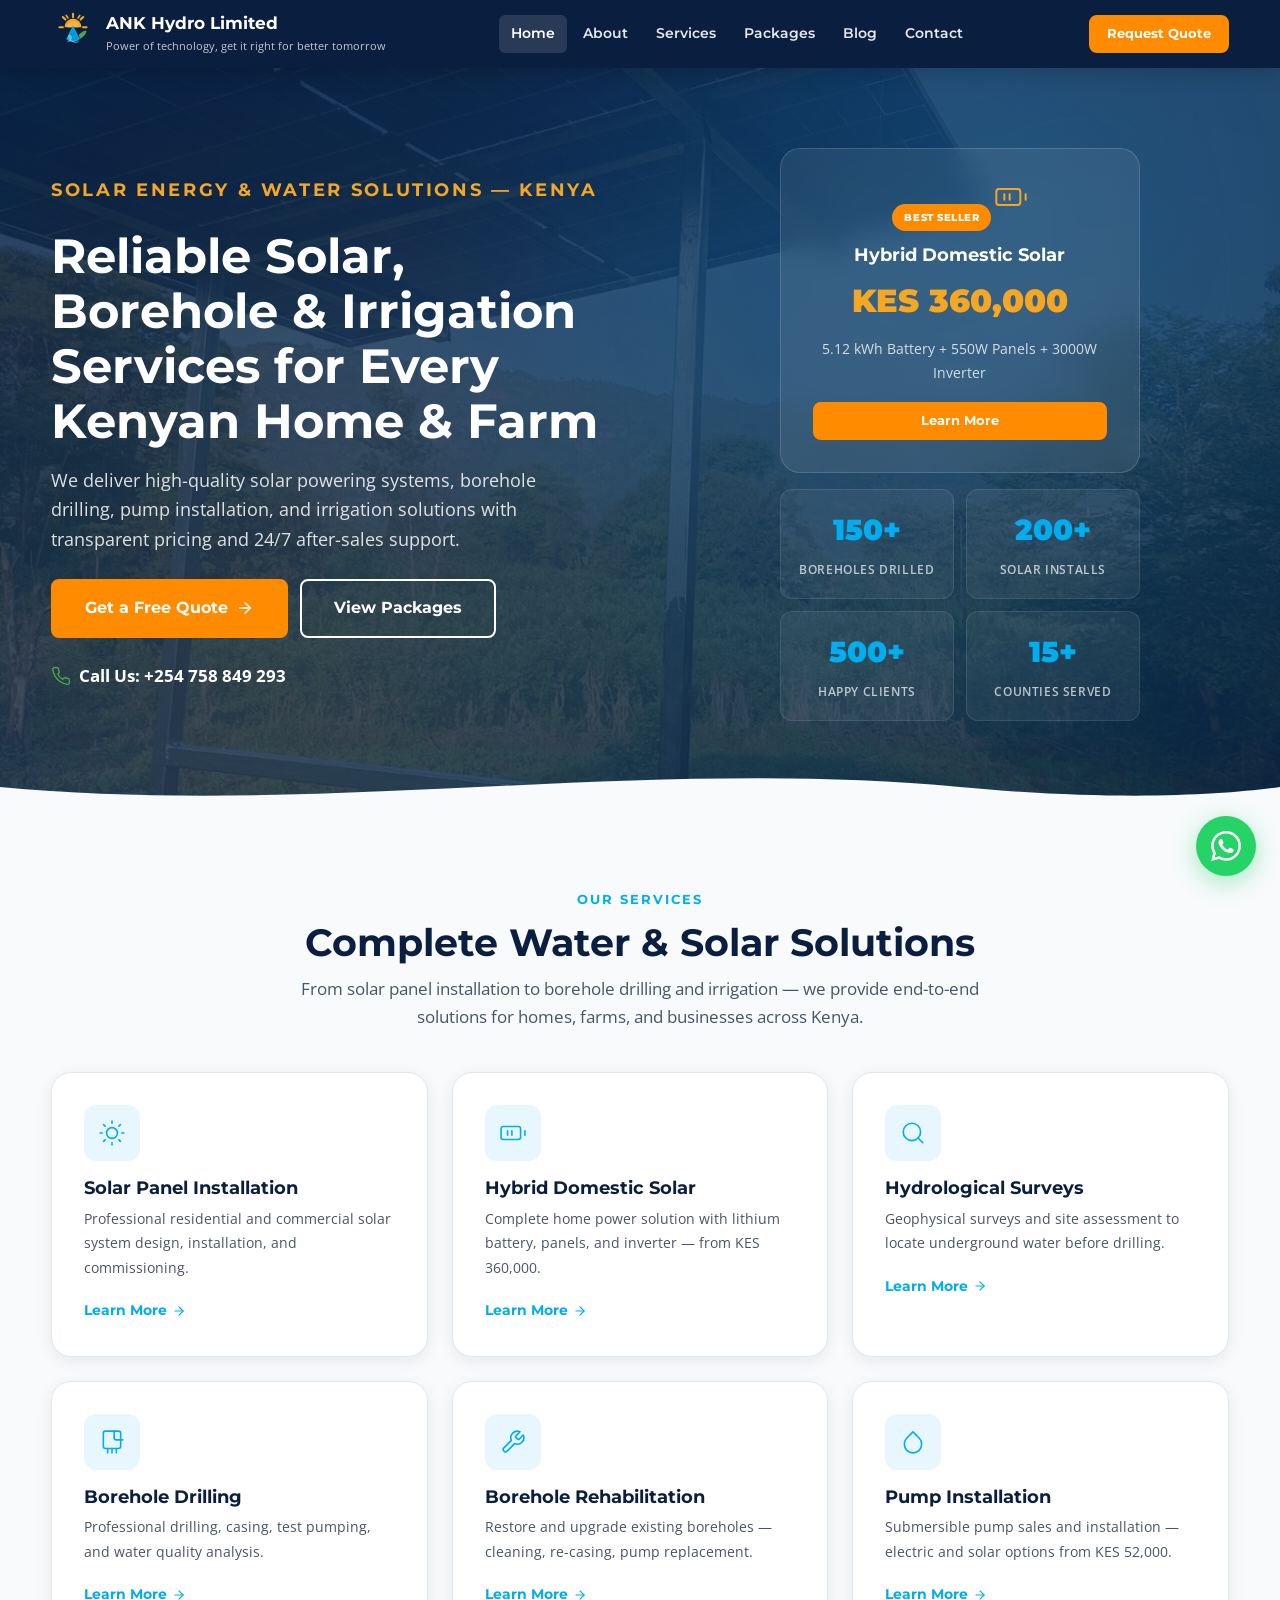
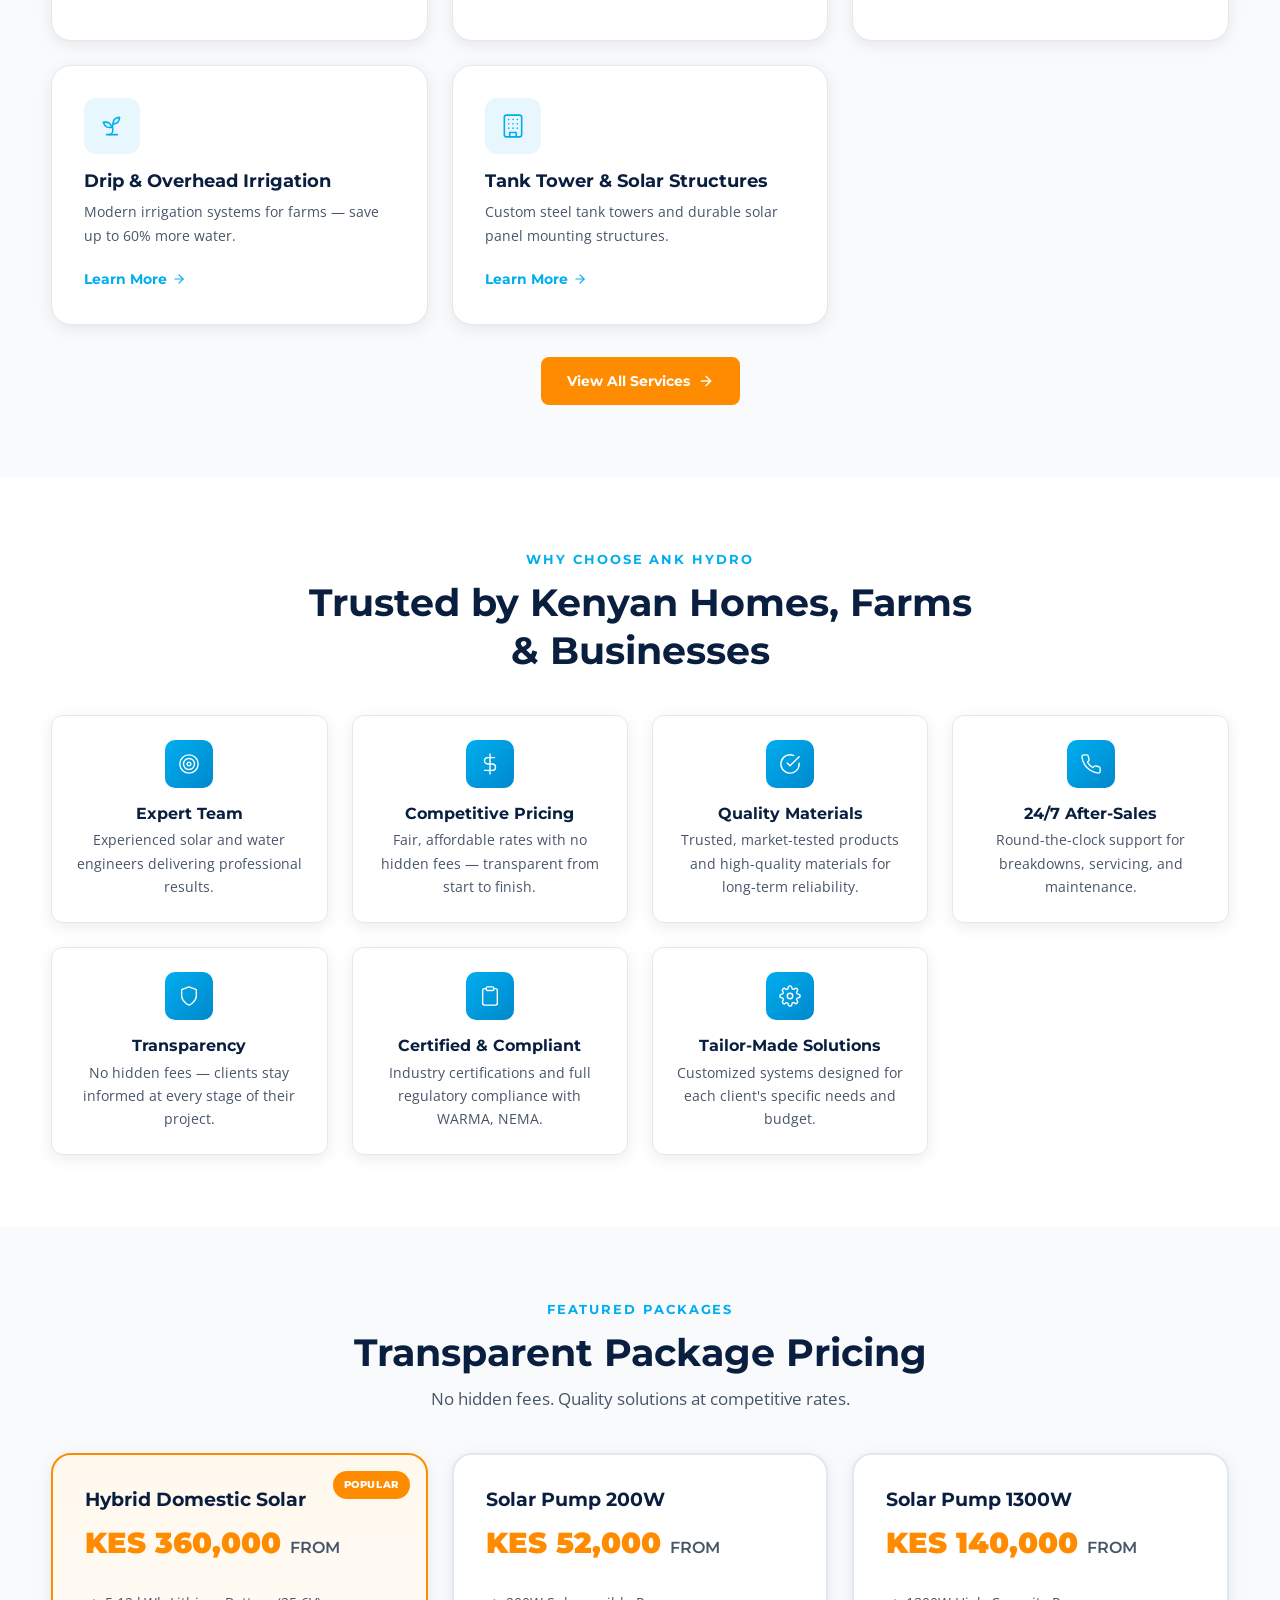
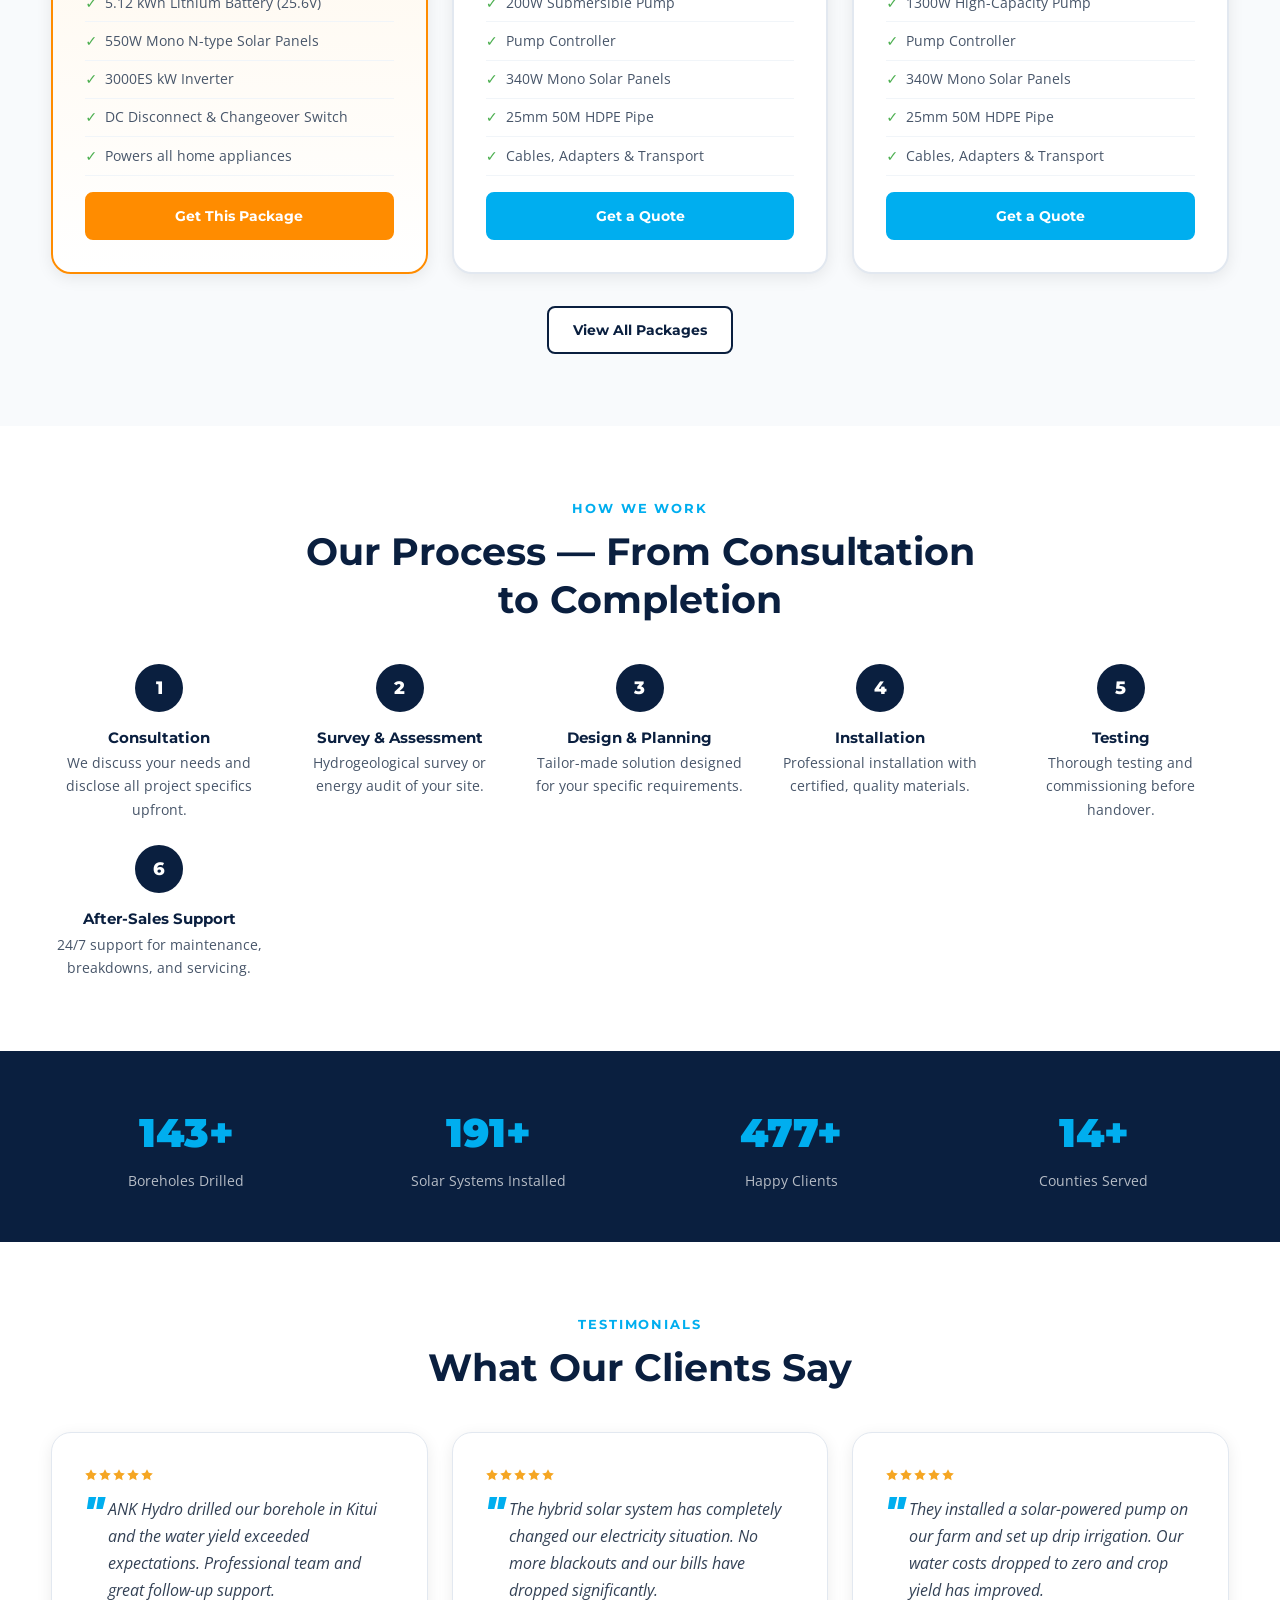
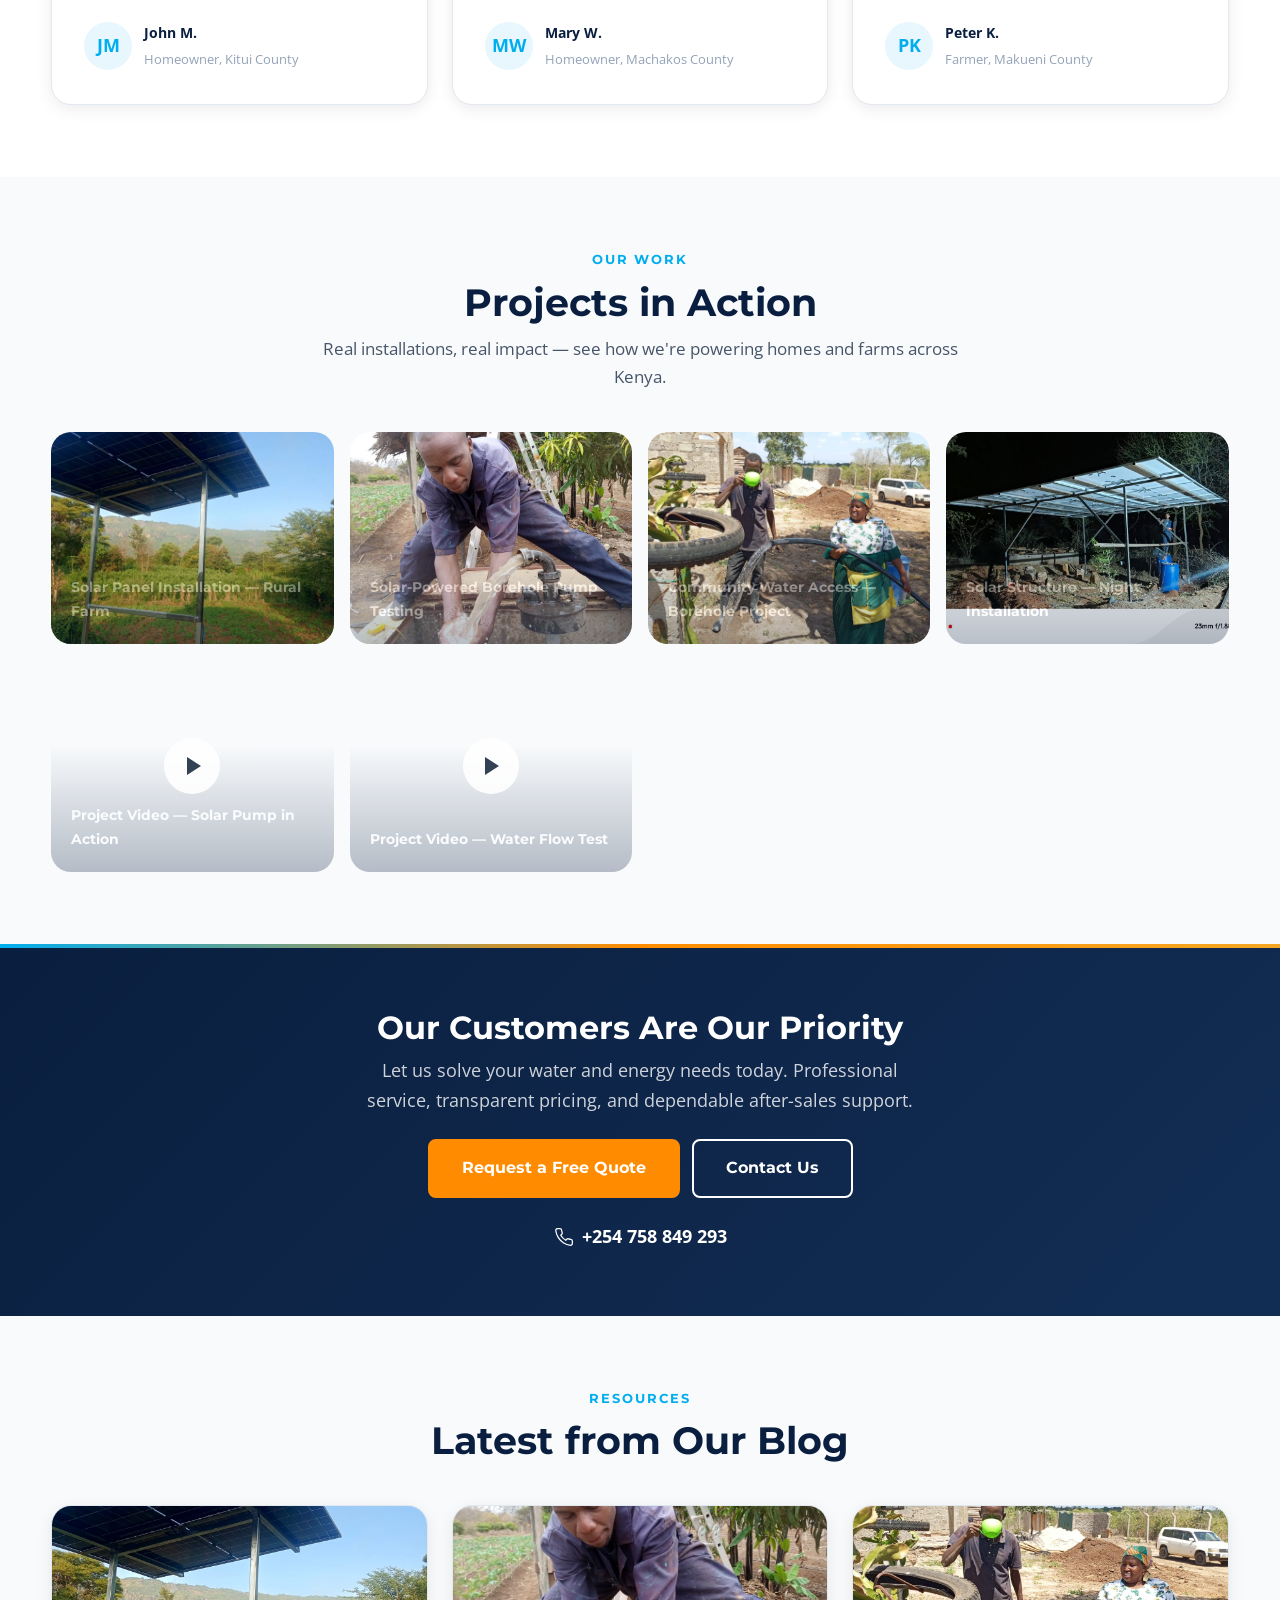
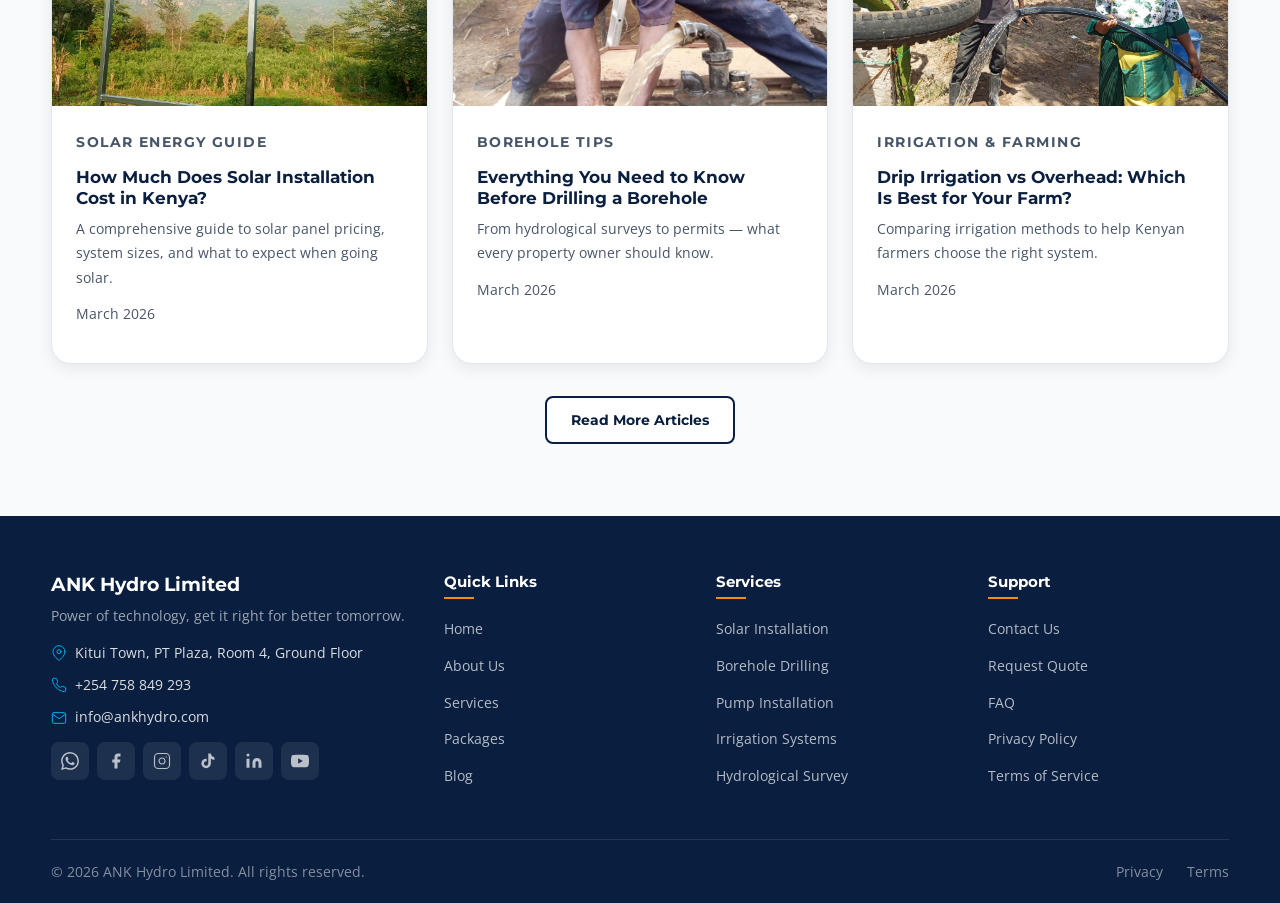
==== index.html @ 2e56fb36 "Update emails to info@ankhydro.com and add contact form email sending - Replace all ankhydroltd@gmai" ====
<!DOCTYPE html>
<html lang="en">
<head>
  <meta charset="UTF-8" />
  <meta name="viewport" content="width=device-width, initial-scale=1.0" />
  <title>ANK Hydro Limited | Solar Energy & Water Solutions in Kenya</title>
  <meta name="description" content="ANK Hydro Limited provides solar panel installation, borehole drilling, pump systems, and irrigation solutions across Kenya. Quality service, transparent pricing, 24/7 support." />
  <meta property="og:title" content="ANK Hydro Limited | Solar & Water Solutions Kenya" />
  <meta property="og:description" content="Professional solar energy, borehole drilling, pump installation, and irrigation services. Serving Kenyan homes, farms, and businesses." />
  <meta property="og:type" content="website" />
  <link rel="stylesheet" href="style.css" />
  <link rel="icon" type="image/svg+xml" href="images/logo-icon.svg">
</head>
<body>
  <!-- SVG Icons -->
  <div style="display:none;" id="svg-icons"></div>
  <script>fetch('icons.svg').then(r=>r.text()).then(t=>{document.getElementById('svg-icons').innerHTML=t;})</script>

  <!-- Header -->
  <header class="site-header">
    <div class="container nav-wrap">
      <a href="index.html" class="brand">
        <div class="logo"><img src="images/logo-icon.svg" alt="ANK Hydro" width="40" height="40"></div>
        <div class="brand-text">
          <h1>ANK Hydro Limited</h1>
          <p>Power of technology, get it right for better tomorrow</p>
        </div>
      </a>
      <nav class="nav-links" id="navLinks">
        <a href="index.html" class="active">Home</a>
        <a href="about.html">About</a>
        <a href="services.html">Services</a>
        <a href="packages.html">Packages</a>
        <a href="blog.html">Blog</a>
        <a href="contact.html">Contact</a>
      </nav>
      <a class="header-phone" href="tel:+254758849293">
        <svg width="16" height="16"><use href="icons.svg#icon-phone"/></svg>
        +254 758 849 293
      </a>
      <a class="btn btn-primary btn-sm nav-cta" href="quote.html">Request Quote</a>
      <button class="menu-toggle" id="menuToggle" aria-label="Toggle navigation">
        <span></span><span></span><span></span>
      </button>
    </div>
  </header>

  <main>
    <!-- Hero -->
    <section class="hero">
      <div class="hero-image-bg"><img src="images/solar-panel-daytime.jpg" alt="Solar panel installation by ANK Hydro" loading="eager"></div>
      <div class="hero-bg-pattern"></div>
      <div class="container hero-inner">
        <div class="hero-content">
          <p class="eyebrow">Solar Energy & Water Solutions — Kenya</p>
          <h1>Reliable Solar, Borehole &amp; Irrigation Services for Every Kenyan Home &amp; Farm</h1>
          <p>We deliver high-quality solar powering systems, borehole drilling, pump installation, and irrigation solutions with transparent pricing and 24/7 after-sales support.</p>
          <div class="hero-actions">
            <a class="btn btn-primary btn-lg" href="quote.html">
              Get a Free Quote
              <svg width="18" height="18"><use href="icons.svg#icon-arrow-right"/></svg>
            </a>
            <a class="btn btn-outline btn-lg" href="packages.html">View Packages</a>
          </div>
          <a class="hero-phone" href="tel:+254758849293">
            <svg width="20" height="20"><use href="icons.svg#icon-phone"/></svg>
            Call Us: +254 758 849 293
          </a>
        </div>
        <div class="hero-visual">
          <div class="hero-card">
            <div class="hero-card-badge">Best Seller</div>
            <svg width="32" height="32" style="color:var(--gold);"><use href="icons.svg#icon-battery"/></svg>
            <h3>Hybrid Domestic Solar</h3>
            <div class="price-tag">KES 360,000</div>
            <p>5.12 kWh Battery + 550W Panels + 3000W Inverter</p>
            <a class="btn btn-primary btn-sm mt-2" href="packages.html" style="width:100%;justify-content:center;">Learn More</a>
          </div>
          <div class="hero-stats">
            <div class="hero-stat">
              <span class="stat-number" data-count="150">0</span>
              <span class="stat-label">Boreholes Drilled</span>
            </div>
            <div class="hero-stat">
              <span class="stat-number" data-count="200">0</span>
              <span class="stat-label">Solar Installs</span>
            </div>
            <div class="hero-stat">
              <span class="stat-number" data-count="500">0</span>
              <span class="stat-label">Happy Clients</span>
            </div>
            <div class="hero-stat">
              <span class="stat-number" data-count="15">0</span>
              <span class="stat-label">Counties Served</span>
            </div>
          </div>
        </div>
      </div>
      <!-- Wave divider -->
      <div class="wave-divider">
        <svg viewBox="0 0 1440 80" preserveAspectRatio="none"><path fill="var(--gray-50)" d="M0,40 C360,80 720,0 1080,40 C1260,60 1380,50 1440,40 L1440,80 L0,80 Z"/></svg>
      </div>
    </section>

    <!-- Services Overview -->
    <section class="section bg-gray">
      <div class="container">
        <div class="section-header centered fade-up">
          <p class="eyebrow">Our Services</p>
          <h2>Complete Water & Solar Solutions</h2>
          <p>From solar panel installation to borehole drilling and irrigation — we provide end-to-end solutions for homes, farms, and businesses across Kenya.</p>
        </div>
        <div class="grid-3 stagger-children">
          <article class="service-card fade-up">
            <div class="service-icon"><svg width="26" height="26"><use href="icons.svg#icon-solar"/></svg></div>
            <h3>Solar Panel Installation</h3>
            <p>Professional residential and commercial solar system design, installation, and commissioning.</p>
            <a class="card-link" href="services.html#solar-installation">Learn More <svg width="14" height="14"><use href="icons.svg#icon-arrow-right"/></svg></a>
          </article>
          <article class="service-card fade-up">
            <div class="service-icon"><svg width="26" height="26"><use href="icons.svg#icon-battery"/></svg></div>
            <h3>Hybrid Domestic Solar</h3>
            <p>Complete home power solution with lithium battery, panels, and inverter — from KES 360,000.</p>
            <a class="card-link" href="services.html#hybrid-solar">Learn More <svg width="14" height="14"><use href="icons.svg#icon-arrow-right"/></svg></a>
          </article>
          <article class="service-card fade-up">
            <div class="service-icon"><svg width="26" height="26"><use href="icons.svg#icon-search"/></svg></div>
            <h3>Hydrological Surveys</h3>
            <p>Geophysical surveys and site assessment to locate underground water before drilling.</p>
            <a class="card-link" href="services.html#hydrological-survey">Learn More <svg width="14" height="14"><use href="icons.svg#icon-arrow-right"/></svg></a>
          </article>
          <article class="service-card fade-up">
            <div class="service-icon"><svg width="26" height="26"><use href="icons.svg#icon-drill"/></svg></div>
            <h3>Borehole Drilling</h3>
            <p>Professional drilling, casing, test pumping, and water quality analysis.</p>
            <a class="card-link" href="services.html#borehole-drilling">Learn More <svg width="14" height="14"><use href="icons.svg#icon-arrow-right"/></svg></a>
          </article>
          <article class="service-card fade-up">
            <div class="service-icon"><svg width="26" height="26"><use href="icons.svg#icon-wrench"/></svg></div>
            <h3>Borehole Rehabilitation</h3>
            <p>Restore and upgrade existing boreholes — cleaning, re-casing, pump replacement.</p>
            <a class="card-link" href="services.html#borehole-rehab">Learn More <svg width="14" height="14"><use href="icons.svg#icon-arrow-right"/></svg></a>
          </article>
          <article class="service-card fade-up">
            <div class="service-icon"><svg width="26" height="26"><use href="icons.svg#icon-droplet"/></svg></div>
            <h3>Pump Installation</h3>
            <p>Submersible pump sales and installation — electric and solar options from KES 52,000.</p>
            <a class="card-link" href="services.html#pump-installation">Learn More <svg width="14" height="14"><use href="icons.svg#icon-arrow-right"/></svg></a>
          </article>
          <article class="service-card fade-up">
            <div class="service-icon"><svg width="26" height="26"><use href="icons.svg#icon-sprout"/></svg></div>
            <h3>Drip & Overhead Irrigation</h3>
            <p>Modern irrigation systems for farms — save up to 60% more water.</p>
            <a class="card-link" href="services.html#irrigation">Learn More <svg width="14" height="14"><use href="icons.svg#icon-arrow-right"/></svg></a>
          </article>
          <article class="service-card fade-up">
            <div class="service-icon"><svg width="26" height="26"><use href="icons.svg#icon-building"/></svg></div>
            <h3>Tank Tower & Solar Structures</h3>
            <p>Custom steel tank towers and durable solar panel mounting structures.</p>
            <a class="card-link" href="services.html#infrastructure">Learn More <svg width="14" height="14"><use href="icons.svg#icon-arrow-right"/></svg></a>
          </article>
        </div>
        <div class="text-center mt-4 fade-up">
          <a class="btn btn-primary" href="services.html">View All Services <svg width="16" height="16"><use href="icons.svg#icon-arrow-right"/></svg></a>
        </div>
      </div>
    </section>

    <!-- Why Choose Us -->
    <section class="section">
      <div class="container">
        <div class="section-header centered fade-up">
          <p class="eyebrow">Why Choose ANK Hydro</p>
          <h2>Trusted by Kenyan Homes, Farms & Businesses</h2>
        </div>
        <div class="grid-4 stagger-children">
          <div class="value-card fade-up">
            <div class="value-icon"><svg width="22" height="22"><use href="icons.svg#icon-target"/></svg></div>
            <h3>Expert Team</h3>
            <p>Experienced solar and water engineers delivering professional results.</p>
          </div>
          <div class="value-card fade-up">
            <div class="value-icon"><svg width="22" height="22"><use href="icons.svg#icon-dollar"/></svg></div>
            <h3>Competitive Pricing</h3>
            <p>Fair, affordable rates with no hidden fees — transparent from start to finish.</p>
          </div>
          <div class="value-card fade-up">
            <div class="value-icon"><svg width="22" height="22"><use href="icons.svg#icon-check"/></svg></div>
            <h3>Quality Materials</h3>
            <p>Trusted, market-tested products and high-quality materials for long-term reliability.</p>
          </div>
          <div class="value-card fade-up">
            <div class="value-icon"><svg width="22" height="22"><use href="icons.svg#icon-phone"/></svg></div>
            <h3>24/7 After-Sales</h3>
            <p>Round-the-clock support for breakdowns, servicing, and maintenance.</p>
          </div>
          <div class="value-card fade-up">
            <div class="value-icon"><svg width="22" height="22"><use href="icons.svg#icon-shield"/></svg></div>
            <h3>Transparency</h3>
            <p>No hidden fees — clients stay informed at every stage of their project.</p>
          </div>
          <div class="value-card fade-up">
            <div class="value-icon"><svg width="22" height="22"><use href="icons.svg#icon-clipboard"/></svg></div>
            <h3>Certified & Compliant</h3>
            <p>Industry certifications and full regulatory compliance with WARMA, NEMA.</p>
          </div>
          <div class="value-card fade-up">
            <div class="value-icon"><svg width="22" height="22"><use href="icons.svg#icon-settings"/></svg></div>
            <h3>Tailor-Made Solutions</h3>
            <p>Customized systems designed for each client's specific needs and budget.</p>
          </div>
        </div>
      </div>
    </section>

    <!-- Featured Packages -->
    <section class="section bg-gray">
      <div class="container">
        <div class="section-header centered fade-up">
          <p class="eyebrow">Featured Packages</p>
          <h2>Transparent Package Pricing</h2>
          <p>No hidden fees. Quality solutions at competitive rates.</p>
        </div>
        <div class="grid-3 stagger-children">
          <article class="package-card featured fade-up">
            <h3>Hybrid Domestic Solar</h3>
            <div class="package-price">KES 360,000 <small>FROM</small></div>
            <ul class="package-specs">
              <li>5.12 kWh Lithium Battery (25.6V)</li>
              <li>550W Mono N-type Solar Panels</li>
              <li>3000ES kW Inverter</li>
              <li>DC Disconnect & Changeover Switch</li>
              <li>Powers all home appliances</li>
            </ul>
            <a class="btn btn-primary" href="quote.html?package=hybrid-solar" style="width:100%;justify-content:center;">Get This Package</a>
          </article>
          <article class="package-card fade-up">
            <h3>Solar Pump 200W</h3>
            <div class="package-price">KES 52,000 <small>FROM</small></div>
            <ul class="package-specs">
              <li>200W Submersible Pump</li>
              <li>Pump Controller</li>
              <li>340W Mono Solar Panels</li>
              <li>25mm 50M HDPE Pipe</li>
              <li>Cables, Adapters & Transport</li>
            </ul>
            <a class="btn btn-cyan" href="quote.html?package=pump-200w" style="width:100%;justify-content:center;">Get a Quote</a>
          </article>
          <article class="package-card fade-up">
            <h3>Solar Pump 1300W</h3>
            <div class="package-price">KES 140,000 <small>FROM</small></div>
            <ul class="package-specs">
              <li>1300W High-Capacity Pump</li>
              <li>Pump Controller</li>
              <li>340W Mono Solar Panels</li>
              <li>25mm 50M HDPE Pipe</li>
              <li>Cables, Adapters & Transport</li>
            </ul>
            <a class="btn btn-cyan" href="quote.html?package=pump-1300w" style="width:100%;justify-content:center;">Get a Quote</a>
          </article>
        </div>
        <div class="text-center mt-4 fade-up">
          <a class="btn btn-secondary" href="packages.html">View All Packages</a>
        </div>
      </div>
    </section>

    <!-- How We Work -->
    <section class="section">
      <div class="container">
        <div class="section-header centered fade-up">
          <p class="eyebrow">How We Work</p>
          <h2>Our Process — From Consultation to Completion</h2>
        </div>
        <div class="process-grid fade-up">
          <div class="process-step"><h3>Consultation</h3><p>We discuss your needs and disclose all project specifics upfront.</p></div>
          <div class="process-step"><h3>Survey & Assessment</h3><p>Hydrogeological survey or energy audit of your site.</p></div>
          <div class="process-step"><h3>Design & Planning</h3><p>Tailor-made solution designed for your specific requirements.</p></div>
          <div class="process-step"><h3>Installation</h3><p>Professional installation with certified, quality materials.</p></div>
          <div class="process-step"><h3>Testing</h3><p>Thorough testing and commissioning before handover.</p></div>
          <div class="process-step"><h3>After-Sales Support</h3><p>24/7 support for maintenance, breakdowns, and servicing.</p></div>
        </div>
      </div>
    </section>

    <!-- Stats -->
    <section class="stats-bar">
      <div class="container">
        <div class="stats-grid">
          <div class="stat-item fade-up"><span class="stat-number" data-count="150">0</span><span class="stat-label">Boreholes Drilled</span></div>
          <div class="stat-item fade-up"><span class="stat-number" data-count="200">0</span><span class="stat-label">Solar Systems Installed</span></div>
          <div class="stat-item fade-up"><span class="stat-number" data-count="500">0</span><span class="stat-label">Happy Clients</span></div>
          <div class="stat-item fade-up"><span class="stat-number" data-count="15">0</span><span class="stat-label">Counties Served</span></div>
        </div>
      </div>
    </section>

    <!-- Testimonials -->
    <section class="section">
      <div class="container">
        <div class="section-header centered fade-up">
          <p class="eyebrow">Testimonials</p>
          <h2>What Our Clients Say</h2>
        </div>
        <div class="grid-3 stagger-children">
          <div class="testimonial-card fade-up">
            <div class="testimonial-stars"><svg width="14" height="14"><use href="icons.svg#icon-star"/></svg><svg width="14" height="14"><use href="icons.svg#icon-star"/></svg><svg width="14" height="14"><use href="icons.svg#icon-star"/></svg><svg width="14" height="14"><use href="icons.svg#icon-star"/></svg><svg width="14" height="14"><use href="icons.svg#icon-star"/></svg></div>
            <p class="testimonial-text">ANK Hydro drilled our borehole in Kitui and the water yield exceeded expectations. Professional team and great follow-up support.</p>
            <div class="testimonial-author">
              <div class="testimonial-avatar">JM</div>
              <div class="testimonial-info"><strong>John M.</strong><span>Homeowner, Kitui County</span></div>
            </div>
          </div>
          <div class="testimonial-card fade-up">
            <div class="testimonial-stars"><svg width="14" height="14"><use href="icons.svg#icon-star"/></svg><svg width="14" height="14"><use href="icons.svg#icon-star"/></svg><svg width="14" height="14"><use href="icons.svg#icon-star"/></svg><svg width="14" height="14"><use href="icons.svg#icon-star"/></svg><svg width="14" height="14"><use href="icons.svg#icon-star"/></svg></div>
            <p class="testimonial-text">The hybrid solar system has completely changed our electricity situation. No more blackouts and our bills have dropped significantly.</p>
            <div class="testimonial-author">
              <div class="testimonial-avatar">MW</div>
              <div class="testimonial-info"><strong>Mary W.</strong><span>Homeowner, Machakos County</span></div>
            </div>
          </div>
          <div class="testimonial-card fade-up">
            <div class="testimonial-stars"><svg width="14" height="14"><use href="icons.svg#icon-star"/></svg><svg width="14" height="14"><use href="icons.svg#icon-star"/></svg><svg width="14" height="14"><use href="icons.svg#icon-star"/></svg><svg width="14" height="14"><use href="icons.svg#icon-star"/></svg><svg width="14" height="14"><use href="icons.svg#icon-star"/></svg></div>
            <p class="testimonial-text">They installed a solar-powered pump on our farm and set up drip irrigation. Our water costs dropped to zero and crop yield has improved.</p>
            <div class="testimonial-author">
              <div class="testimonial-avatar">PK</div>
              <div class="testimonial-info"><strong>Peter K.</strong><span>Farmer, Makueni County</span></div>
            </div>
          </div>
        </div>
      </div>
    </section>

    <!-- Project Gallery -->
    <section class="section bg-gray">
      <div class="container">
        <div class="section-header centered fade-up">
          <p class="eyebrow">Our Work</p>
          <h2>Projects in Action</h2>
          <p>Real installations, real impact — see how we're powering homes and farms across Kenya.</p>
        </div>
        <div class="gallery-grid stagger-children">
          <div class="gallery-item fade-up" onclick="openLightbox(this)">
            <img src="images/solar-panel-daytime.jpg" alt="Solar panel structure on farmland" loading="lazy">
            <div class="gallery-overlay"><p>Solar Panel Installation — Rural Farm</p></div>
          </div>
          <div class="gallery-item fade-up" onclick="openLightbox(this)">
            <img src="images/solar-pump-worker.jpg" alt="Worker testing solar-powered borehole pump" loading="lazy">
            <div class="gallery-overlay"><p>Solar-Powered Borehole Pump Testing</p></div>
          </div>
          <div class="gallery-item fade-up" onclick="openLightbox(this)">
            <img src="images/community-water-access.jpg" alt="Community accessing clean water from borehole" loading="lazy">
            <div class="gallery-overlay"><p>Community Water Access — Borehole Project</p></div>
          </div>
          <div class="gallery-item fade-up" onclick="openLightbox(this)">
            <img src="images/solar-panel-night.jpg" alt="Solar structure installation at night" loading="lazy">
            <div class="gallery-overlay"><p>Solar Structure — Night Installation</p></div>
          </div>
          <div class="gallery-item fade-up" onclick="openLightbox(this)">
            <video src="images/project-video-1.mp4" muted preload="metadata"></video>
            <div class="play-icon"><svg viewBox="0 0 24 24" fill="currentColor"><polygon points="5,3 19,12 5,21"/></svg></div>
            <div class="gallery-overlay"><p>Project Video — Solar Pump in Action</p></div>
          </div>
          <div class="gallery-item fade-up" onclick="openLightbox(this)">
            <video src="images/project-video-2.mp4" muted preload="metadata"></video>
            <div class="play-icon"><svg viewBox="0 0 24 24" fill="currentColor"><polygon points="5,3 19,12 5,21"/></svg></div>
            <div class="gallery-overlay"><p>Project Video — Water Flow Test</p></div>
          </div>
        </div>
      </div>
    </section>

    <!-- CTA Banner -->
    <section class="cta-banner">
      <div class="container">
        <h2>Our Customers Are Our Priority</h2>
        <p>Let us solve your water and energy needs today. Professional service, transparent pricing, and dependable after-sales support.</p>
        <div class="cta-actions">
          <a class="btn btn-primary btn-lg" href="quote.html">Request a Free Quote</a>
          <a class="btn btn-outline btn-lg" href="contact.html">Contact Us</a>
        </div>
        <a class="cta-phone" href="tel:+254758849293">
          <svg width="20" height="20"><use href="icons.svg#icon-phone"/></svg>
          +254 758 849 293
        </a>
      </div>
    </section>

    <!-- Blog Highlights -->
    <section class="section bg-gray">
      <div class="container">
        <div class="section-header centered fade-up">
          <p class="eyebrow">Resources</p>
          <h2>Latest from Our Blog</h2>
        </div>
        <div class="grid-3 stagger-children">
          <article class="blog-card fade-up">
            <div class="blog-thumb" style="padding:0;"><img src="images/solar-panel-daytime.jpg" alt="Solar installation" style="width:100%;height:100%;object-fit:cover;" loading="lazy"></div>
            <div class="blog-body">
              <p class="blog-category">Solar Energy Guide</p>
              <h3>How Much Does Solar Installation Cost in Kenya?</h3>
              <p>A comprehensive guide to solar panel pricing, system sizes, and what to expect when going solar.</p>
              <p class="blog-meta">March 2026</p>
            </div>
          </article>
          <article class="blog-card fade-up">
            <div class="blog-thumb" style="padding:0;"><img src="images/solar-pump-worker.jpg" alt="Borehole drilling" style="width:100%;height:100%;object-fit:cover;" loading="lazy"></div>
            <div class="blog-body">
              <p class="blog-category">Borehole Tips</p>
              <h3>Everything You Need to Know Before Drilling a Borehole</h3>
              <p>From hydrological surveys to permits — what every property owner should know.</p>
              <p class="blog-meta">March 2026</p>
            </div>
          </article>
          <article class="blog-card fade-up">
            <div class="blog-thumb" style="padding:0;"><img src="images/community-water-access.jpg" alt="Irrigation farming" style="width:100%;height:100%;object-fit:cover;" loading="lazy"></div>
            <div class="blog-body">
              <p class="blog-category">Irrigation & Farming</p>
              <h3>Drip Irrigation vs Overhead: Which Is Best for Your Farm?</h3>
              <p>Comparing irrigation methods to help Kenyan farmers choose the right system.</p>
              <p class="blog-meta">March 2026</p>
            </div>
          </article>
        </div>
        <div class="text-center mt-4 fade-up">
          <a class="btn btn-secondary" href="blog.html">Read More Articles</a>
        </div>
      </div>
    </section>
  </main>

  <!-- Footer -->
  <footer class="site-footer">
    <div class="container footer-grid">
      <div class="footer-brand">
        <h3>ANK Hydro Limited</h3>
        <p>Power of technology, get it right for better tomorrow.</p>
        <div class="footer-contact-item">
          <svg width="16" height="16"><use href="icons.svg#icon-map"/></svg>
          <span>Kitui Town, PT Plaza, Room 4, Ground Floor</span>
        </div>
        <div class="footer-contact-item">
          <svg width="16" height="16"><use href="icons.svg#icon-phone"/></svg>
          <a href="tel:+254758849293">+254 758 849 293</a>
        </div>
        <div class="footer-contact-item">
          <svg width="16" height="16"><use href="icons.svg#icon-mail"/></svg>
          <a href="mailto:info@ankhydro.com">info@ankhydro.com</a>
        </div>
        <div class="footer-social">
          <a href="https://wa.me/254758849293" target="_blank" rel="noopener" aria-label="WhatsApp"><svg width="18" height="18"><use href="icons.svg#icon-whatsapp"/></svg></a>
          <a href="#" aria-label="Facebook"><svg width="18" height="18"><use href="icons.svg#icon-facebook"/></svg></a>
          <a href="#" aria-label="Instagram"><svg width="18" height="18"><use href="icons.svg#icon-instagram"/></svg></a>
          <a href="#" aria-label="TikTok"><svg width="18" height="18"><use href="icons.svg#icon-tiktok"/></svg></a>
          <a href="#" aria-label="LinkedIn"><svg width="18" height="18"><use href="icons.svg#icon-linkedin"/></svg></a>
          <a href="#" aria-label="YouTube"><svg width="18" height="18"><use href="icons.svg#icon-youtube"/></svg></a>
        </div>
      </div>
      <div>
        <h4>Quick Links</h4>
        <ul class="footer-links">
          <li><a href="index.html">Home</a></li>
          <li><a href="about.html">About Us</a></li>
          <li><a href="services.html">Services</a></li>
          <li><a href="packages.html">Packages</a></li>
          <li><a href="blog.html">Blog</a></li>
        </ul>
      </div>
      <div>
        <h4>Services</h4>
        <ul class="footer-links">
          <li><a href="services.html#solar-installation">Solar Installation</a></li>
          <li><a href="services.html#borehole-drilling">Borehole Drilling</a></li>
          <li><a href="services.html#pump-installation">Pump Installation</a></li>
          <li><a href="services.html#irrigation">Irrigation Systems</a></li>
          <li><a href="services.html#hydrological-survey">Hydrological Survey</a></li>
        </ul>
      </div>
      <div>
        <h4>Support</h4>
        <ul class="footer-links">
          <li><a href="contact.html">Contact Us</a></li>
          <li><a href="quote.html">Request Quote</a></li>
          <li><a href="faq.html">FAQ</a></li>
          <li><a href="privacy.html">Privacy Policy</a></li>
          <li><a href="terms.html">Terms of Service</a></li>
        </ul>
      </div>
    </div>
    <div class="container footer-bottom">
      <p>&copy; 2026 ANK Hydro Limited. All rights reserved.</p>
      <div class="footer-bottom-links">
        <a href="privacy.html">Privacy</a>
        <a href="terms.html">Terms</a>
      </div>
    </div>
  </footer>

  <!-- WhatsApp Float -->
  <a class="whatsapp-float" href="https://wa.me/254758849293?text=Hi%20ANK%20Hydro%2C%20I%27m%20interested%20in%20your%20services." target="_blank" rel="noopener" aria-label="Chat on WhatsApp">
    <svg viewBox="0 0 24 24" fill="currentColor"><path d="M17.472 14.382c-.297-.149-1.758-.867-2.03-.967-.273-.099-.471-.148-.67.15-.197.297-.767.966-.94 1.164-.173.199-.347.223-.644.075-.297-.15-1.255-.463-2.39-1.475-.883-.788-1.48-1.761-1.653-2.059-.173-.297-.018-.458.13-.606.134-.133.298-.347.446-.52.149-.174.198-.298.298-.497.099-.198.05-.371-.025-.52-.075-.149-.669-1.612-.916-2.207-.242-.579-.487-.5-.669-.51-.173-.008-.371-.01-.57-.01-.198 0-.52.074-.792.372-.272.297-1.04 1.016-1.04 2.479 0 1.462 1.065 2.875 1.213 3.074.149.198 2.096 3.2 5.077 4.487.709.306 1.262.489 1.694.625.712.227 1.36.195 1.871.118.571-.085 1.758-.719 2.006-1.413.248-.694.248-1.289.173-1.413-.074-.124-.272-.198-.57-.347m-5.421 7.403h-.004a9.87 9.87 0 01-5.031-1.378l-.361-.214-3.741.982.998-3.648-.235-.374a9.86 9.86 0 01-1.51-5.26c.001-5.45 4.436-9.884 9.888-9.884 2.64 0 5.122 1.03 6.988 2.898a9.825 9.825 0 012.893 6.994c-.003 5.45-4.437 9.884-9.885 9.884m8.413-18.297A11.815 11.815 0 0012.05 0C5.495 0 .16 5.335.157 11.892c0 2.096.547 4.142 1.588 5.945L.057 24l6.305-1.654a11.882 11.882 0 005.683 1.448h.005c6.554 0 11.89-5.335 11.893-11.893a11.821 11.821 0 00-3.48-8.413z"/></svg>
  </a>
  <div class="whatsapp-tooltip">Chat with us on WhatsApp</div>

  <!-- Back to Top -->
  <button class="back-to-top" id="backToTop" aria-label="Back to top">
    <svg width="20" height="20"><use href="icons.svg#icon-chevron-up"/></svg>
  </button>

  <!-- Lightbox -->
  <div class="lightbox" id="lightbox" onclick="closeLightbox(event)">
    <button class="lightbox-close" onclick="closeLightbox()">&times;</button>
    <div id="lightbox-content"></div>
  </div>

  <script src="main.js"></script>
  <script src="site-data.js"></script>
  <script>
  function openLightbox(el) {
    const lb = document.getElementById('lightbox');
    const content = document.getElementById('lightbox-content');
    const video = el.querySelector('video');
    const img = el.querySelector('img');
    if (video) {
      content.innerHTML = '<video src="' + video.src + '" controls autoplay style="max-width:90vw;max-height:85vh;border-radius:12px;"></video>';
    } else if (img) {
      content.innerHTML = '<img src="' + img.src + '" alt="' + img.alt + '">';
    }
    lb.classList.add('active');
    document.body.style.overflow = 'hidden';
  }
  function closeLightbox(e) {
    if (e && e.target !== e.currentTarget && !e.target.classList.contains('lightbox-close')) return;
    const lb = document.getElementById('lightbox');
    lb.classList.remove('active');
    const vid = lb.querySelector('video');
    if (vid) vid.pause();
    document.body.style.overflow = '';
  }
  </script>
</body>
</html>
---- style.css ----
/* ===== ANK HYDRO LIMITED — Master Stylesheet ===== */
/* Brand: Navy #0A1F3F | Cyan #00AEEF | Orange #FF8C00 | Gold #F5A623 | Green #4CAF50 */

@import url('https://fonts.googleapis.com/css2?family=Montserrat:wght@400;600;700;800;900&family=Open+Sans:wght@400;500;600;700&display=swap');

/* ---------- Reset & Base ---------- */
*, *::before, *::after { box-sizing: border-box; margin: 0; padding: 0; }

:root {
  --navy: #0A1F3F;
  --navy-light: #122D54;
  --cyan: #00AEEF;
  --cyan-light: #E8F7FE;
  --orange: #FF8C00;
  --orange-hover: #FFB347;
  --gold: #F5A623;
  --green: #4CAF50;
  --white: #FFFFFF;
  --gray-50: #F8FAFC;
  --gray-100: #F1F5F9;
  --gray-200: #E2E8F0;
  --gray-300: #CBD5E1;
  --gray-400: #94A3B8;
  --gray-600: #475569;
  --gray-700: #334155;
  --gray-800: #1E293B;
  --shadow-sm: 0 1px 3px rgba(0,0,0,.08);
  --shadow: 0 4px 16px rgba(0,0,0,.08);
  --shadow-lg: 0 12px 40px rgba(0,0,0,.12);
  --shadow-xl: 0 20px 60px rgba(0,0,0,.15);
  --radius: 12px;
  --radius-lg: 20px;
  --transition: .3s cubic-bezier(.4,0,.2,1);
}

html { scroll-behavior: smooth; }

body {
  font-family: 'Open Sans', system-ui, -apple-system, sans-serif;
  background: var(--white);
  color: var(--gray-700);
  line-height: 1.7;
  font-size: 16px;
  overflow-x: hidden;
}

h1, h2, h3, h4, h5, h6 {
  font-family: 'Montserrat', system-ui, sans-serif;
  color: var(--navy);
  line-height: 1.25;
  font-weight: 700;
}

a { color: var(--cyan); text-decoration: none; transition: var(--transition); }
a:hover { color: var(--orange); }
img { max-width: 100%; height: auto; display: block; }
img[loading="lazy"] {
  opacity: 0;
  transition: opacity .5s ease;
}
img[loading="lazy"].loaded {
  opacity: 1;
}
ul { list-style: none; }

.container { width: min(1200px, 92%); margin: 0 auto; }

/* ---------- Utility ---------- */
.text-center { text-align: center; }
.text-white { color: var(--white); }
.text-cyan { color: var(--cyan); }
.text-orange { color: var(--orange); }
.text-navy { color: var(--navy); }
.bg-navy { background: var(--navy); }
.bg-gray { background: var(--gray-50); }
.mt-1 { margin-top: .5rem; }
.mt-2 { margin-top: 1rem; }
.mt-3 { margin-top: 1.5rem; }
.mt-4 { margin-top: 2rem; }
.mb-2 { margin-bottom: 1rem; }
.mb-3 { margin-bottom: 1.5rem; }
.gap-1 { gap: .5rem; }
.gap-2 { gap: 1rem; }

/* ---------- Buttons ---------- */
.btn {
  display: inline-flex;
  align-items: center;
  gap: .5rem;
  padding: .75rem 1.5rem;
  border-radius: 8px;
  font-family: 'Montserrat', sans-serif;
  font-weight: 700;
  font-size: .9rem;
  border: 2px solid transparent;
  cursor: pointer;
  transition: var(--transition);
  text-align: center;
  line-height: 1.4;
}

.btn-primary {
  background: var(--orange);
  color: var(--white);
  border-color: var(--orange);
}
.btn-primary:hover {
  background: var(--orange-hover);
  border-color: var(--orange-hover);
  color: var(--white);
  transform: translateY(-2px);
  box-shadow: 0 8px 25px rgba(255,140,0,.35);
}

.btn-secondary {
  background: var(--white);
  color: var(--navy);
  border-color: var(--navy);
}
.btn-secondary:hover {
  background: var(--navy);
  color: var(--white);
  transform: translateY(-2px);
}

.btn-outline {
  background: transparent;
  color: var(--white);
  border-color: var(--white);
}
.btn-outline:hover {
  background: var(--white);
  color: var(--navy);
  transform: translateY(-2px);
}

.btn-cyan {
  background: var(--cyan);
  color: var(--white);
  border-color: var(--cyan);
}
.btn-cyan:hover {
  background: #009AD6;
  border-color: #009AD6;
  color: var(--white);
  transform: translateY(-2px);
}

.btn-lg { padding: 1rem 2rem; font-size: 1rem; }
.btn-sm { padding: .5rem 1rem; font-size: .8rem; }

/* ---------- Eyebrow / Label ---------- */
.eyebrow {
  color: var(--cyan);
  font-family: 'Montserrat', sans-serif;
  font-weight: 700;
  font-size: .8rem;
  letter-spacing: .15em;
  text-transform: uppercase;
  margin-bottom: .5rem;
}

.section-header {
  max-width: 680px;
  margin-bottom: 2.5rem;
}
.section-header.centered {
  text-align: center;
  margin-left: auto;
  margin-right: auto;
}
.section-header h2 {
  font-size: clamp(1.6rem, 4vw, 2.4rem);
  margin-bottom: .5rem;
}
.section-header p:not(.eyebrow) {
  color: var(--gray-600);
  font-size: 1.05rem;
}

/* ---------- Header / Navigation ---------- */
.site-header {
  background: var(--navy);
  position: sticky;
  top: 0;
  z-index: 100;
  box-shadow: 0 4px 20px rgba(0,0,0,.2);
}

.nav-wrap {
  display: flex;
  align-items: center;
  justify-content: space-between;
  gap: 1rem;
  padding: .75rem 0;
}

.brand {
  display: flex;
  align-items: center;
  gap: .65rem;
  flex-shrink: 0;
}

.logo {
  width: 44px;
  height: 44px;
  border-radius: 10px;
  display: grid;
  place-items: center;
  flex-shrink: 0;
  overflow: hidden;
}
.logo img {
  width: 100%;
  height: 100%;
  object-fit: contain;
}

.brand-text h1 {
  font-size: 1.05rem;
  color: var(--white);
  margin-bottom: .1rem;
  white-space: nowrap;
}
.brand-text p {
  font-size: .7rem;
  color: rgba(255,255,255,.75);
  white-space: nowrap;
}

/* Desktop nav */
.nav-links {
  display: flex;
  align-items: center;
  gap: .25rem;
}
.nav-links a {
  color: rgba(255,255,255,.9);
  font-family: 'Montserrat', sans-serif;
  font-size: .85rem;
  font-weight: 600;
  padding: .45rem .75rem;
  border-radius: 6px;
  transition: var(--transition);
}
.nav-links a:hover,
.nav-links a.active {
  background: rgba(255,255,255,.12);
  color: var(--white);
}

.nav-cta {
  flex-shrink: 0;
}

/* Mobile menu toggle */
.menu-toggle {
  display: none;
  background: none;
  border: none;
  cursor: pointer;
  padding: .5rem;
}
.menu-toggle span {
  display: block;
  width: 24px;
  height: 2.5px;
  background: var(--white);
  border-radius: 2px;
  transition: var(--transition);
  margin: 5px 0;
}
.menu-toggle.active span:nth-child(1) { transform: rotate(45deg) translate(5px, 5px); }
.menu-toggle.active span:nth-child(2) { opacity: 0; }
.menu-toggle.active span:nth-child(3) { transform: rotate(-45deg) translate(5px, -5px); }

/* Phone badge in header */
.header-phone {
  display: none;
  align-items: center;
  gap: .4rem;
  color: var(--white);
  font-weight: 600;
  font-size: .85rem;
}
.header-phone svg { flex-shrink: 0; }

/* ---------- Wave Divider ---------- */
.wave-divider {
  position: absolute;
  bottom: 0;
  left: 0;
  width: 100%;
  line-height: 0;
  z-index: 2;
}
.wave-divider svg {
  width: 100%;
  height: 60px;
  display: block;
}

/* ---------- Hero Section ---------- */
.hero {
  background: linear-gradient(135deg, var(--navy) 0%, var(--navy-light) 40%, #0D2A4A 100%);
  position: relative;
  overflow: hidden;
  padding: 5rem 0 6rem;
}
.hero-bg-pattern {
  position: absolute;
  inset: 0;
  background-image:
    radial-gradient(circle at 80% 20%, rgba(0,174,239,.12) 0%, transparent 50%),
    radial-gradient(circle at 20% 80%, rgba(255,140,0,.08) 0%, transparent 50%),
    radial-gradient(circle at 50% 50%, rgba(0,174,239,.04) 0%, transparent 80%);
  /* subtle grid dots */
  background-size: cover, cover, cover;
}
.hero-bg-pattern::after {
  content: '';
  position: absolute;
  top: 0;
  left: -100%;
  width: 200%;
  height: 100%;
  background: linear-gradient(90deg, transparent, rgba(0,174,239,.03), transparent);
  animation: heroShimmer 8s ease-in-out infinite;
}
@keyframes heroShimmer {
  0%, 100% { transform: translateX(0); }
  50% { transform: translateX(25%); }
}
.hero::before {
  content: '';
  position: absolute;
  top: -200px;
  right: -100px;
  width: 500px;
  height: 500px;
  border: 1px solid rgba(0,174,239,.08);
  border-radius: 50%;
}
.hero::after {
  content: '';
  position: absolute;
  top: 50px;
  right: 50px;
  width: 300px;
  height: 300px;
  border: 1px solid rgba(0,174,239,.06);
  border-radius: 50%;
}

.hero-inner {
  display: grid;
  grid-template-columns: 1.1fr 1fr;
  gap: 3rem;
  align-items: center;
  position: relative;
  z-index: 1;
}

.hero-content { color: var(--white); }
.hero-content .eyebrow { color: var(--gold); }
.hero-content h1 {
  font-size: clamp(2rem, 5vw, 3rem);
  color: var(--white);
  margin-bottom: 1rem;
  line-height: 1.15;
}
.hero-content > p {
  font-size: 1.1rem;
  color: rgba(255,255,255,.85);
  max-width: 52ch;
  margin-bottom: 1.5rem;
}

.hero-actions {
  display: flex;
  gap: .75rem;
  flex-wrap: wrap;
  margin-bottom: 1.5rem;
}

.hero-phone {
  display: inline-flex;
  align-items: center;
  gap: .5rem;
  color: var(--white);
  font-weight: 700;
  font-size: 1.05rem;
}
.hero-phone svg { color: var(--green); }

.hero-visual {
  display: flex;
  flex-direction: column;
  gap: 1rem;
  align-items: center;
}

.hero-card {
  background: rgba(255,255,255,.08);
  backdrop-filter: blur(12px);
  border: 1px solid rgba(255,255,255,.15);
  border-radius: var(--radius-lg);
  padding: 2rem;
  text-align: center;
  color: var(--white);
  max-width: 360px;
  width: 100%;
}
.hero-card-badge {
  display: inline-block;
  background: var(--orange);
  color: var(--white);
  font-family: 'Montserrat', sans-serif;
  font-size: .65rem;
  font-weight: 800;
  padding: .3rem .75rem;
  border-radius: 20px;
  letter-spacing: .05em;
  text-transform: uppercase;
  margin-bottom: .75rem;
}
.hero-card svg {
  margin-bottom: .5rem;
}
.hero-card .price-tag {
  font-family: 'Montserrat', sans-serif;
  font-size: 2rem;
  font-weight: 900;
  color: var(--gold);
  margin: .5rem 0;
}
.hero-card h3 {
  color: var(--white);
  font-size: 1.15rem;
  margin-bottom: .5rem;
}
.hero-card p { color: rgba(255,255,255,.8); font-size: .9rem; }

.hero-stats {
  display: grid;
  grid-template-columns: repeat(2, 1fr);
  gap: .75rem;
  width: 100%;
  max-width: 360px;
}
.hero-stat {
  background: rgba(255,255,255,.06);
  border: 1px solid rgba(255,255,255,.1);
  border-radius: var(--radius);
  padding: 1rem;
  text-align: center;
  color: var(--white);
}
.hero-stat .stat-number {
  font-family: 'Montserrat', sans-serif;
  font-size: 1.8rem;
  font-weight: 900;
  color: var(--cyan);
  display: block;
}
.hero-stat .stat-label {
  font-size: .75rem;
  color: rgba(255,255,255,.7);
  font-weight: 600;
  text-transform: uppercase;
  letter-spacing: .05em;
}

/* ---------- Page Hero (inner pages) ---------- */
.page-hero {
  background: linear-gradient(135deg, var(--navy) 0%, var(--navy-light) 100%);
  padding: 4rem 0 3rem;
  position: relative;
  overflow: hidden;
}
.page-hero::before {
  content: '';
  position: absolute;
  top: -50%;
  right: -20%;
  width: 500px;
  height: 500px;
  background: radial-gradient(circle, rgba(0,174,239,.12) 0%, transparent 70%);
  border-radius: 50%;
}
.page-hero .container { position: relative; z-index: 1; }
.page-hero .eyebrow { color: var(--gold); }
.page-hero h1 {
  color: var(--white);
  font-size: clamp(1.8rem, 4vw, 2.5rem);
  margin-bottom: .5rem;
}
.page-hero p {
  color: rgba(255,255,255,.8);
  font-size: 1.1rem;
  max-width: 60ch;
}
.page-hero .breadcrumb {
  margin-top: 1rem;
  font-size: .85rem;
}
.page-hero .breadcrumb a { color: rgba(255,255,255,.6); }
.page-hero .breadcrumb a:hover { color: var(--white); }
.page-hero .breadcrumb span { color: rgba(255,255,255,.4); margin: 0 .5rem; }

/* ---------- Sections ---------- */
.section {
  padding: 4.5rem 0;
}
.section-sm {
  padding: 3rem 0;
}

/* ---------- Grids ---------- */
.grid-2 { display: grid; grid-template-columns: repeat(auto-fit, minmax(280px, 1fr)); gap: 1.5rem; }
.grid-3 { display: grid; grid-template-columns: repeat(auto-fit, minmax(280px, 1fr)); gap: 1.5rem; }
.grid-4 { display: grid; grid-template-columns: repeat(auto-fit, minmax(240px, 1fr)); gap: 1.5rem; }

/* ---------- Cards ---------- */
.card {
  background: var(--white);
  border-radius: var(--radius);
  padding: 1.75rem;
  box-shadow: var(--shadow);
  transition: var(--transition);
  border: 1px solid var(--gray-200);
}
.card:hover {
  transform: translateY(-4px);
  box-shadow: var(--shadow-lg);
}
.card h3 {
  font-size: 1.1rem;
  margin-bottom: .5rem;
}
.card p {
  color: var(--gray-600);
  font-size: .95rem;
}

/* Service Card with icon */
.service-card {
  background: var(--white);
  border-radius: var(--radius-lg);
  padding: 2rem;
  box-shadow: var(--shadow);
  transition: var(--transition);
  border: 1px solid var(--gray-200);
  position: relative;
  overflow: hidden;
}
.service-card::before {
  content: '';
  position: absolute;
  top: 0;
  left: 0;
  right: 0;
  height: 4px;
  background: linear-gradient(90deg, var(--cyan), var(--orange));
  opacity: 0;
  transition: var(--transition);
}
.service-card:hover {
  transform: translateY(-6px);
  box-shadow: var(--shadow-xl);
  border-color: var(--cyan);
}
.service-card:hover::before { opacity: 1; }

.service-icon {
  width: 56px;
  height: 56px;
  background: var(--cyan-light);
  border-radius: 12px;
  display: grid;
  place-items: center;
  margin-bottom: 1rem;
  color: var(--cyan);
  font-size: 1.5rem;
  transition: var(--transition);
}
.service-card:hover .service-icon {
  background: var(--cyan);
  color: var(--white);
}

.service-card h3 { font-size: 1.1rem; margin-bottom: .5rem; }
.service-card p { color: var(--gray-600); font-size: .9rem; margin-bottom: 1rem; }
.service-card .card-link {
  font-family: 'Montserrat', sans-serif;
  font-weight: 700;
  font-size: .85rem;
  color: var(--cyan);
  display: inline-flex;
  align-items: center;
  gap: .3rem;
}
.service-card .card-link:hover { color: var(--orange); gap: .6rem; }

/* Value Proposition Cards */
.value-card {
  background: var(--white);
  border-radius: var(--radius);
  padding: 1.5rem;
  text-align: center;
  box-shadow: var(--shadow);
  border: 1px solid var(--gray-200);
  transition: var(--transition);
}
.value-card:hover {
  transform: translateY(-3px);
  box-shadow: var(--shadow-lg);
  border-color: var(--cyan);
}
.value-icon {
  width: 48px;
  height: 48px;
  background: linear-gradient(135deg, var(--cyan), #0088CC);
  border-radius: 10px;
  display: grid;
  place-items: center;
  color: var(--white);
  font-size: 1.3rem;
  margin: 0 auto 1rem;
}
.value-card h3 { font-size: 1rem; margin-bottom: .3rem; }
.value-card p { font-size: .85rem; color: var(--gray-600); }

/* Package Cards */
.package-card {
  background: var(--white);
  border-radius: var(--radius-lg);
  padding: 2rem;
  box-shadow: var(--shadow);
  border: 2px solid var(--gray-200);
  transition: var(--transition);
  position: relative;
}
.package-card:hover {
  border-color: var(--orange);
  transform: translateY(-4px);
  box-shadow: var(--shadow-xl);
}
.package-card.featured {
  border-color: var(--orange);
  background: linear-gradient(to bottom, #FFF8ED, var(--white));
}
.package-card.featured::before {
  content: 'POPULAR';
  position: absolute;
  top: 1rem;
  right: 1rem;
  background: var(--orange);
  color: var(--white);
  font-family: 'Montserrat', sans-serif;
  font-size: .65rem;
  font-weight: 800;
  padding: .3rem .7rem;
  border-radius: 20px;
  letter-spacing: .05em;
}
.package-card h3 { font-size: 1.2rem; margin-bottom: .5rem; }
.package-price {
  font-family: 'Montserrat', sans-serif;
  font-size: 1.8rem;
  font-weight: 900;
  color: var(--orange);
  margin: .5rem 0;
}
.package-price small {
  font-size: .55em;
  font-weight: 600;
  color: var(--gray-600);
}
.package-specs {
  list-style: none;
  margin: 1rem 0;
  padding: 0;
}
.package-specs li {
  padding: .4rem 0;
  font-size: .9rem;
  color: var(--gray-600);
  border-bottom: 1px solid var(--gray-100);
  display: flex;
  align-items: center;
  gap: .5rem;
}
.package-specs li::before {
  content: '✓';
  color: var(--green);
  font-weight: 700;
  flex-shrink: 0;
}

/* ---------- Process / Steps ---------- */
.process-grid {
  display: grid;
  grid-template-columns: repeat(auto-fit, minmax(200px, 1fr));
  gap: 1.5rem;
  counter-reset: step;
}
.process-step {
  text-align: center;
  position: relative;
  counter-increment: step;
}
.process-step::before {
  content: counter(step);
  display: flex;
  width: 48px;
  height: 48px;
  background: var(--navy);
  color: var(--white);
  font-family: 'Montserrat', sans-serif;
  font-weight: 800;
  font-size: 1.1rem;
  border-radius: 50%;
  align-items: center;
  justify-content: center;
  margin: 0 auto 1rem;
}
.process-step h3 { font-size: .95rem; margin-bottom: .3rem; }
.process-step p { font-size: .85rem; color: var(--gray-600); }

/* ---------- Stats / Counters ---------- */
.stats-bar {
  background: var(--navy);
  padding: 3rem 0;
}
.stats-grid {
  display: grid;
  grid-template-columns: repeat(auto-fit, minmax(180px, 1fr));
  gap: 2rem;
  text-align: center;
  color: var(--white);
}
.stat-item .stat-number {
  font-family: 'Montserrat', sans-serif;
  font-size: 2.5rem;
  font-weight: 900;
  color: var(--cyan);
  display: block;
}
.stat-item .stat-label {
  font-size: .9rem;
  color: rgba(255,255,255,.7);
  margin-top: .25rem;
}

/* ---------- Testimonials ---------- */
.testimonial-card {
  background: var(--white);
  border-radius: var(--radius-lg);
  padding: 2rem;
  box-shadow: var(--shadow);
  border: 1px solid var(--gray-200);
}
.testimonial-text {
  font-style: italic;
  color: var(--gray-700);
  font-size: 1rem;
  line-height: 1.7;
  margin-bottom: 1rem;
  position: relative;
  padding-left: 1.5rem;
}
.testimonial-text::before {
  content: '"';
  position: absolute;
  left: 0;
  top: -.3rem;
  font-family: 'Montserrat', sans-serif;
  font-size: 2.5rem;
  font-weight: 900;
  color: var(--cyan);
  line-height: 1;
}
.testimonial-author {
  display: flex;
  align-items: center;
  gap: .75rem;
}
.testimonial-avatar {
  width: 48px;
  height: 48px;
  border-radius: 50%;
  background: var(--cyan-light);
  display: grid;
  place-items: center;
  color: var(--cyan);
  font-weight: 700;
  font-size: 1.1rem;
  flex-shrink: 0;
}
.testimonial-info strong { display: block; font-size: .9rem; color: var(--navy); }
.testimonial-info span { font-size: .8rem; color: var(--gray-400); }
.testimonial-stars { color: var(--gold); font-size: .85rem; margin-bottom: .5rem; }

/* ---------- CTA Banner ---------- */
.cta-banner {
  background: linear-gradient(135deg, var(--navy), var(--navy-light));
  padding: 4rem 0;
  text-align: center;
  position: relative;
  overflow: hidden;
}
.cta-banner::before {
  content: '';
  position: absolute;
  top: 0;
  left: 0;
  right: 0;
  height: 4px;
  background: linear-gradient(90deg, var(--cyan), var(--orange), var(--gold));
}
.cta-banner h2 {
  color: var(--white);
  font-size: clamp(1.4rem, 3vw, 2rem);
  margin-bottom: .5rem;
}
.cta-banner p {
  color: rgba(255,255,255,.8);
  font-size: 1.1rem;
  margin-bottom: 1.5rem;
  max-width: 55ch;
  margin-left: auto;
  margin-right: auto;
}
.cta-banner .cta-actions {
  display: flex;
  justify-content: center;
  gap: .75rem;
  flex-wrap: wrap;
}
.cta-phone {
  display: flex;
  align-items: center;
  justify-content: center;
  gap: .5rem;
  color: var(--white);
  font-weight: 700;
  font-size: 1.1rem;
  margin-top: 1.5rem;
}

/* ---------- FAQ Accordion ---------- */
.faq-item {
  background: var(--white);
  border: 1px solid var(--gray-200);
  border-radius: var(--radius);
  margin-bottom: .75rem;
  overflow: hidden;
  transition: var(--transition);
}
.faq-item:hover { border-color: var(--cyan); }
.faq-question {
  width: 100%;
  background: none;
  border: none;
  padding: 1.25rem 1.5rem;
  text-align: left;
  font-family: 'Montserrat', sans-serif;
  font-size: 1rem;
  font-weight: 600;
  color: var(--navy);
  cursor: pointer;
  display: flex;
  justify-content: space-between;
  align-items: center;
  gap: 1rem;
}
.faq-question:hover { color: var(--cyan); }
.faq-icon {
  font-size: 1.5rem;
  font-weight: 300;
  transition: var(--transition);
  flex-shrink: 0;
  color: var(--cyan);
}
.faq-item.active .faq-icon { transform: rotate(45deg); }
.faq-answer {
  max-height: 0;
  overflow: hidden;
  transition: max-height .4s ease;
}
.faq-answer-inner {
  padding: 0 1.5rem 1.25rem;
  color: var(--gray-600);
  line-height: 1.8;
}

/* ---------- Forms ---------- */
.form-group {
  margin-bottom: 1.25rem;
}
.form-group label {
  display: block;
  font-family: 'Montserrat', sans-serif;
  font-weight: 600;
  font-size: .9rem;
  color: var(--navy);
  margin-bottom: .4rem;
}
.form-group input,
.form-group textarea,
.form-group select {
  width: 100%;
  border: 2px solid var(--gray-200);
  border-radius: 8px;
  padding: .75rem 1rem;
  font-size: .95rem;
  font-family: 'Open Sans', sans-serif;
  transition: var(--transition);
  background: var(--white);
  color: var(--gray-700);
}
.form-group input:focus,
.form-group textarea:focus,
.form-group select:focus {
  outline: none;
  border-color: var(--cyan);
  box-shadow: 0 0 0 4px rgba(0,174,239,.12);
}
.form-group textarea { resize: vertical; min-height: 120px; }
.form-grid {
  display: grid;
  grid-template-columns: repeat(auto-fit, minmax(250px, 1fr));
  gap: 1rem;
}

/* ---------- Blog Cards ---------- */
.blog-card {
  background: var(--white);
  border-radius: var(--radius-lg);
  overflow: hidden;
  box-shadow: var(--shadow);
  border: 1px solid var(--gray-200);
  transition: var(--transition);
}
.blog-card:hover {
  transform: translateY(-4px);
  box-shadow: var(--shadow-lg);
}
.blog-thumb {
  height: 200px;
  background: linear-gradient(135deg, var(--cyan-light), var(--gray-100));
  display: flex;
  align-items: center;
  justify-content: center;
  color: var(--cyan);
  font-size: 2.5rem;
}
.blog-body {
  padding: 1.5rem;
}
.blog-category {
  font-family: 'Montserrat', sans-serif;
  font-size: .7rem;
  font-weight: 700;
  text-transform: uppercase;
  letter-spacing: .1em;
  color: var(--cyan);
  margin-bottom: .5rem;
}
.blog-body h3 {
  font-size: 1.05rem;
  margin-bottom: .5rem;
}
.blog-body p {
  font-size: .9rem;
  color: var(--gray-600);
  margin-bottom: .75rem;
}
.blog-meta {
  font-size: .8rem;
  color: var(--gray-400);
}

/* ---------- Footer ---------- */
.site-footer {
  background: var(--navy);
  color: rgba(255,255,255,.85);
  padding: 3.5rem 0 0;
}
.footer-grid {
  display: grid;
  grid-template-columns: 1.5fr 1fr 1fr 1fr;
  gap: 2rem;
  padding-bottom: 2.5rem;
  border-bottom: 1px solid rgba(255,255,255,.1);
}
.footer-brand h3 {
  color: var(--white);
  font-size: 1.2rem;
  margin-bottom: .5rem;
}
.footer-brand p {
  font-size: .9rem;
  color: rgba(255,255,255,.6);
  margin-bottom: .75rem;
}
.footer-contact-item {
  display: flex;
  align-items: center;
  gap: .5rem;
  font-size: .9rem;
  margin-bottom: .5rem;
}
.footer-contact-item svg { color: var(--cyan); flex-shrink: 0; }
.footer-contact-item a { color: rgba(255,255,255,.85); }
.footer-contact-item a:hover { color: var(--white); }

.site-footer h4 {
  color: var(--white);
  font-size: .95rem;
  margin-bottom: 1rem;
  position: relative;
  padding-bottom: .5rem;
}
.site-footer h4::after {
  content: '';
  position: absolute;
  bottom: 0;
  left: 0;
  width: 30px;
  height: 2px;
  background: var(--orange);
}
.footer-links li { margin-bottom: .6rem; }
.footer-links a {
  color: rgba(255,255,255,.7);
  font-size: .9rem;
  transition: var(--transition);
}
.footer-links a:hover {
  color: var(--white);
  padding-left: .3rem;
}

.footer-social {
  display: flex;
  gap: .5rem;
  margin-top: .75rem;
}
.footer-social a {
  width: 38px;
  height: 38px;
  border-radius: 8px;
  background: rgba(255,255,255,.08);
  display: grid;
  place-items: center;
  color: rgba(255,255,255,.7);
  transition: var(--transition);
}
.footer-social a:hover {
  background: var(--cyan);
  color: var(--white);
}

.footer-bottom {
  padding: 1.25rem 0;
  display: flex;
  justify-content: space-between;
  align-items: center;
  flex-wrap: wrap;
  gap: .5rem;
}
.footer-bottom p {
  font-size: .85rem;
  color: rgba(255,255,255,.5);
}
.footer-bottom-links {
  display: flex;
  gap: 1.5rem;
}
.footer-bottom-links a {
  font-size: .85rem;
  color: rgba(255,255,255,.5);
}
.footer-bottom-links a:hover { color: var(--white); }

/* ---------- WhatsApp Floating Button ---------- */
.whatsapp-float {
  position: fixed;
  bottom: 1.5rem;
  right: 1.5rem;
  z-index: 999;
  width: 60px;
  height: 60px;
  background: #25D366;
  border-radius: 50%;
  display: grid;
  place-items: center;
  box-shadow: 0 6px 24px rgba(37,211,102,.4);
  transition: var(--transition);
  color: var(--white);
  animation: waPulse 3s ease-in-out infinite;
}
.whatsapp-float:hover {
  transform: scale(1.1);
  box-shadow: 0 8px 30px rgba(37,211,102,.5);
  color: var(--white);
}
@keyframes waPulse {
  0%, 100% { box-shadow: 0 6px 24px rgba(37,211,102,.4); }
  50% { box-shadow: 0 6px 30px rgba(37,211,102,.6), 0 0 0 12px rgba(37,211,102,.1); }
}
.whatsapp-float svg { width: 30px; height: 30px; }

/* WhatsApp tooltip */
.whatsapp-tooltip {
  position: fixed;
  bottom: 5rem;
  right: 1.5rem;
  background: var(--white);
  color: var(--navy);
  padding: .6rem 1rem;
  border-radius: 8px;
  box-shadow: var(--shadow-lg);
  font-size: .85rem;
  font-weight: 600;
  z-index: 998;
  opacity: 0;
  transform: translateY(10px);
  transition: var(--transition);
  pointer-events: none;
}
.whatsapp-float:hover + .whatsapp-tooltip {
  opacity: 1;
  transform: translateY(0);
}

/* ---------- Back to Top ---------- */
.back-to-top {
  position: fixed;
  bottom: 1.5rem;
  left: 1.5rem;
  width: 44px;
  height: 44px;
  background: var(--navy);
  color: var(--white);
  border: none;
  border-radius: 50%;
  display: grid;
  place-items: center;
  cursor: pointer;
  z-index: 90;
  opacity: 0;
  transform: translateY(20px);
  transition: var(--transition);
  box-shadow: var(--shadow);
}
.back-to-top.visible {
  opacity: 1;
  transform: translateY(0);
}
.back-to-top:hover {
  background: var(--cyan);
  transform: translateY(-2px);
}

/* ---------- Map ---------- */
.map-container {
  border-radius: var(--radius-lg);
  overflow: hidden;
  box-shadow: var(--shadow);
  margin-top: 2rem;
}
.map-container iframe {
  width: 100%;
  height: 350px;
  border: 0;
}

/* ---------- Content Sections (About, Services detail) ---------- */
.content-section {
  max-width: 800px;
}
.content-section h3 {
  font-size: 1.3rem;
  margin: 2rem 0 .75rem;
}
.content-section p {
  margin-bottom: 1rem;
  color: var(--gray-600);
}
.content-section ul {
  list-style: none;
  margin-bottom: 1.5rem;
}
.content-section ul li {
  padding: .4rem 0;
  padding-left: 1.5rem;
  position: relative;
  color: var(--gray-600);
}
.content-section ul li::before {
  content: '→';
  position: absolute;
  left: 0;
  color: var(--cyan);
  font-weight: 700;
}

/* Team cards */
.team-card {
  text-align: center;
  background: var(--white);
  border-radius: var(--radius-lg);
  padding: 2rem;
  box-shadow: var(--shadow);
  border: 1px solid var(--gray-200);
}
.team-avatar {
  width: 80px;
  height: 80px;
  border-radius: 50%;
  background: linear-gradient(135deg, var(--cyan-light), var(--gray-100));
  display: grid;
  place-items: center;
  margin: 0 auto 1rem;
  color: var(--cyan);
  font-size: 2rem;
  font-weight: 700;
}
.team-card h3 { font-size: 1rem; margin-bottom: .2rem; }
.team-card .team-role {
  color: var(--cyan);
  font-size: .85rem;
  font-weight: 600;
}
.team-card p { font-size: .85rem; color: var(--gray-600); margin-top: .5rem; }

/* ---------- Animations ---------- */
.fade-up {
  opacity: 0;
  transform: translateY(30px);
  transition: opacity .6s ease, transform .6s ease;
}
.fade-up.visible {
  opacity: 1;
  transform: translateY(0);
}

/* stagger children */
.stagger-children .fade-up:nth-child(1) { transition-delay: 0s; }
.stagger-children .fade-up:nth-child(2) { transition-delay: .1s; }
.stagger-children .fade-up:nth-child(3) { transition-delay: .2s; }
.stagger-children .fade-up:nth-child(4) { transition-delay: .3s; }
.stagger-children .fade-up:nth-child(5) { transition-delay: .4s; }
.stagger-children .fade-up:nth-child(6) { transition-delay: .5s; }
.stagger-children .fade-up:nth-child(7) { transition-delay: .6s; }
.stagger-children .fade-up:nth-child(8) { transition-delay: .7s; }
.stagger-children .fade-up:nth-child(9) { transition-delay: .8s; }

/* Counter animation */
@keyframes countUp {
  from { opacity: 0; transform: translateY(10px); }
  to { opacity: 1; transform: translateY(0); }
}

/* ---------- Responsive ---------- */
@media (max-width: 1024px) {
  .footer-grid {
    grid-template-columns: 1fr 1fr;
  }
}

@media (max-width: 900px) {
  .hero-inner { grid-template-columns: 1fr; text-align: center; }
  .hero-content > p { margin-left: auto; margin-right: auto; }
  .hero-actions { justify-content: center; }
  .hero-phone { justify-content: center; }
  .hero-visual { margin-top: 1rem; }
  .hero-stats { max-width: 320px; margin: 0 auto; }
  .hero-card { margin: 0 auto; }

  .menu-toggle { display: block; }
  .nav-links {
    display: none;
    position: absolute;
    top: 100%;
    left: 0;
    right: 0;
    background: var(--navy);
    flex-direction: column;
    padding: 1rem;
    box-shadow: 0 12px 30px rgba(0,0,0,.3);
    border-top: 1px solid rgba(255,255,255,.1);
  }
  .nav-links.open { display: flex; }
  .nav-links a { padding: .75rem 1rem; width: 100%; }
  .nav-cta { display: none; }
  .header-phone { display: flex; }

  .section { padding: 3rem 0; }
}

@media (max-width: 640px) {
  body { font-size: 15px; }
  .hero { padding: 3rem 0 2.5rem; }
  .page-hero { padding: 3rem 0 2rem; }
  .grid-4 { grid-template-columns: repeat(2, 1fr); }
  .process-grid { grid-template-columns: repeat(2, 1fr); }
  .footer-grid { grid-template-columns: 1fr; }
  .footer-bottom { justify-content: center; text-align: center; }
  .footer-bottom-links { justify-content: center; }
  .stats-grid { grid-template-columns: repeat(2, 1fr); }
  .form-grid { grid-template-columns: 1fr; }
}

@media (max-width: 420px) {
  .grid-4 { grid-template-columns: 1fr; }
  .hero-stats { grid-template-columns: 1fr 1fr; gap: .5rem; }
}

/* ---------- Project Images ---------- */
.service-img {
  border-radius: var(--radius-lg);
  overflow: hidden;
  min-height: 280px;
  position: relative;
}
.service-img img {
  width: 100%;
  height: 100%;
  object-fit: cover;
  position: absolute;
  inset: 0;
  border-radius: var(--radius-lg);
}

/* About image */
.about-img {
  border-radius: var(--radius-lg);
  overflow: hidden;
  min-height: 300px;
  position: relative;
}
.about-img img {
  width: 100%;
  height: 100%;
  object-fit: cover;
  position: absolute;
  inset: 0;
}

/* ---------- Project Gallery ---------- */
.gallery-grid {
  display: grid;
  grid-template-columns: repeat(auto-fit, minmax(280px, 1fr));
  gap: 1rem;
}
.gallery-item {
  border-radius: var(--radius-lg);
  overflow: hidden;
  position: relative;
  aspect-ratio: 4/3;
  cursor: pointer;
}
.gallery-item img {
  width: 100%;
  height: 100%;
  object-fit: cover;
  transition: transform .5s ease;
}
.gallery-item:hover img {
  transform: scale(1.08);
}
.gallery-item .gallery-overlay {
  position: absolute;
  inset: 0;
  background: linear-gradient(to top, rgba(10,31,63,.7) 0%, transparent 60%);
  display: flex;
  align-items: flex-end;
  padding: 1.25rem;
  opacity: 0.4;
  transition: opacity .3s ease;
}
.gallery-item:hover .gallery-overlay {
  opacity: 1;
}
.gallery-overlay p {
  color: var(--white);
  font-family: 'Montserrat', sans-serif;
  font-weight: 700;
  font-size: .9rem;
}

/* Video gallery */
.gallery-item video {
  width: 100%;
  height: 100%;
  object-fit: cover;
}
.gallery-item .play-icon {
  position: absolute;
  top: 50%;
  left: 50%;
  transform: translate(-50%, -50%);
  width: 56px;
  height: 56px;
  background: rgba(255,255,255,.9);
  border-radius: 50%;
  display: grid;
  place-items: center;
  z-index: 2;
  transition: var(--transition);
  pointer-events: none;
}
.gallery-item:hover .play-icon {
  background: var(--orange);
  color: var(--white);
}
.play-icon svg {
  width: 24px;
  height: 24px;
  margin-left: 3px;
}

/* ---------- Hero Image Background ---------- */
.hero-image-bg {
  position: absolute;
  inset: 0;
  z-index: 0;
}
.hero-image-bg img {
  width: 100%;
  height: 100%;
  object-fit: cover;
  opacity: .15;
}

/* ---------- Lightbox ---------- */
.lightbox {
  position: fixed;
  inset: 0;
  background: rgba(0,0,0,.9);
  z-index: 9999;
  display: none;
  align-items: center;
  justify-content: center;
  padding: 2rem;
}
.lightbox.active {
  display: flex;
}
.lightbox img,
.lightbox video {
  max-width: 90vw;
  max-height: 85vh;
  border-radius: var(--radius);
  object-fit: contain;
}
.lightbox-close {
  position: absolute;
  top: 1.5rem;
  right: 1.5rem;
  background: rgba(255,255,255,.15);
  border: none;
  color: var(--white);
  width: 44px;
  height: 44px;
  border-radius: 50%;
  font-size: 1.5rem;
  cursor: pointer;
  display: grid;
  place-items: center;
  transition: var(--transition);
}
.lightbox-close:hover {
  background: var(--orange);
}
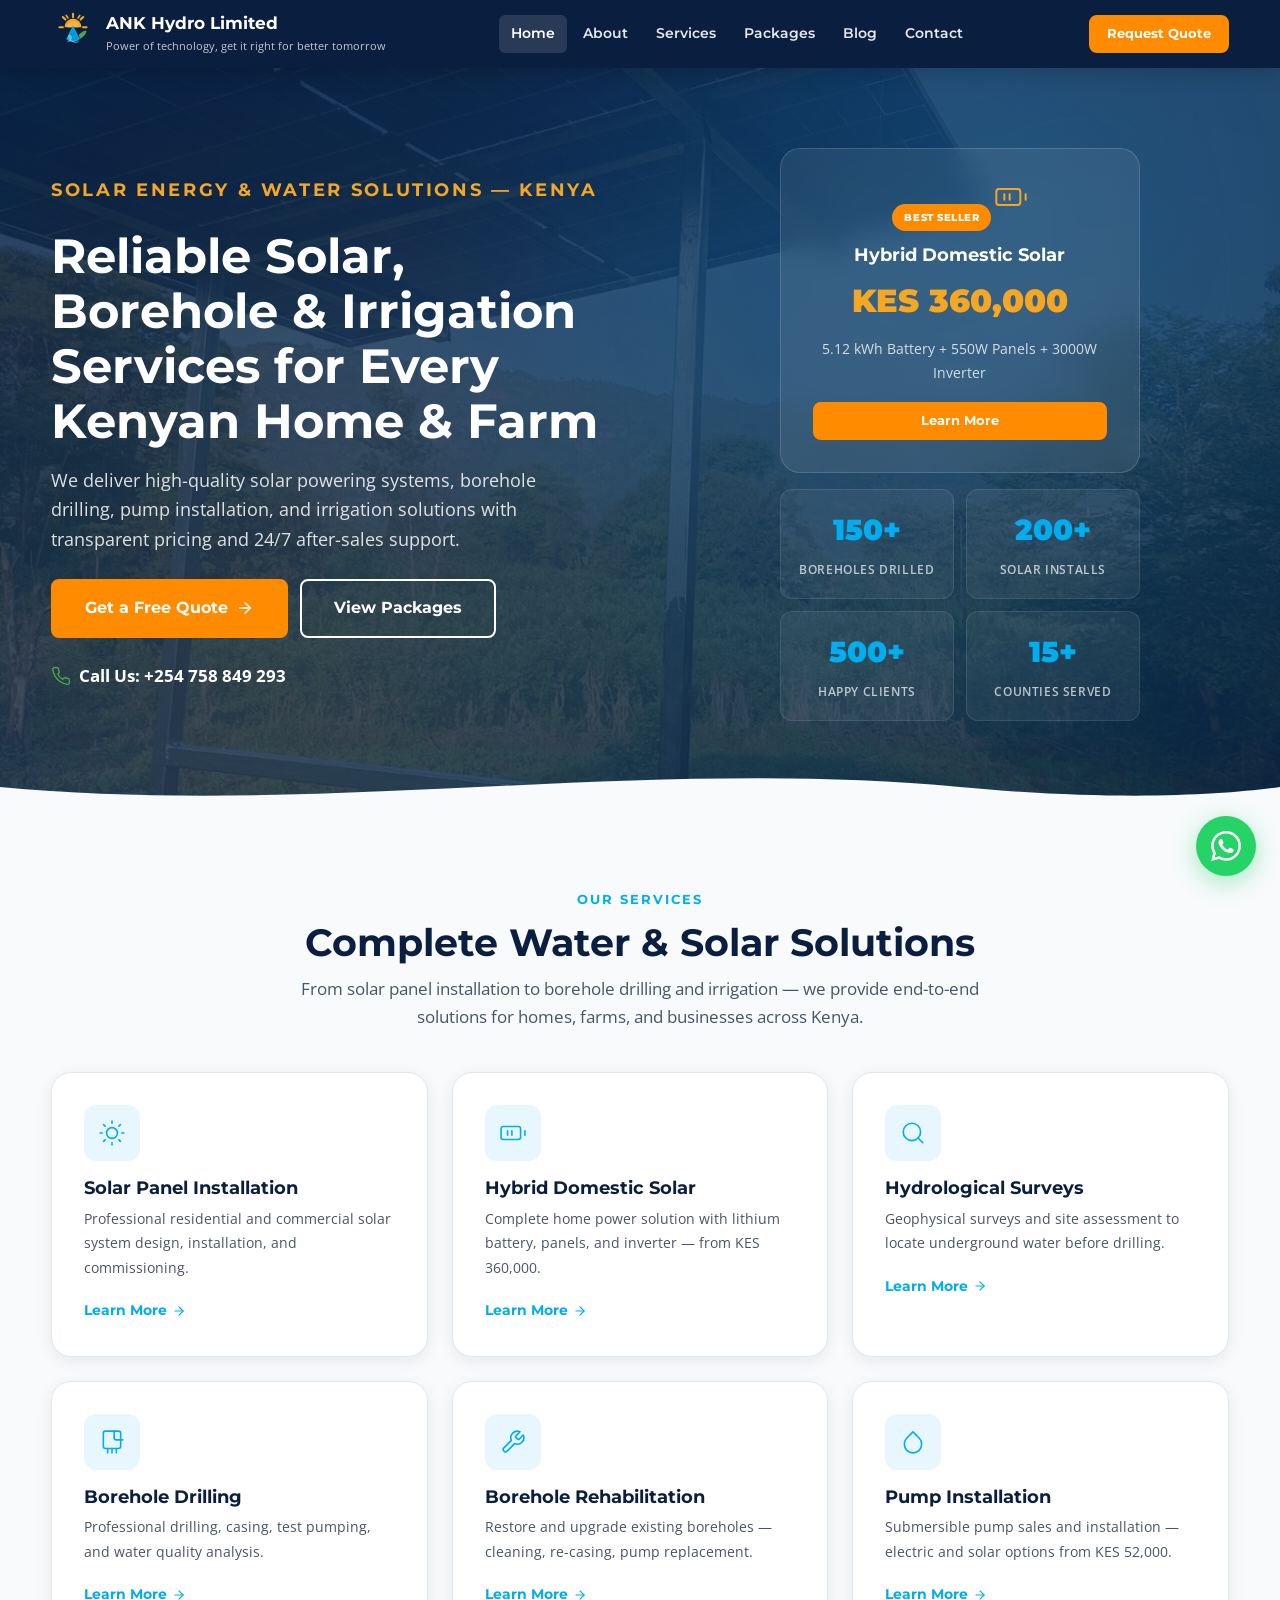
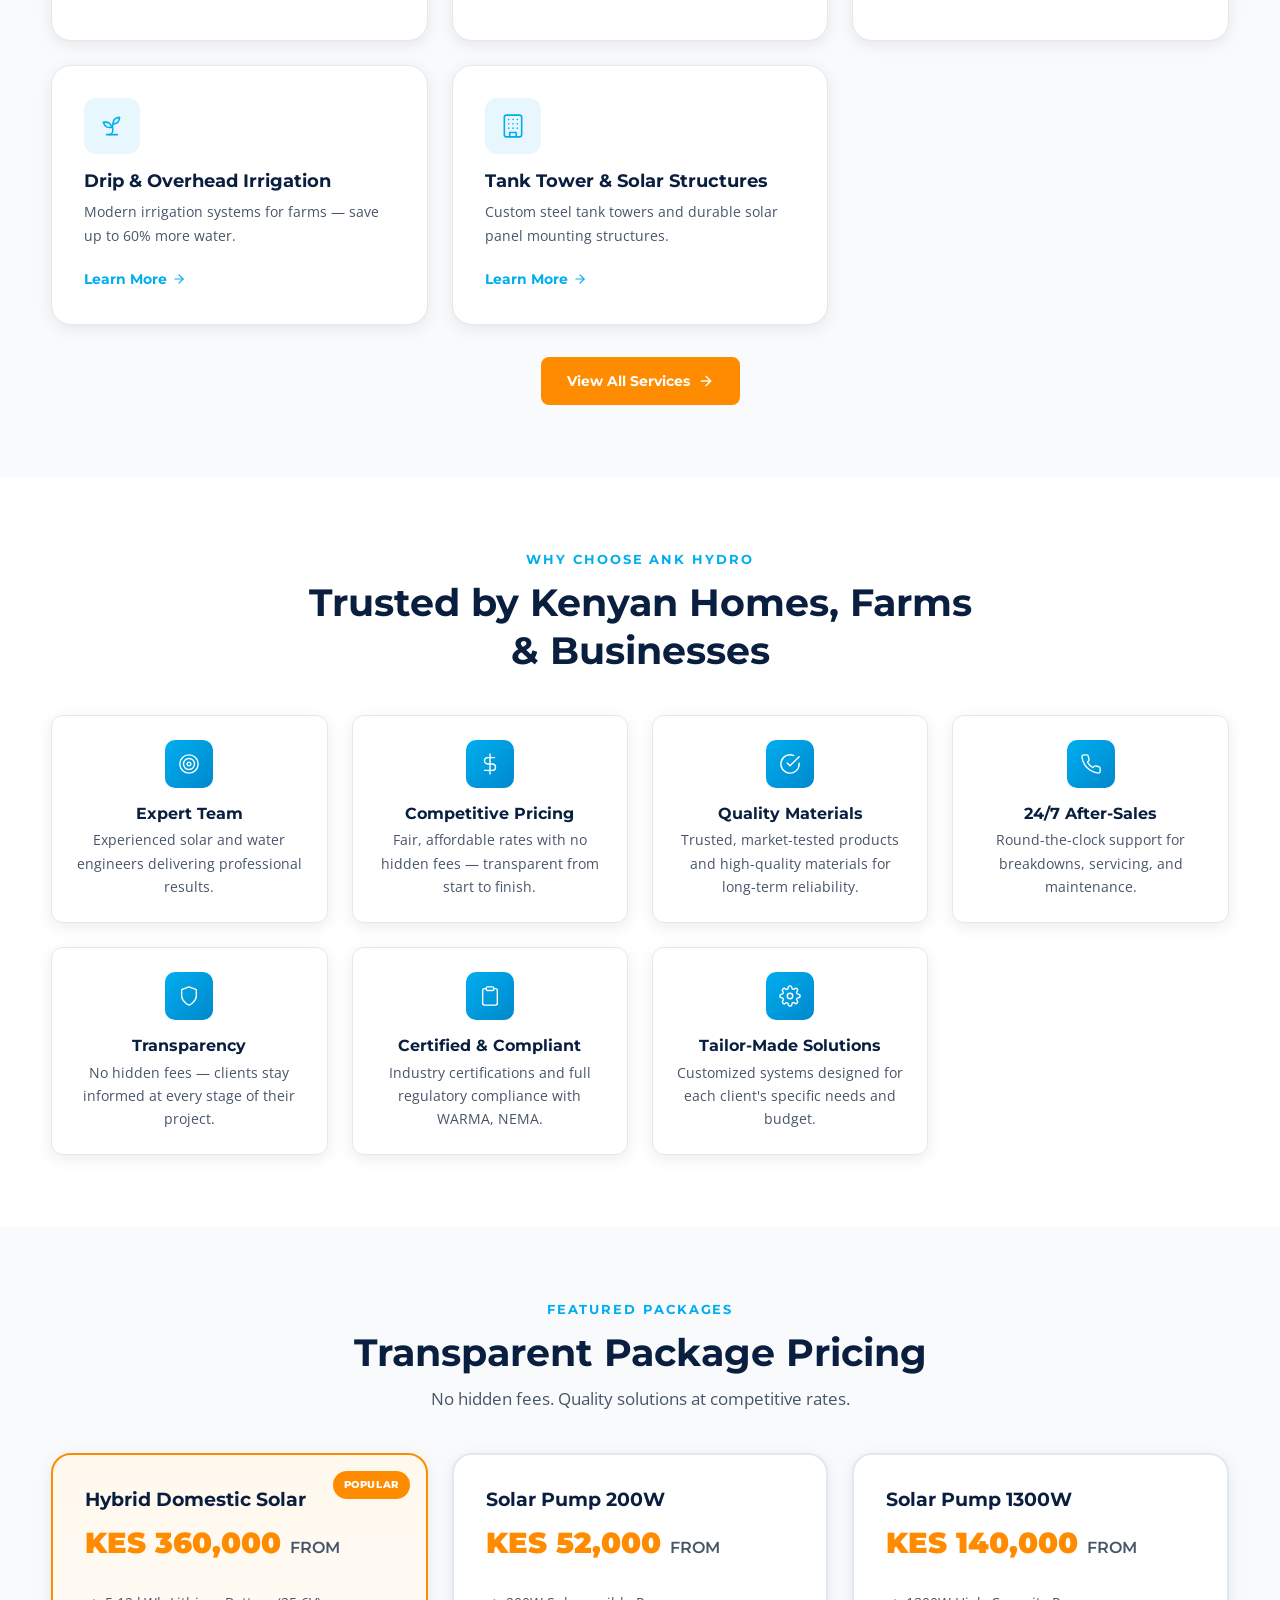
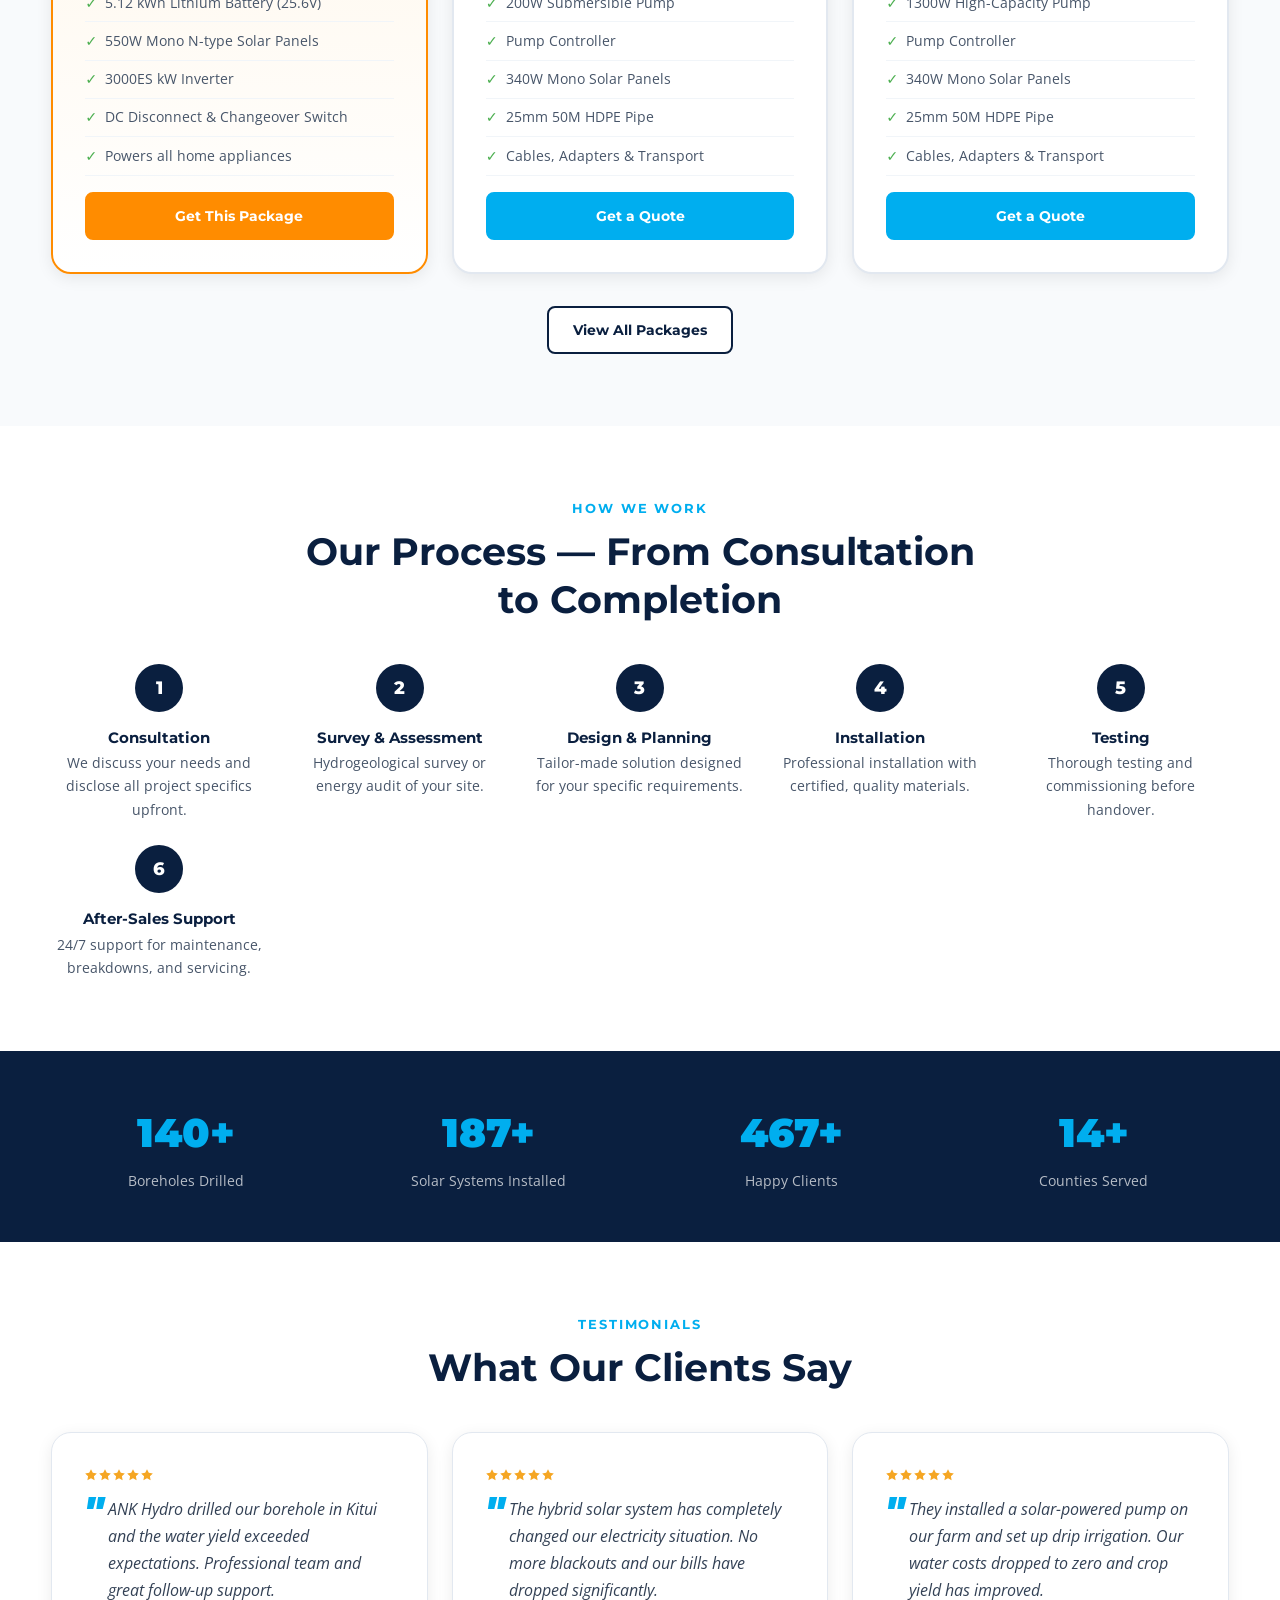
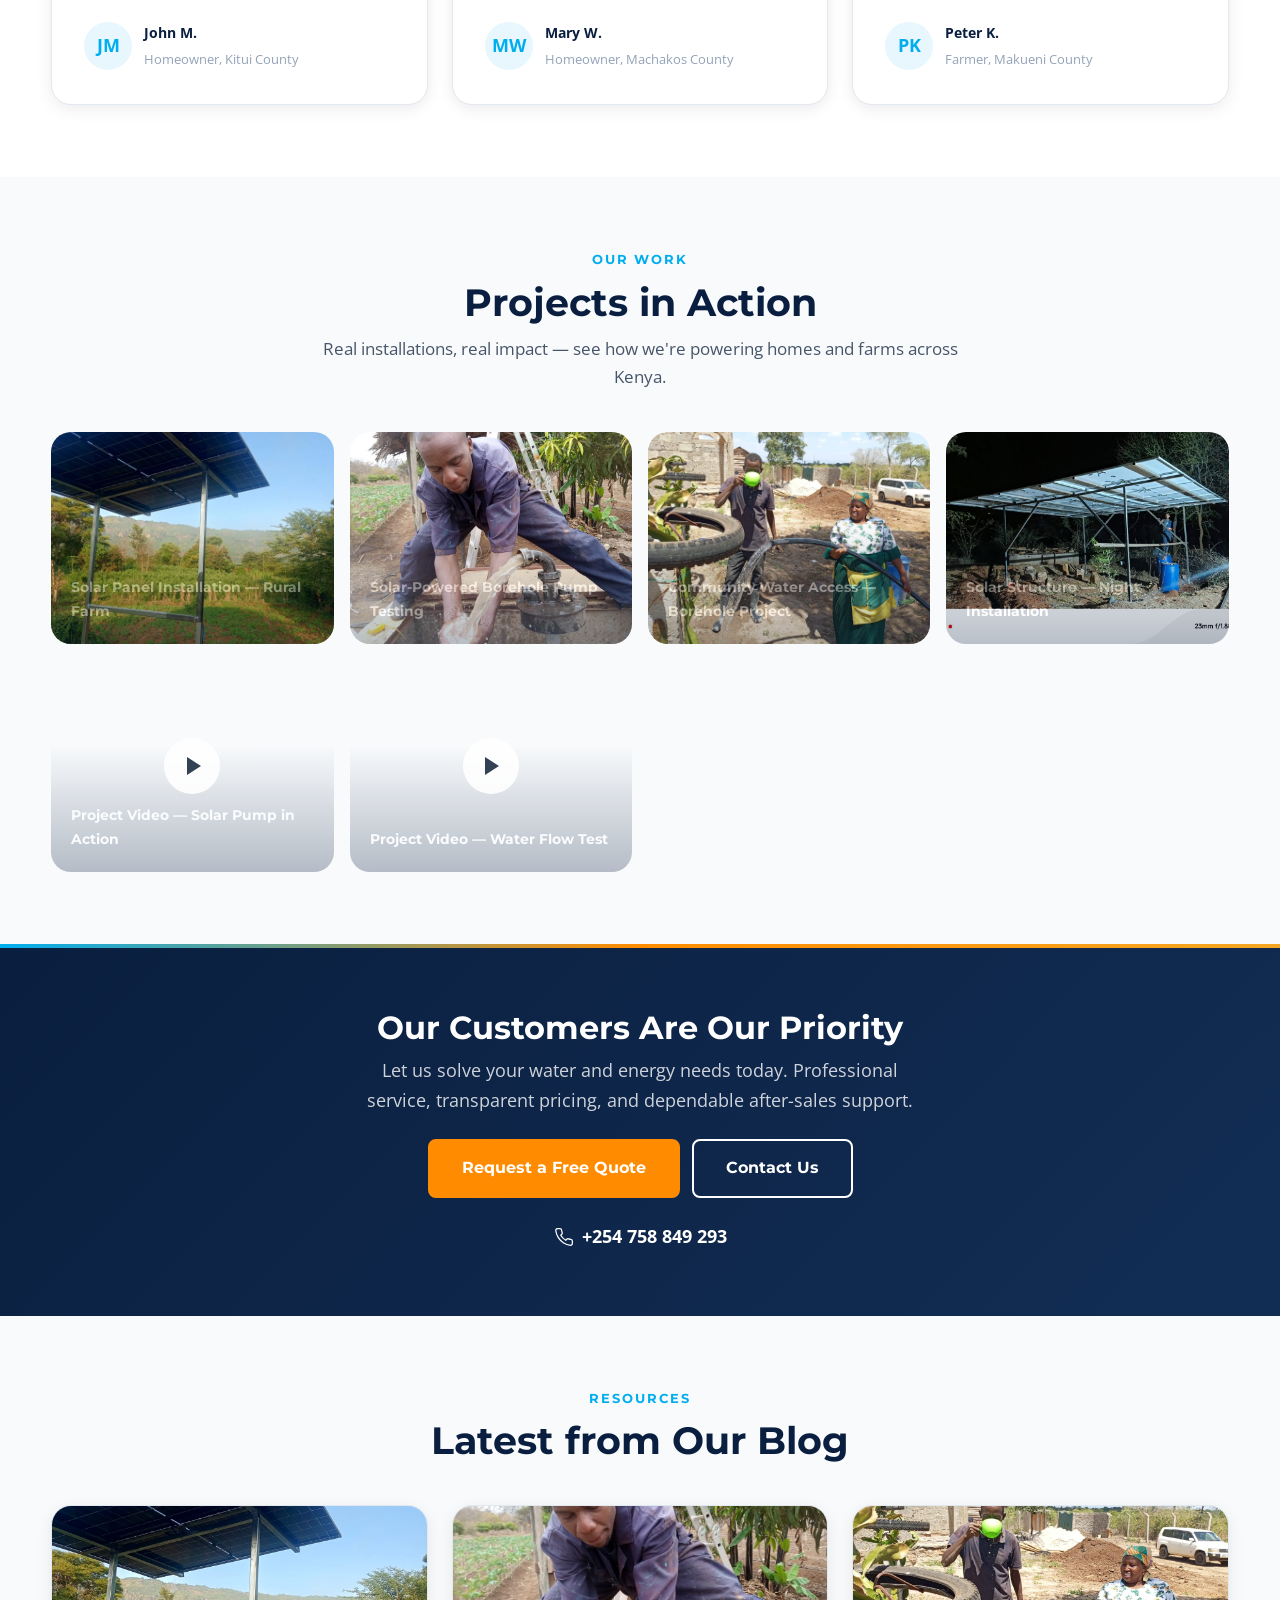
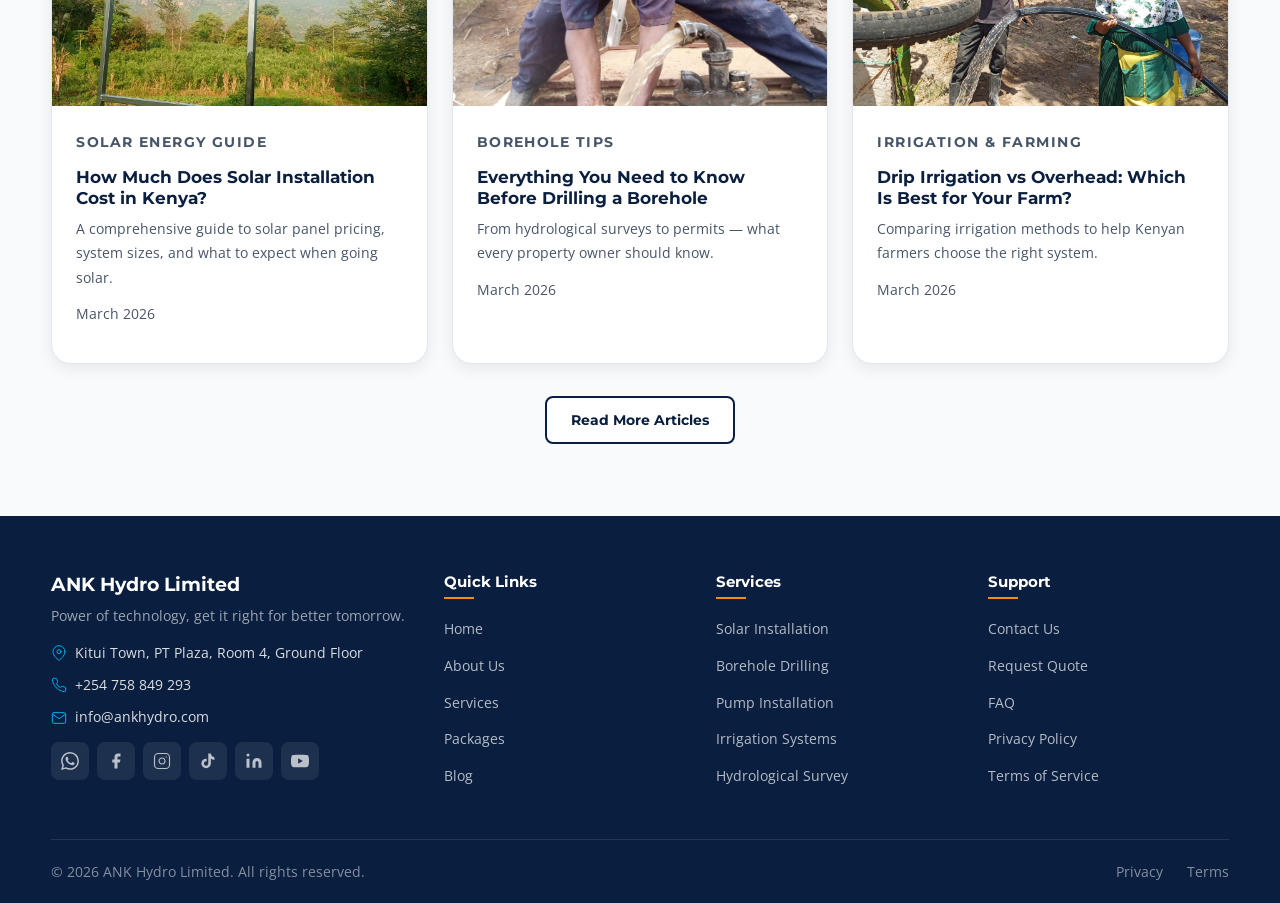
==== commit d39d97b7: "Fix SVG icons, social media icons, and mobile menu across all pages - Inline SVG sprite on index.htm" ====
--- a/index.html
+++ b/index.html
@@ -12,9 +12,8 @@
   <link rel="icon" type="image/svg+xml" href="images/logo-icon.svg">
 </head>
 <body>
-  <!-- SVG Icons -->
-  <div style="display:none;" id="svg-icons"></div>
-  <script>fetch('icons.svg').then(r=>r.text()).then(t=>{document.getElementById('svg-icons').innerHTML=t;})</script>
+  <!-- SVG Icons (inline for cross-browser compatibility) -->
+  <svg xmlns="http://www.w3.org/2000/svg" style="display:none;"><symbol id="icon-solar" viewBox="0 0 24 24" fill="none" stroke="currentColor" stroke-width="1.5" stroke-linecap="round" stroke-linejoin="round"><circle cx="12" cy="12" r="5"/><line x1="12" y1="1" x2="12" y2="3"/><line x1="12" y1="21" x2="12" y2="23"/><line x1="4.22" y1="4.22" x2="5.64" y2="5.64"/><line x1="18.36" y1="18.36" x2="19.78" y2="19.78"/><line x1="1" y1="12" x2="3" y2="12"/><line x1="21" y1="12" x2="23" y2="12"/><line x1="4.22" y1="19.78" x2="5.64" y2="18.36"/><line x1="18.36" y1="5.64" x2="19.78" y2="4.22"/></symbol><symbol id="icon-battery" viewBox="0 0 24 24" fill="none" stroke="currentColor" stroke-width="1.5" stroke-linecap="round" stroke-linejoin="round"><rect x="1" y="6" width="18" height="12" rx="2"/><line x1="23" y1="10" x2="23" y2="14"/><line x1="7" y1="10" x2="7" y2="14"/><line x1="11" y1="10" x2="11" y2="14"/></symbol><symbol id="icon-search" viewBox="0 0 24 24" fill="none" stroke="currentColor" stroke-width="1.5" stroke-linecap="round" stroke-linejoin="round"><circle cx="11" cy="11" r="8"/><line x1="21" y1="21" x2="16.65" y2="16.65"/></symbol><symbol id="icon-drill" viewBox="0 0 24 24" fill="none" stroke="currentColor" stroke-width="1.5" stroke-linecap="round" stroke-linejoin="round"><path d="M14 2v6a2 2 0 0 0 2 2h6"/><path d="M12 18v4"/><path d="M8 18v4"/><path d="M16 18v4"/><rect x="4" y="2" width="16" height="16" rx="2"/></symbol><symbol id="icon-wrench" viewBox="0 0 24 24" fill="none" stroke="currentColor" stroke-width="1.5" stroke-linecap="round" stroke-linejoin="round"><path d="M14.7 6.3a1 1 0 0 0 0 1.4l1.6 1.6a1 1 0 0 0 1.4 0l3.77-3.77a6 6 0 0 1-7.94 7.94l-6.91 6.91a2.12 2.12 0 0 1-3-3l6.91-6.91a6 6 0 0 1 7.94-7.94l-3.76 3.76z"/></symbol><symbol id="icon-droplet" viewBox="0 0 24 24" fill="none" stroke="currentColor" stroke-width="1.5" stroke-linecap="round" stroke-linejoin="round"><path d="M12 2.69l5.66 5.66a8 8 0 1 1-11.31 0z"/></symbol><symbol id="icon-sprout" viewBox="0 0 24 24" fill="none" stroke="currentColor" stroke-width="1.5" stroke-linecap="round" stroke-linejoin="round"><path d="M7 20h10"/><path d="M10 20c5.5-2.5.8-6.4 3-10"/><path d="M9.5 9.4c1.1.8 1.8 2.2 2.3 3.7-2 .4-3.5.4-4.8-.3-1.2-.6-2.3-1.9-3-4.2 2.8-.5 4.4 0 5.5.8z"/><path d="M14.1 6a7 7 0 0 0-1.1 4c1.9-.1 3.3-.6 4.3-1.4 1-1 1.6-2.3 1.7-4.6-2.7.1-4 1-4.9 2z"/></symbol><symbol id="icon-building" viewBox="0 0 24 24" fill="none" stroke="currentColor" stroke-width="1.5" stroke-linecap="round" stroke-linejoin="round"><rect x="4" y="2" width="16" height="20" rx="2"/><path d="M9 22v-4h6v4"/><path d="M8 6h.01"/><path d="M16 6h.01"/><path d="M12 6h.01"/><path d="M12 10h.01"/><path d="M12 14h.01"/><path d="M16 10h.01"/><path d="M16 14h.01"/><path d="M8 10h.01"/><path d="M8 14h.01"/></symbol><symbol id="icon-target" viewBox="0 0 24 24" fill="none" stroke="currentColor" stroke-width="1.5" stroke-linecap="round" stroke-linejoin="round"><circle cx="12" cy="12" r="10"/><circle cx="12" cy="12" r="6"/><circle cx="12" cy="12" r="2"/></symbol><symbol id="icon-dollar" viewBox="0 0 24 24" fill="none" stroke="currentColor" stroke-width="1.5" stroke-linecap="round" stroke-linejoin="round"><line x1="12" y1="1" x2="12" y2="23"/><path d="M17 5H9.5a3.5 3.5 0 0 0 0 7h5a3.5 3.5 0 0 1 0 7H6"/></symbol><symbol id="icon-check" viewBox="0 0 24 24" fill="none" stroke="currentColor" stroke-width="1.5" stroke-linecap="round" stroke-linejoin="round"><path d="M22 11.08V12a10 10 0 1 1-5.93-9.14"/><polyline points="22 4 12 14.01 9 11.01"/></symbol><symbol id="icon-phone" viewBox="0 0 24 24" fill="none" stroke="currentColor" stroke-width="1.5" stroke-linecap="round" stroke-linejoin="round"><path d="M22 16.92v3a2 2 0 0 1-2.18 2 19.79 19.79 0 0 1-8.63-3.07 19.5 19.5 0 0 1-6-6A19.79 19.79 0 0 1 2.12 4.18 2 2 0 0 1 4.11 2h3a2 2 0 0 1 2 1.72c.127.96.361 1.903.7 2.81a2 2 0 0 1-.45 2.11L8.09 9.91a16 16 0 0 0 6 6l1.27-1.27a2 2 0 0 1 2.11-.45c.907.339 1.85.573 2.81.7A2 2 0 0 1 22 16.92z"/></symbol><symbol id="icon-shield" viewBox="0 0 24 24" fill="none" stroke="currentColor" stroke-width="1.5" stroke-linecap="round" stroke-linejoin="round"><path d="M12 22s8-4 8-10V5l-8-3-8 3v7c0 6 8 10 8 10z"/></symbol><symbol id="icon-clipboard" viewBox="0 0 24 24" fill="none" stroke="currentColor" stroke-width="1.5" stroke-linecap="round" stroke-linejoin="round"><path d="M16 4h2a2 2 0 0 1 2 2v14a2 2 0 0 1-2 2H6a2 2 0 0 1-2-2V6a2 2 0 0 1 2-2h2"/><rect x="8" y="2" width="8" height="4" rx="1"/></symbol><symbol id="icon-settings" viewBox="0 0 24 24" fill="none" stroke="currentColor" stroke-width="1.5" stroke-linecap="round" stroke-linejoin="round"><circle cx="12" cy="12" r="3"/><path d="M19.4 15a1.65 1.65 0 0 0 .33 1.82l.06.06a2 2 0 0 1-2.83 2.83l-.06-.06a1.65 1.65 0 0 0-1.82-.33 1.65 1.65 0 0 0-1 1.51V21a2 2 0 0 1-4 0v-.09A1.65 1.65 0 0 0 9 19.4a1.65 1.65 0 0 0-1.82.33l-.06.06a2 2 0 0 1-2.83-2.83l.06-.06A1.65 1.65 0 0 0 4.68 15a1.65 1.65 0 0 0-1.51-1H3a2 2 0 0 1 0-4h.09A1.65 1.65 0 0 0 4.6 9a1.65 1.65 0 0 0-.33-1.82l-.06-.06a2 2 0 0 1 2.83-2.83l.06.06A1.65 1.65 0 0 0 9 4.68a1.65 1.65 0 0 0 1-1.51V3a2 2 0 0 1 4 0v.09a1.65 1.65 0 0 0 1 1.51 1.65 1.65 0 0 0 1.82-.33l.06-.06a2 2 0 0 1 2.83 2.83l-.06.06A1.65 1.65 0 0 0 19.4 9a1.65 1.65 0 0 0 1.51 1H21a2 2 0 0 1 0 4h-.09a1.65 1.65 0 0 0-1.51 1z"/></symbol><symbol id="icon-map" viewBox="0 0 24 24" fill="none" stroke="currentColor" stroke-width="1.5" stroke-linecap="round" stroke-linejoin="round"><path d="M21 10c0 7-9 13-9 13s-9-6-9-13a9 9 0 0 1 18 0z"/><circle cx="12" cy="10" r="3"/></symbol><symbol id="icon-mail" viewBox="0 0 24 24" fill="none" stroke="currentColor" stroke-width="1.5" stroke-linecap="round" stroke-linejoin="round"><path d="M4 4h16c1.1 0 2 .9 2 2v12c0 1.1-.9 2-2 2H4c-1.1 0-2-.9-2-2V6c0-1.1.9-2 2-2z"/><polyline points="22,6 12,13 2,6"/></symbol><symbol id="icon-clock" viewBox="0 0 24 24" fill="none" stroke="currentColor" stroke-width="1.5" stroke-linecap="round" stroke-linejoin="round"><circle cx="12" cy="12" r="10"/><polyline points="12 6 12 12 16 14"/></symbol><symbol id="icon-arrow-right" viewBox="0 0 24 24" fill="none" stroke="currentColor" stroke-width="2" stroke-linecap="round" stroke-linejoin="round"><line x1="5" y1="12" x2="19" y2="12"/><polyline points="12 5 19 12 12 19"/></symbol><symbol id="icon-users" viewBox="0 0 24 24" fill="none" stroke="currentColor" stroke-width="1.5" stroke-linecap="round" stroke-linejoin="round"><path d="M17 21v-2a4 4 0 0 0-4-4H5a4 4 0 0 0-4 4v2"/><circle cx="9" cy="7" r="4"/><path d="M23 21v-2a4 4 0 0 0-3-3.87"/><path d="M16 3.13a4 4 0 0 1 0 7.75"/></symbol><symbol id="icon-globe" viewBox="0 0 24 24" fill="none" stroke="currentColor" stroke-width="1.5" stroke-linecap="round" stroke-linejoin="round"><circle cx="12" cy="12" r="10"/><line x1="2" y1="12" x2="22" y2="12"/><path d="M12 2a15.3 15.3 0 0 1 4 10 15.3 15.3 0 0 1-4 10 15.3 15.3 0 0 1-4-10 15.3 15.3 0 0 1 4-10z"/></symbol><symbol id="icon-zap" viewBox="0 0 24 24" fill="none" stroke="currentColor" stroke-width="1.5" stroke-linecap="round" stroke-linejoin="round"><polygon points="13 2 3 14 12 14 11 22 21 10 12 10 13 2"/></symbol><symbol id="icon-star" viewBox="0 0 24 24" fill="currentColor" stroke="none"><polygon points="12 2 15.09 8.26 22 9.27 17 14.14 18.18 21.02 12 17.77 5.82 21.02 7 14.14 2 9.27 8.91 8.26 12 2"/></symbol><symbol id="icon-chevron-up" viewBox="0 0 24 24" fill="none" stroke="currentColor" stroke-width="2.5" stroke-linecap="round" stroke-linejoin="round"><polyline points="18 15 12 9 6 15"/></symbol><symbol id="icon-facebook" viewBox="0 0 24 24" fill="currentColor"><path d="M18 2h-3a5 5 0 0 0-5 5v3H7v4h3v8h4v-8h3l1-4h-4V7a1 1 0 0 1 1-1h3z"/></symbol><symbol id="icon-instagram" viewBox="0 0 24 24" fill="none" stroke="currentColor" stroke-width="1.5" stroke-linecap="round" stroke-linejoin="round"><rect x="2" y="2" width="20" height="20" rx="5"/><path d="M16 11.37A4 4 0 1 1 12.63 8 4 4 0 0 1 16 11.37z"/><line x1="17.5" y1="6.5" x2="17.51" y2="6.5"/></symbol><symbol id="icon-x" viewBox="0 0 24 24" fill="currentColor"><path d="M18.244 2.25h3.308l-7.227 8.26 8.502 11.24H16.17l-5.214-6.817L4.99 21.75H1.68l7.73-8.835L1.254 2.25H8.08l4.713 6.231zm-1.161 17.52h1.833L7.084 4.126H5.117z"/></symbol><symbol id="icon-linkedin" viewBox="0 0 24 24" fill="currentColor"><path d="M16 8a6 6 0 0 1 6 6v7h-4v-7a2 2 0 0 0-2-2 2 2 0 0 0-2 2v7h-4v-7a6 6 0 0 1 6-6z"/><rect x="2" y="9" width="4" height="12"/><circle cx="4" cy="4" r="2"/></symbol><symbol id="icon-youtube" viewBox="0 0 24 24" fill="currentColor"><path d="M23.498 6.186a3.016 3.016 0 0 0-2.122-2.136C19.505 3.545 12 3.545 12 3.545s-7.505 0-9.377.505A3.017 3.017 0 0 0 .502 6.186C0 8.07 0 12 0 12s0 3.93.502 5.814a3.016 3.016 0 0 0 2.122 2.136c1.871.505 9.376.505 9.376.505s7.505 0 9.377-.505a3.015 3.015 0 0 0 2.122-2.136C24 15.93 24 12 24 12s0-3.93-.502-5.814zM9.545 15.568V8.432L15.818 12l-6.273 3.568z"/></symbol><symbol id="icon-tiktok" viewBox="0 0 24 24" fill="currentColor"><path d="M19.59 6.69a4.83 4.83 0 0 1-3.77-4.25V2h-3.45v13.67a2.89 2.89 0 0 1-2.88 2.5 2.89 2.89 0 0 1-2.89-2.89 2.89 2.89 0 0 1 2.89-2.89c.28 0 .54.04.79.1v-3.5a6.37 6.37 0 0 0-.79-.05A6.34 6.34 0 0 0 3.15 15.2a6.34 6.34 0 0 0 6.34 6.34 6.34 6.34 0 0 0 6.34-6.34V8.98a8.21 8.21 0 0 0 4.76 1.52V7.05a4.84 4.84 0 0 1-1-.36z"/></symbol><symbol id="icon-whatsapp" viewBox="0 0 24 24" fill="currentColor"><path d="M17.472 14.382c-.297-.149-1.758-.867-2.03-.967-.273-.099-.471-.148-.67.15-.197.297-.767.966-.94 1.164-.173.199-.347.223-.644.075-.297-.15-1.255-.463-2.39-1.475-.883-.788-1.48-1.761-1.653-2.059-.173-.297-.018-.458.13-.606.134-.133.298-.347.446-.52.149-.174.198-.298.298-.497.099-.198.05-.371-.025-.52-.075-.149-.669-1.612-.916-2.207-.242-.579-.487-.5-.669-.51-.173-.008-.371-.01-.57-.01-.198 0-.52.074-.792.372-.272.297-1.04 1.016-1.04 2.479 0 1.462 1.065 2.875 1.213 3.074.149.198 2.096 3.2 5.077 4.487.709.306 1.262.489 1.694.625.712.227 1.36.195 1.871.118.571-.085 1.758-.719 2.006-1.413.248-.694.248-1.289.173-1.413-.074-.124-.272-.198-.57-.347m-5.421 7.403h-.004a9.87 9.87 0 0 1-5.031-1.378l-.361-.214-3.741.982.998-3.648-.235-.374a9.86 9.86 0 0 1-1.51-5.26c.001-5.45 4.436-9.884 9.888-9.884 2.64 0 5.122 1.03 6.988 2.898a9.825 9.825 0 0 1 2.893 6.994c-.003 5.45-4.437 9.884-9.885 9.884m8.413-18.297A11.815 11.815 0 0 0 12.05 0C5.495 0 .16 5.335.157 11.892c0 2.096.547 4.142 1.588 5.945L.057 24l6.305-1.654a11.882 11.882 0 0 0 5.683 1.448h.005c6.554 0 11.89-5.335 11.893-11.893a11.821 11.821 0 0 0-3.48-8.413z"/></symbol></svg>
 
   <!-- Header -->
   <header class="site-header">
@@ -35,7 +34,7 @@
         <a href="contact.html">Contact</a>
       </nav>
       <a class="header-phone" href="tel:+254758849293">
-        <svg width="16" height="16"><use href="icons.svg#icon-phone"/></svg>
+        <svg width="16" height="16"><use href="#icon-phone"/></svg>
         +254 758 849 293
       </a>
       <a class="btn btn-primary btn-sm nav-cta" href="quote.html">Request Quote</a>
@@ -58,19 +57,19 @@
           <div class="hero-actions">
             <a class="btn btn-primary btn-lg" href="quote.html">
               Get a Free Quote
-              <svg width="18" height="18"><use href="icons.svg#icon-arrow-right"/></svg>
+              <svg width="18" height="18"><use href="#icon-arrow-right"/></svg>
             </a>
             <a class="btn btn-outline btn-lg" href="packages.html">View Packages</a>
           </div>
           <a class="hero-phone" href="tel:+254758849293">
-            <svg width="20" height="20"><use href="icons.svg#icon-phone"/></svg>
+            <svg width="20" height="20"><use href="#icon-phone"/></svg>
             Call Us: +254 758 849 293
           </a>
         </div>
         <div class="hero-visual">
           <div class="hero-card">
             <div class="hero-card-badge">Best Seller</div>
-            <svg width="32" height="32" style="color:var(--gold);"><use href="icons.svg#icon-battery"/></svg>
+            <svg width="32" height="32" style="color:var(--gold);"><use href="#icon-battery"/></svg>
             <h3>Hybrid Domestic Solar</h3>
             <div class="price-tag">KES 360,000</div>
             <p>5.12 kWh Battery + 550W Panels + 3000W Inverter</p>
@@ -112,56 +111,56 @@
         </div>
         <div class="grid-3 stagger-children">
           <article class="service-card fade-up">
-            <div class="service-icon"><svg width="26" height="26"><use href="icons.svg#icon-solar"/></svg></div>
+            <div class="service-icon"><svg width="26" height="26"><use href="#icon-solar"/></svg></div>
             <h3>Solar Panel Installation</h3>
             <p>Professional residential and commercial solar system design, installation, and commissioning.</p>
-            <a class="card-link" href="services.html#solar-installation">Learn More <svg width="14" height="14"><use href="icons.svg#icon-arrow-right"/></svg></a>
-          </article>
-          <article class="service-card fade-up">
-            <div class="service-icon"><svg width="26" height="26"><use href="icons.svg#icon-battery"/></svg></div>
+            <a class="card-link" href="services.html#solar-installation">Learn More <svg width="14" height="14"><use href="#icon-arrow-right"/></svg></a>
+          </article>
+          <article class="service-card fade-up">
+            <div class="service-icon"><svg width="26" height="26"><use href="#icon-battery"/></svg></div>
             <h3>Hybrid Domestic Solar</h3>
             <p>Complete home power solution with lithium battery, panels, and inverter — from KES 360,000.</p>
-            <a class="card-link" href="services.html#hybrid-solar">Learn More <svg width="14" height="14"><use href="icons.svg#icon-arrow-right"/></svg></a>
-          </article>
-          <article class="service-card fade-up">
-            <div class="service-icon"><svg width="26" height="26"><use href="icons.svg#icon-search"/></svg></div>
+            <a class="card-link" href="services.html#hybrid-solar">Learn More <svg width="14" height="14"><use href="#icon-arrow-right"/></svg></a>
+          </article>
+          <article class="service-card fade-up">
+            <div class="service-icon"><svg width="26" height="26"><use href="#icon-search"/></svg></div>
             <h3>Hydrological Surveys</h3>
             <p>Geophysical surveys and site assessment to locate underground water before drilling.</p>
-            <a class="card-link" href="services.html#hydrological-survey">Learn More <svg width="14" height="14"><use href="icons.svg#icon-arrow-right"/></svg></a>
-          </article>
-          <article class="service-card fade-up">
-            <div class="service-icon"><svg width="26" height="26"><use href="icons.svg#icon-drill"/></svg></div>
+            <a class="card-link" href="services.html#hydrological-survey">Learn More <svg width="14" height="14"><use href="#icon-arrow-right"/></svg></a>
+          </article>
+          <article class="service-card fade-up">
+            <div class="service-icon"><svg width="26" height="26"><use href="#icon-drill"/></svg></div>
             <h3>Borehole Drilling</h3>
             <p>Professional drilling, casing, test pumping, and water quality analysis.</p>
-            <a class="card-link" href="services.html#borehole-drilling">Learn More <svg width="14" height="14"><use href="icons.svg#icon-arrow-right"/></svg></a>
-          </article>
-          <article class="service-card fade-up">
-            <div class="service-icon"><svg width="26" height="26"><use href="icons.svg#icon-wrench"/></svg></div>
+            <a class="card-link" href="services.html#borehole-drilling">Learn More <svg width="14" height="14"><use href="#icon-arrow-right"/></svg></a>
+          </article>
+          <article class="service-card fade-up">
+            <div class="service-icon"><svg width="26" height="26"><use href="#icon-wrench"/></svg></div>
             <h3>Borehole Rehabilitation</h3>
             <p>Restore and upgrade existing boreholes — cleaning, re-casing, pump replacement.</p>
-            <a class="card-link" href="services.html#borehole-rehab">Learn More <svg width="14" height="14"><use href="icons.svg#icon-arrow-right"/></svg></a>
-          </article>
-          <article class="service-card fade-up">
-            <div class="service-icon"><svg width="26" height="26"><use href="icons.svg#icon-droplet"/></svg></div>
+            <a class="card-link" href="services.html#borehole-rehab">Learn More <svg width="14" height="14"><use href="#icon-arrow-right"/></svg></a>
+          </article>
+          <article class="service-card fade-up">
+            <div class="service-icon"><svg width="26" height="26"><use href="#icon-droplet"/></svg></div>
             <h3>Pump Installation</h3>
             <p>Submersible pump sales and installation — electric and solar options from KES 52,000.</p>
-            <a class="card-link" href="services.html#pump-installation">Learn More <svg width="14" height="14"><use href="icons.svg#icon-arrow-right"/></svg></a>
-          </article>
-          <article class="service-card fade-up">
-            <div class="service-icon"><svg width="26" height="26"><use href="icons.svg#icon-sprout"/></svg></div>
+            <a class="card-link" href="services.html#pump-installation">Learn More <svg width="14" height="14"><use href="#icon-arrow-right"/></svg></a>
+          </article>
+          <article class="service-card fade-up">
+            <div class="service-icon"><svg width="26" height="26"><use href="#icon-sprout"/></svg></div>
             <h3>Drip & Overhead Irrigation</h3>
             <p>Modern irrigation systems for farms — save up to 60% more water.</p>
-            <a class="card-link" href="services.html#irrigation">Learn More <svg width="14" height="14"><use href="icons.svg#icon-arrow-right"/></svg></a>
-          </article>
-          <article class="service-card fade-up">
-            <div class="service-icon"><svg width="26" height="26"><use href="icons.svg#icon-building"/></svg></div>
+            <a class="card-link" href="services.html#irrigation">Learn More <svg width="14" height="14"><use href="#icon-arrow-right"/></svg></a>
+          </article>
+          <article class="service-card fade-up">
+            <div class="service-icon"><svg width="26" height="26"><use href="#icon-building"/></svg></div>
             <h3>Tank Tower & Solar Structures</h3>
             <p>Custom steel tank towers and durable solar panel mounting structures.</p>
-            <a class="card-link" href="services.html#infrastructure">Learn More <svg width="14" height="14"><use href="icons.svg#icon-arrow-right"/></svg></a>
+            <a class="card-link" href="services.html#infrastructure">Learn More <svg width="14" height="14"><use href="#icon-arrow-right"/></svg></a>
           </article>
         </div>
         <div class="text-center mt-4 fade-up">
-          <a class="btn btn-primary" href="services.html">View All Services <svg width="16" height="16"><use href="icons.svg#icon-arrow-right"/></svg></a>
+          <a class="btn btn-primary" href="services.html">View All Services <svg width="16" height="16"><use href="#icon-arrow-right"/></svg></a>
         </div>
       </div>
     </section>
@@ -175,37 +174,37 @@
         </div>
         <div class="grid-4 stagger-children">
           <div class="value-card fade-up">
-            <div class="value-icon"><svg width="22" height="22"><use href="icons.svg#icon-target"/></svg></div>
+            <div class="value-icon"><svg width="22" height="22"><use href="#icon-target"/></svg></div>
             <h3>Expert Team</h3>
             <p>Experienced solar and water engineers delivering professional results.</p>
           </div>
           <div class="value-card fade-up">
-            <div class="value-icon"><svg width="22" height="22"><use href="icons.svg#icon-dollar"/></svg></div>
+            <div class="value-icon"><svg width="22" height="22"><use href="#icon-dollar"/></svg></div>
             <h3>Competitive Pricing</h3>
             <p>Fair, affordable rates with no hidden fees — transparent from start to finish.</p>
           </div>
           <div class="value-card fade-up">
-            <div class="value-icon"><svg width="22" height="22"><use href="icons.svg#icon-check"/></svg></div>
+            <div class="value-icon"><svg width="22" height="22"><use href="#icon-check"/></svg></div>
             <h3>Quality Materials</h3>
             <p>Trusted, market-tested products and high-quality materials for long-term reliability.</p>
           </div>
           <div class="value-card fade-up">
-            <div class="value-icon"><svg width="22" height="22"><use href="icons.svg#icon-phone"/></svg></div>
+            <div class="value-icon"><svg width="22" height="22"><use href="#icon-phone"/></svg></div>
             <h3>24/7 After-Sales</h3>
             <p>Round-the-clock support for breakdowns, servicing, and maintenance.</p>
           </div>
           <div class="value-card fade-up">
-            <div class="value-icon"><svg width="22" height="22"><use href="icons.svg#icon-shield"/></svg></div>
+            <div class="value-icon"><svg width="22" height="22"><use href="#icon-shield"/></svg></div>
             <h3>Transparency</h3>
             <p>No hidden fees — clients stay informed at every stage of their project.</p>
           </div>
           <div class="value-card fade-up">
-            <div class="value-icon"><svg width="22" height="22"><use href="icons.svg#icon-clipboard"/></svg></div>
+            <div class="value-icon"><svg width="22" height="22"><use href="#icon-clipboard"/></svg></div>
             <h3>Certified & Compliant</h3>
             <p>Industry certifications and full regulatory compliance with WARMA, NEMA.</p>
           </div>
           <div class="value-card fade-up">
-            <div class="value-icon"><svg width="22" height="22"><use href="icons.svg#icon-settings"/></svg></div>
+            <div class="value-icon"><svg width="22" height="22"><use href="#icon-settings"/></svg></div>
             <h3>Tailor-Made Solutions</h3>
             <p>Customized systems designed for each client's specific needs and budget.</p>
           </div>
@@ -304,7 +303,7 @@
         </div>
         <div class="grid-3 stagger-children">
           <div class="testimonial-card fade-up">
-            <div class="testimonial-stars"><svg width="14" height="14"><use href="icons.svg#icon-star"/></svg><svg width="14" height="14"><use href="icons.svg#icon-star"/></svg><svg width="14" height="14"><use href="icons.svg#icon-star"/></svg><svg width="14" height="14"><use href="icons.svg#icon-star"/></svg><svg width="14" height="14"><use href="icons.svg#icon-star"/></svg></div>
+            <div class="testimonial-stars"><svg width="14" height="14"><use href="#icon-star"/></svg><svg width="14" height="14"><use href="#icon-star"/></svg><svg width="14" height="14"><use href="#icon-star"/></svg><svg width="14" height="14"><use href="#icon-star"/></svg><svg width="14" height="14"><use href="#icon-star"/></svg></div>
             <p class="testimonial-text">ANK Hydro drilled our borehole in Kitui and the water yield exceeded expectations. Professional team and great follow-up support.</p>
             <div class="testimonial-author">
               <div class="testimonial-avatar">JM</div>
@@ -312,7 +311,7 @@
             </div>
           </div>
           <div class="testimonial-card fade-up">
-            <div class="testimonial-stars"><svg width="14" height="14"><use href="icons.svg#icon-star"/></svg><svg width="14" height="14"><use href="icons.svg#icon-star"/></svg><svg width="14" height="14"><use href="icons.svg#icon-star"/></svg><svg width="14" height="14"><use href="icons.svg#icon-star"/></svg><svg width="14" height="14"><use href="icons.svg#icon-star"/></svg></div>
+            <div class="testimonial-stars"><svg width="14" height="14"><use href="#icon-star"/></svg><svg width="14" height="14"><use href="#icon-star"/></svg><svg width="14" height="14"><use href="#icon-star"/></svg><svg width="14" height="14"><use href="#icon-star"/></svg><svg width="14" height="14"><use href="#icon-star"/></svg></div>
             <p class="testimonial-text">The hybrid solar system has completely changed our electricity situation. No more blackouts and our bills have dropped significantly.</p>
             <div class="testimonial-author">
               <div class="testimonial-avatar">MW</div>
@@ -320,7 +319,7 @@
             </div>
           </div>
           <div class="testimonial-card fade-up">
-            <div class="testimonial-stars"><svg width="14" height="14"><use href="icons.svg#icon-star"/></svg><svg width="14" height="14"><use href="icons.svg#icon-star"/></svg><svg width="14" height="14"><use href="icons.svg#icon-star"/></svg><svg width="14" height="14"><use href="icons.svg#icon-star"/></svg><svg width="14" height="14"><use href="icons.svg#icon-star"/></svg></div>
+            <div class="testimonial-stars"><svg width="14" height="14"><use href="#icon-star"/></svg><svg width="14" height="14"><use href="#icon-star"/></svg><svg width="14" height="14"><use href="#icon-star"/></svg><svg width="14" height="14"><use href="#icon-star"/></svg><svg width="14" height="14"><use href="#icon-star"/></svg></div>
             <p class="testimonial-text">They installed a solar-powered pump on our farm and set up drip irrigation. Our water costs dropped to zero and crop yield has improved.</p>
             <div class="testimonial-author">
               <div class="testimonial-avatar">PK</div>
@@ -380,7 +379,7 @@
           <a class="btn btn-outline btn-lg" href="contact.html">Contact Us</a>
         </div>
         <a class="cta-phone" href="tel:+254758849293">
-          <svg width="20" height="20"><use href="icons.svg#icon-phone"/></svg>
+          <svg width="20" height="20"><use href="#icon-phone"/></svg>
           +254 758 849 293
         </a>
       </div>
@@ -436,24 +435,24 @@
         <h3>ANK Hydro Limited</h3>
         <p>Power of technology, get it right for better tomorrow.</p>
         <div class="footer-contact-item">
-          <svg width="16" height="16"><use href="icons.svg#icon-map"/></svg>
+          <svg width="16" height="16"><use href="#icon-map"/></svg>
           <span>Kitui Town, PT Plaza, Room 4, Ground Floor</span>
         </div>
         <div class="footer-contact-item">
-          <svg width="16" height="16"><use href="icons.svg#icon-phone"/></svg>
+          <svg width="16" height="16"><use href="#icon-phone"/></svg>
           <a href="tel:+254758849293">+254 758 849 293</a>
         </div>
         <div class="footer-contact-item">
-          <svg width="16" height="16"><use href="icons.svg#icon-mail"/></svg>
+          <svg width="16" height="16"><use href="#icon-mail"/></svg>
           <a href="mailto:info@ankhydro.com">info@ankhydro.com</a>
         </div>
         <div class="footer-social">
-          <a href="https://wa.me/254758849293" target="_blank" rel="noopener" aria-label="WhatsApp"><svg width="18" height="18"><use href="icons.svg#icon-whatsapp"/></svg></a>
-          <a href="#" aria-label="Facebook"><svg width="18" height="18"><use href="icons.svg#icon-facebook"/></svg></a>
-          <a href="#" aria-label="Instagram"><svg width="18" height="18"><use href="icons.svg#icon-instagram"/></svg></a>
-          <a href="#" aria-label="TikTok"><svg width="18" height="18"><use href="icons.svg#icon-tiktok"/></svg></a>
-          <a href="#" aria-label="LinkedIn"><svg width="18" height="18"><use href="icons.svg#icon-linkedin"/></svg></a>
-          <a href="#" aria-label="YouTube"><svg width="18" height="18"><use href="icons.svg#icon-youtube"/></svg></a>
+          <a href="https://wa.me/254758849293" target="_blank" rel="noopener" aria-label="WhatsApp"><svg width="18" height="18"><use href="#icon-whatsapp"/></svg></a>
+          <a href="#" aria-label="Facebook"><svg width="18" height="18"><use href="#icon-facebook"/></svg></a>
+          <a href="#" aria-label="Instagram"><svg width="18" height="18"><use href="#icon-instagram"/></svg></a>
+          <a href="#" aria-label="TikTok"><svg width="18" height="18"><use href="#icon-tiktok"/></svg></a>
+          <a href="#" aria-label="LinkedIn"><svg width="18" height="18"><use href="#icon-linkedin"/></svg></a>
+          <a href="#" aria-label="YouTube"><svg width="18" height="18"><use href="#icon-youtube"/></svg></a>
         </div>
       </div>
       <div>
@@ -504,7 +503,7 @@
 
   <!-- Back to Top -->
   <button class="back-to-top" id="backToTop" aria-label="Back to top">
-    <svg width="20" height="20"><use href="icons.svg#icon-chevron-up"/></svg>
+    <svg width="20" height="20"><use href="#icon-chevron-up"/></svg>
   </button>
 
   <!-- Lightbox -->
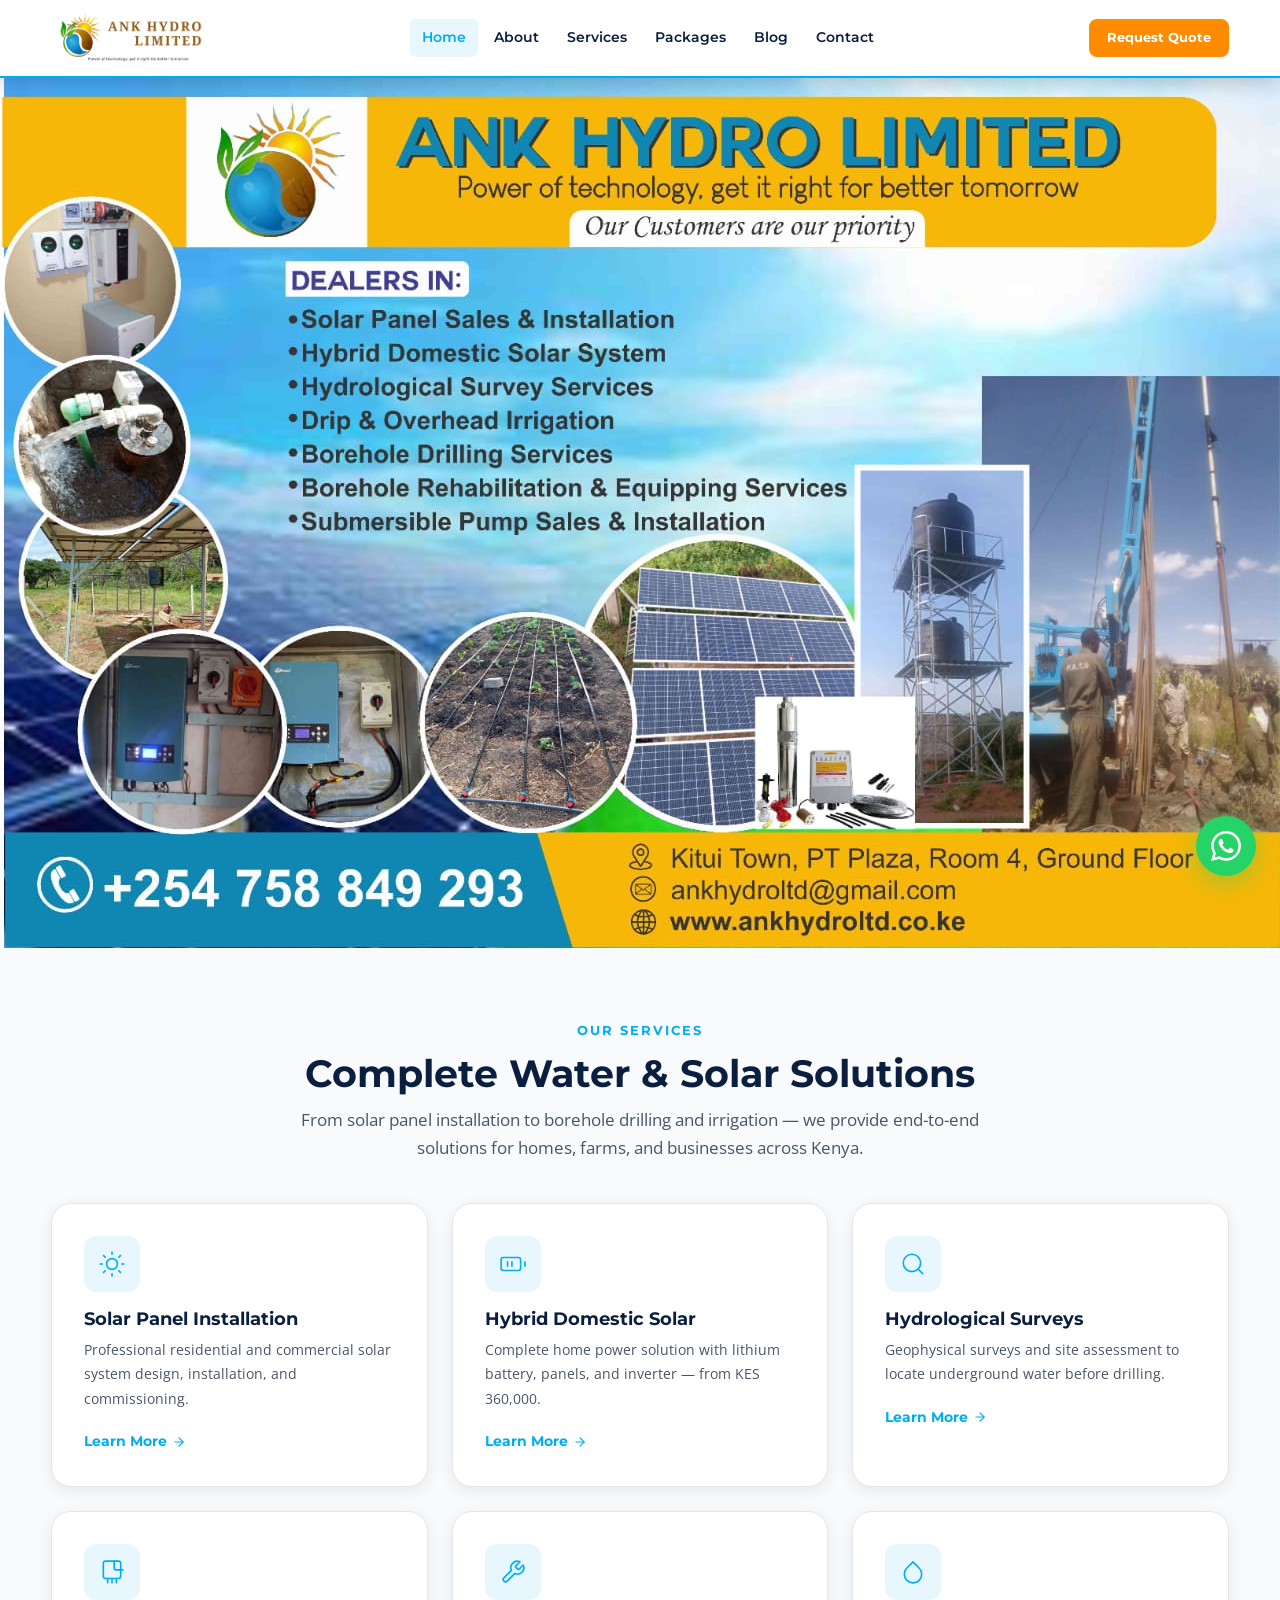
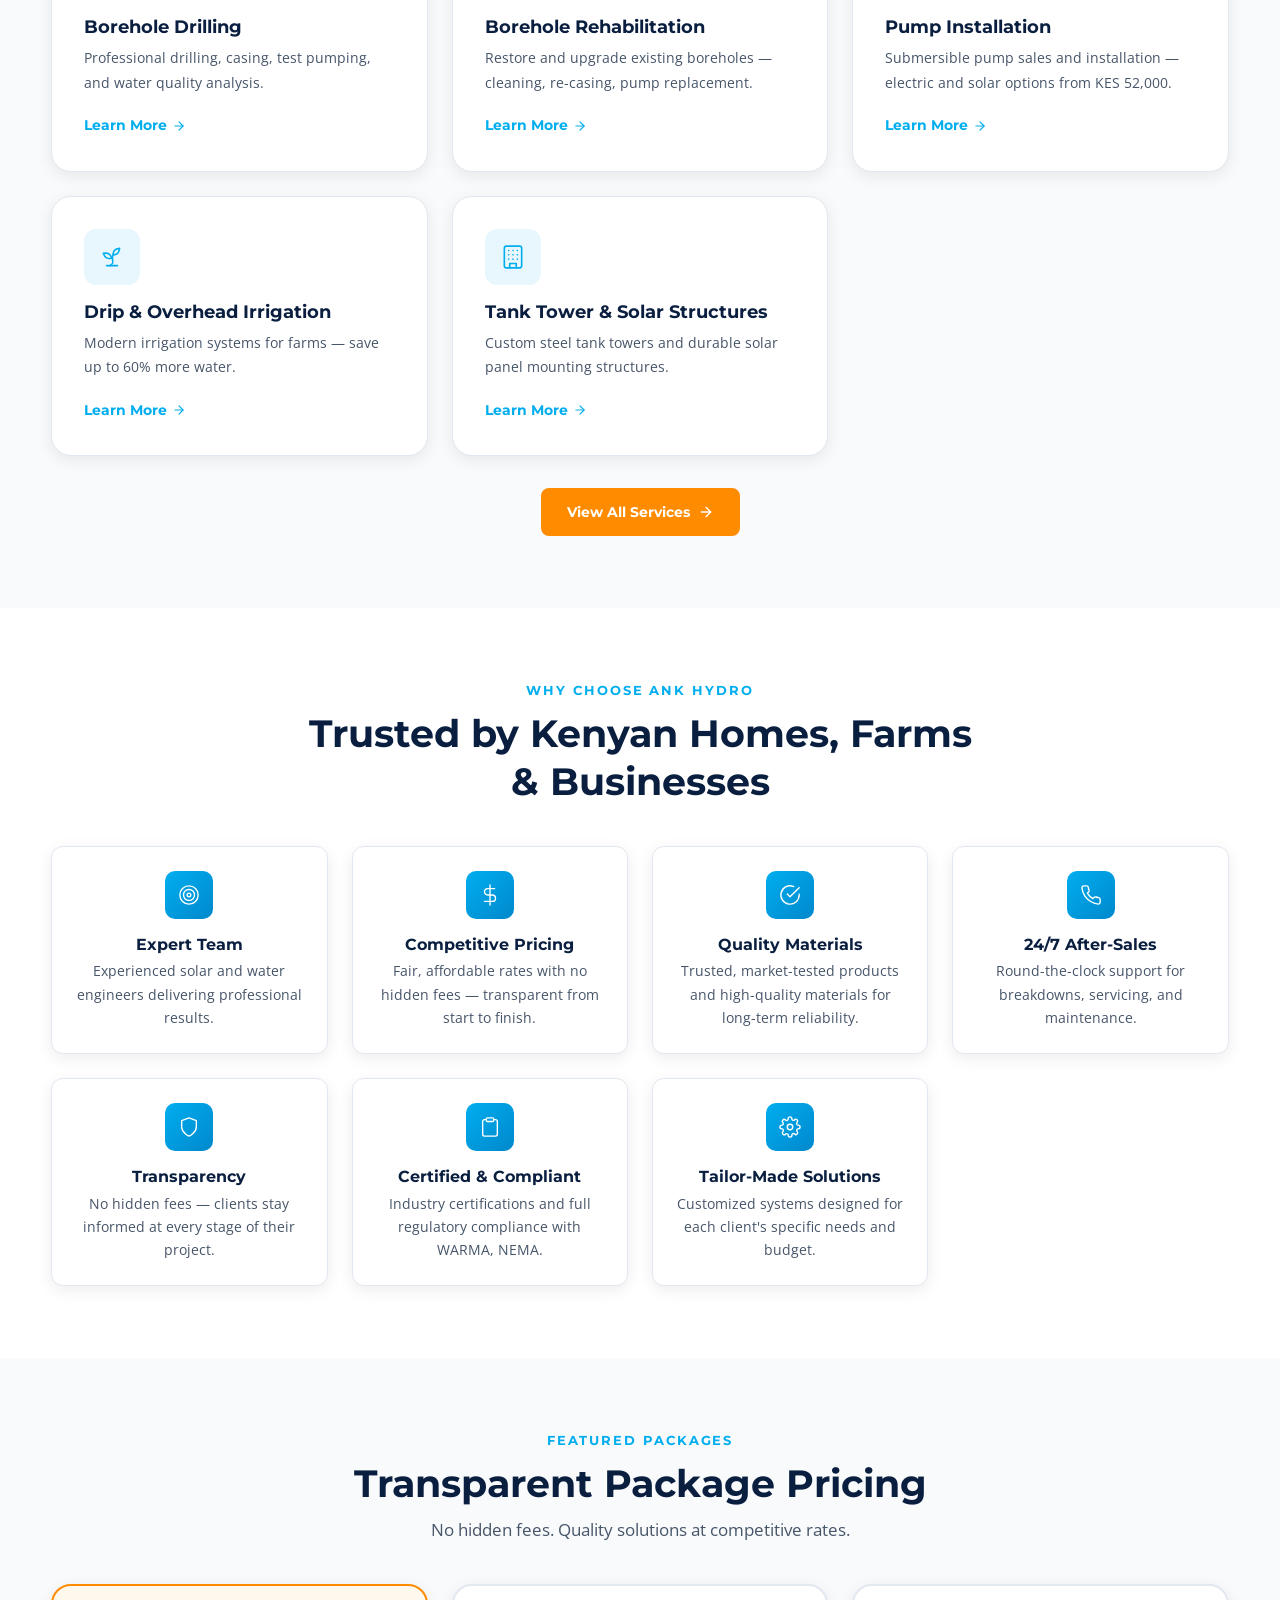
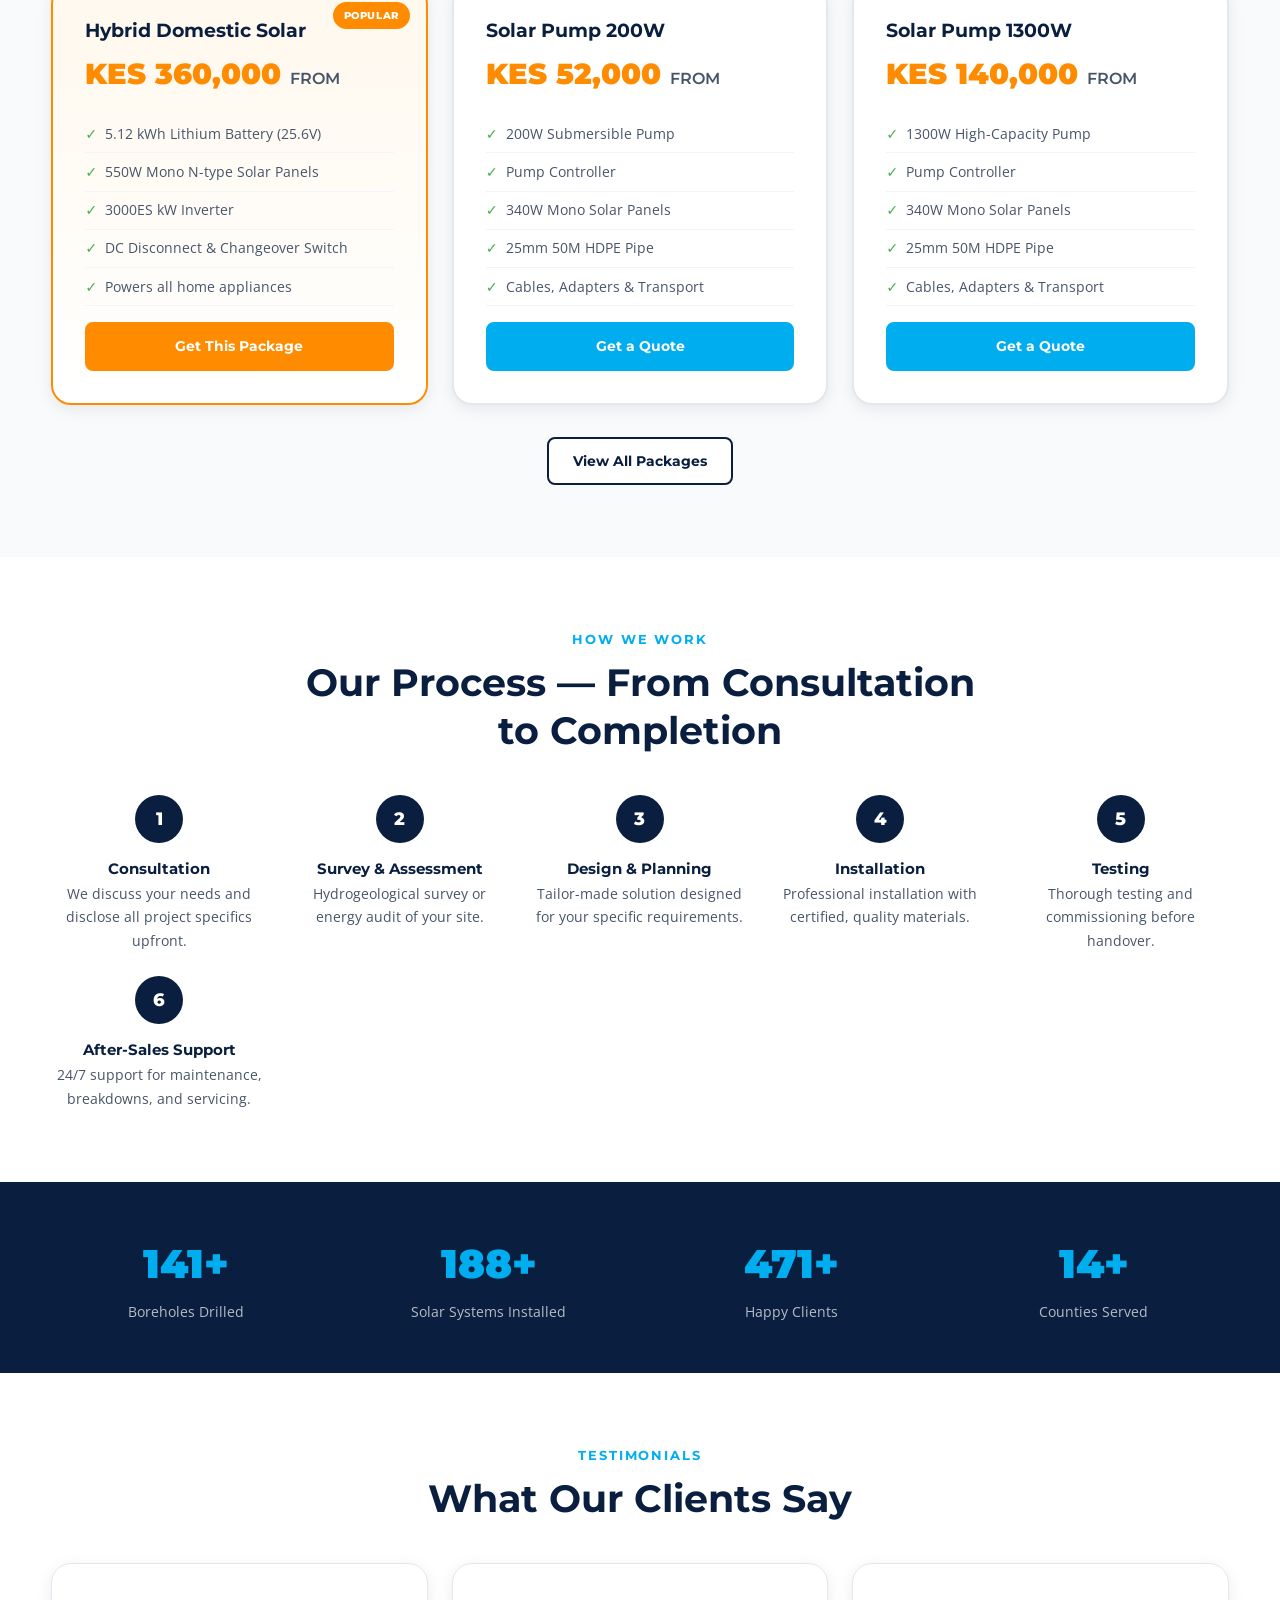
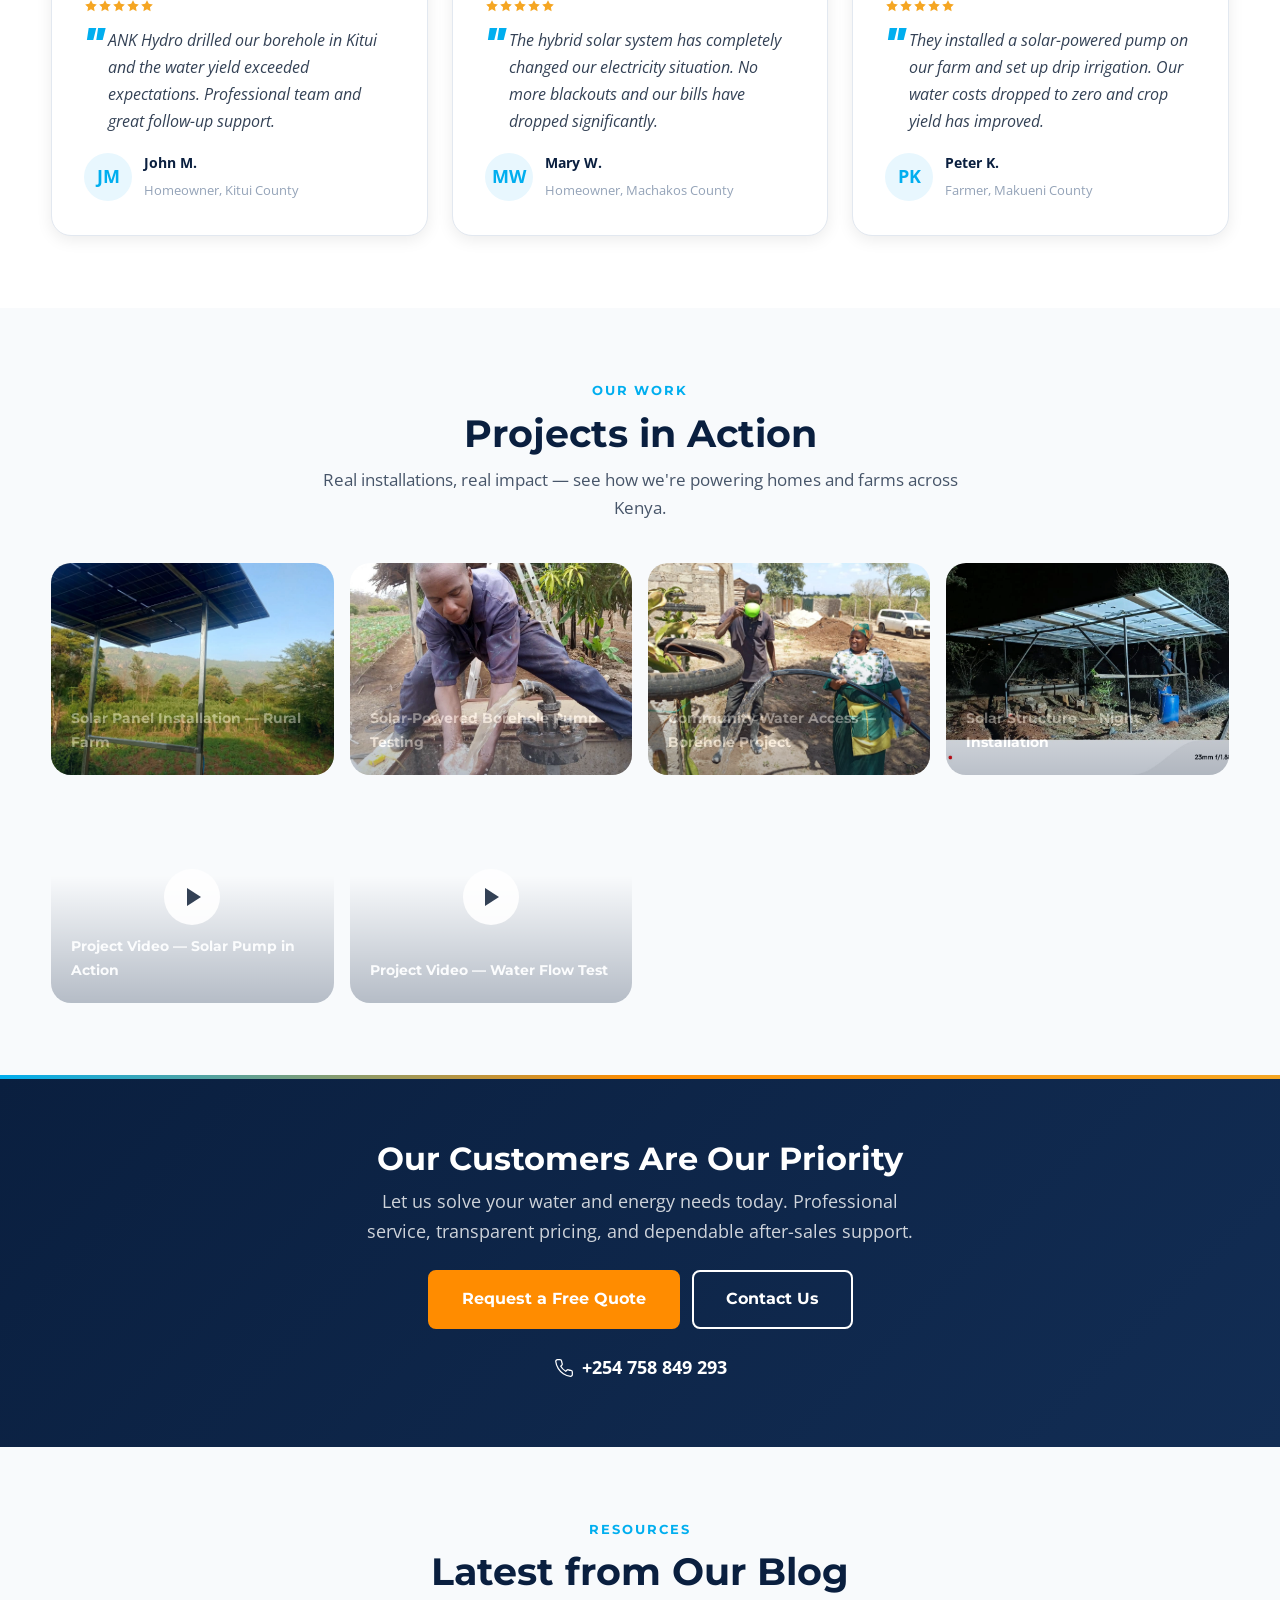
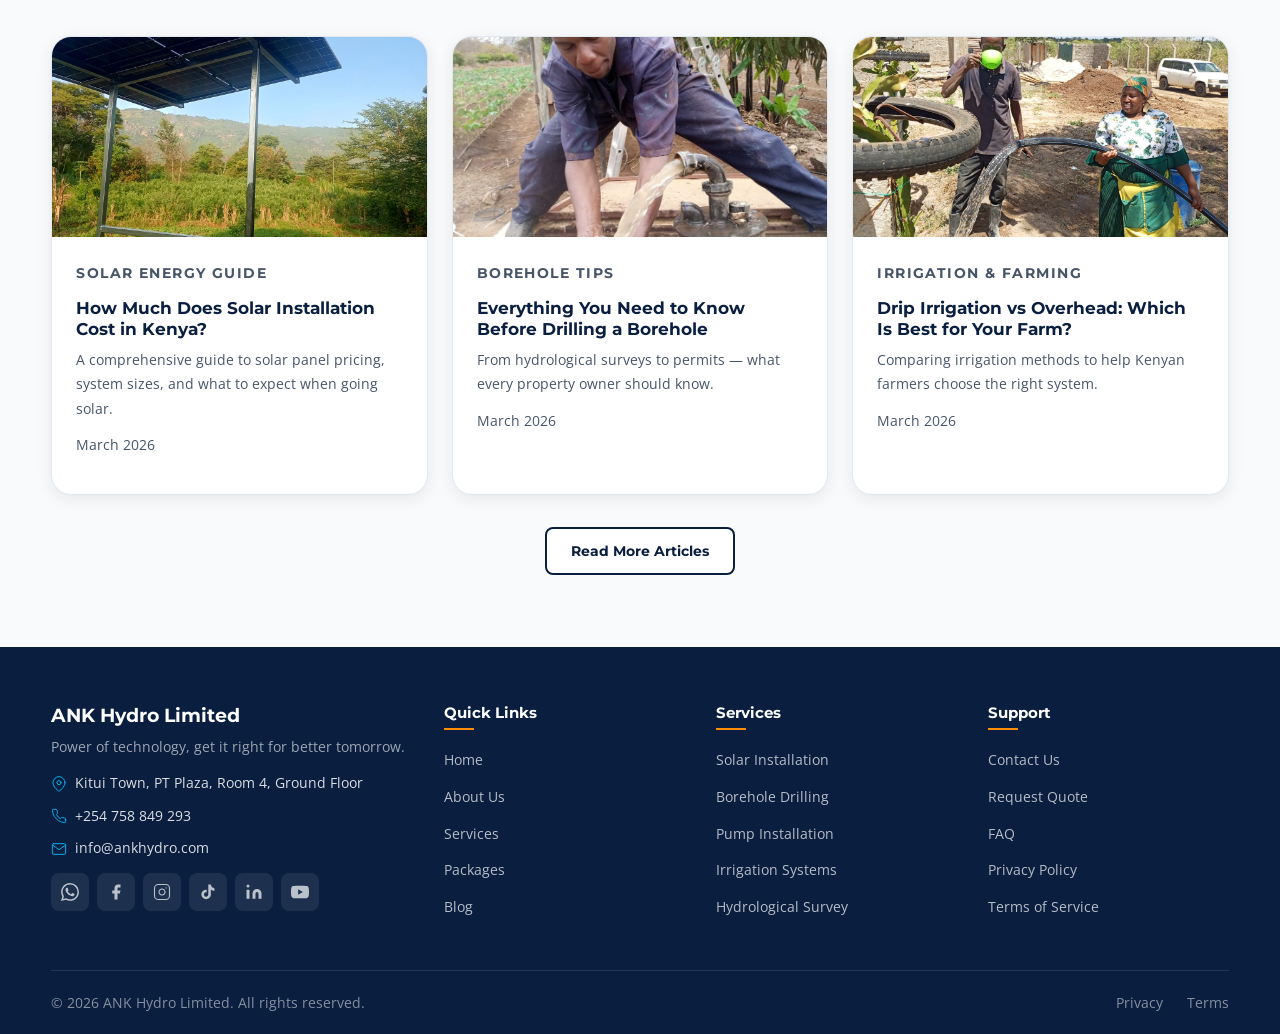
==== commit 1cbcc094: "Fix admin-to-frontend data sync and redesign admin panel - Rewrite site-data.js with error isolation" ====
--- a/index.html
+++ b/index.html
@@ -19,11 +19,7 @@
   <header class="site-header">
     <div class="container nav-wrap">
       <a href="index.html" class="brand">
-        <div class="logo"><img src="images/logo-icon.svg" alt="ANK Hydro" width="40" height="40"></div>
-        <div class="brand-text">
-          <h1>ANK Hydro Limited</h1>
-          <p>Power of technology, get it right for better tomorrow</p>
-        </div>
+        <img src="images/logo-full.png" alt="ANK Hydro Limited" class="brand-logo">
       </a>
       <nav class="nav-links" id="navLinks">
         <a href="index.html" class="active">Home</a>
@@ -45,60 +41,9 @@
   </header>
 
   <main>
-    <!-- Hero -->
-    <section class="hero">
-      <div class="hero-image-bg"><img src="images/solar-panel-daytime.jpg" alt="Solar panel installation by ANK Hydro" loading="eager"></div>
-      <div class="hero-bg-pattern"></div>
-      <div class="container hero-inner">
-        <div class="hero-content">
-          <p class="eyebrow">Solar Energy & Water Solutions — Kenya</p>
-          <h1>Reliable Solar, Borehole &amp; Irrigation Services for Every Kenyan Home &amp; Farm</h1>
-          <p>We deliver high-quality solar powering systems, borehole drilling, pump installation, and irrigation solutions with transparent pricing and 24/7 after-sales support.</p>
-          <div class="hero-actions">
-            <a class="btn btn-primary btn-lg" href="quote.html">
-              Get a Free Quote
-              <svg width="18" height="18"><use href="#icon-arrow-right"/></svg>
-            </a>
-            <a class="btn btn-outline btn-lg" href="packages.html">View Packages</a>
-          </div>
-          <a class="hero-phone" href="tel:+254758849293">
-            <svg width="20" height="20"><use href="#icon-phone"/></svg>
-            Call Us: +254 758 849 293
-          </a>
-        </div>
-        <div class="hero-visual">
-          <div class="hero-card">
-            <div class="hero-card-badge">Best Seller</div>
-            <svg width="32" height="32" style="color:var(--gold);"><use href="#icon-battery"/></svg>
-            <h3>Hybrid Domestic Solar</h3>
-            <div class="price-tag">KES 360,000</div>
-            <p>5.12 kWh Battery + 550W Panels + 3000W Inverter</p>
-            <a class="btn btn-primary btn-sm mt-2" href="packages.html" style="width:100%;justify-content:center;">Learn More</a>
-          </div>
-          <div class="hero-stats">
-            <div class="hero-stat">
-              <span class="stat-number" data-count="150">0</span>
-              <span class="stat-label">Boreholes Drilled</span>
-            </div>
-            <div class="hero-stat">
-              <span class="stat-number" data-count="200">0</span>
-              <span class="stat-label">Solar Installs</span>
-            </div>
-            <div class="hero-stat">
-              <span class="stat-number" data-count="500">0</span>
-              <span class="stat-label">Happy Clients</span>
-            </div>
-            <div class="hero-stat">
-              <span class="stat-number" data-count="15">0</span>
-              <span class="stat-label">Counties Served</span>
-            </div>
-          </div>
-        </div>
-      </div>
-      <!-- Wave divider -->
-      <div class="wave-divider">
-        <svg viewBox="0 0 1440 80" preserveAspectRatio="none"><path fill="var(--gray-50)" d="M0,40 C360,80 720,0 1080,40 C1260,60 1380,50 1440,40 L1440,80 L0,80 Z"/></svg>
-      </div>
+    <!-- Hero Banner -->
+    <section class="hero-banner">
+      <img src="images/ank-hydro-banner.jpg" alt="ANK Hydro Limited - Solar Energy, Borehole Drilling & Water Solutions in Kenya" class="hero-banner-img" loading="eager">
     </section>
 
     <!-- Services Overview -->
--- a/style.css
+++ b/style.css
@@ -146,6 +146,17 @@
   transform: translateY(-2px);
 }
 
+.btn-outline-white {
+  background: transparent;
+  color: var(--white);
+  border-color: rgba(255,255,255,.5);
+}
+.btn-outline-white:hover {
+  background: var(--white);
+  color: var(--navy);
+  transform: translateY(-2px);
+}
+
 .btn-lg { padding: 1rem 2rem; font-size: 1rem; }
 .btn-sm { padding: .5rem 1rem; font-size: .8rem; }
 
@@ -180,11 +191,12 @@
 
 /* ---------- Header / Navigation ---------- */
 .site-header {
-  background: var(--navy);
+  background: var(--white);
   position: sticky;
   top: 0;
   z-index: 100;
-  box-shadow: 0 4px 20px rgba(0,0,0,.2);
+  box-shadow: 0 2px 12px rgba(0,0,0,.1);
+  border-bottom: 2px solid var(--cyan);
 }
 
 .nav-wrap {
@@ -193,6 +205,7 @@
   justify-content: space-between;
   gap: 1rem;
   padding: .75rem 0;
+  position: relative;
 }
 
 .brand {
@@ -217,6 +230,13 @@
   object-fit: contain;
 }
 
+.brand-logo {
+  height: 52px;
+  width: auto;
+  display: block;
+  object-fit: contain;
+}
+
 .brand-text h1 {
   font-size: 1.05rem;
   color: var(--white);
@@ -236,7 +256,7 @@
   gap: .25rem;
 }
 .nav-links a {
-  color: rgba(255,255,255,.9);
+  color: var(--navy);
   font-family: 'Montserrat', sans-serif;
   font-size: .85rem;
   font-weight: 600;
@@ -246,8 +266,8 @@
 }
 .nav-links a:hover,
 .nav-links a.active {
-  background: rgba(255,255,255,.12);
-  color: var(--white);
+  background: var(--cyan-light);
+  color: var(--cyan);
 }
 
 .nav-cta {
@@ -266,7 +286,7 @@
   display: block;
   width: 24px;
   height: 2.5px;
-  background: var(--white);
+  background: var(--navy);
   border-radius: 2px;
   transition: var(--transition);
   margin: 5px 0;
@@ -280,7 +300,7 @@
   display: none;
   align-items: center;
   gap: .4rem;
-  color: var(--white);
+  color: var(--navy);
   font-weight: 600;
   font-size: .85rem;
 }
@@ -633,6 +653,23 @@
 .value-card p { font-size: .85rem; color: var(--gray-600); }
 
 /* Package Cards */
+.package-img {
+  margin: -2rem -2rem 1.5rem;
+  border-radius: var(--radius-lg) var(--radius-lg) 0 0;
+  overflow: hidden;
+  height: 180px;
+}
+.package-img img {
+  width: 100%;
+  height: 100%;
+  object-fit: cover;
+  display: block;
+  transition: transform .4s ease;
+}
+.package-card:hover .package-img img {
+  transform: scale(1.05);
+}
+
 .package-card {
   background: var(--white);
   border-radius: var(--radius-lg);
@@ -1282,9 +1319,14 @@
   .hero-stats { max-width: 320px; margin: 0 auto; }
   .hero-card { margin: 0 auto; }
 
-  .menu-toggle { display: block; }
+  .site-header { overflow: visible; position: sticky; }
+  .nav-wrap { position: relative; }
+  .menu-toggle { display: block; z-index: 1010; }
   .nav-links {
     display: none;
+    visibility: hidden;
+    opacity: 0;
+    pointer-events: none;
     position: absolute;
     top: 100%;
     left: 0;
@@ -1293,12 +1335,34 @@
     flex-direction: column;
     padding: 1rem;
     box-shadow: 0 12px 30px rgba(0,0,0,.3);
-    border-top: 1px solid rgba(255,255,255,.1);
+    border-top: 2px solid var(--cyan);
+    z-index: 1005;
+    transition: opacity .25s ease, visibility .25s ease;
   }
-  .nav-links.open { display: flex; }
-  .nav-links a { padding: .75rem 1rem; width: 100%; }
+  .nav-links.open {
+    display: flex !important;
+    visibility: visible !important;
+    opacity: 1 !important;
+    pointer-events: auto !important;
+  }
+  .nav-links a {
+    padding: .85rem 1.2rem;
+    width: 100%;
+    text-align: left;
+    color: var(--white) !important;
+    font-size: 1rem;
+    border-bottom: 1px solid rgba(255,255,255,.08);
+  }
+  .nav-links a:last-child { border-bottom: none; }
+  .nav-links a:hover,
+  .nav-links a.active {
+    background: rgba(0,174,239,.15);
+    color: var(--cyan) !important;
+  }
   .nav-cta { display: none; }
   .header-phone { display: flex; }
+  .brand-logo { height: 38px; }
+  .menu-toggle span { background: var(--navy); }
 
   .section { padding: 3rem 0; }
 }
@@ -1321,6 +1385,122 @@
   .hero-stats { grid-template-columns: 1fr 1fr; gap: .5rem; }
 }
 
+/* ---------- Blog Post Page ---------- */
+.page-hero-sm { padding: 1.5rem 0; }
+.page-hero-sm .breadcrumb { margin-top: 0; }
+
+.blog-post { max-width: 800px; margin: 0 auto; }
+.blog-post-header { margin-bottom: 2rem; }
+.blog-post-header .blog-category {
+  display: inline-block;
+  background: var(--cyan-light);
+  color: var(--cyan);
+  padding: .25rem .75rem;
+  border-radius: 20px;
+  font-size: .8rem;
+  font-weight: 600;
+  margin-bottom: 1rem;
+}
+.blog-post-header h1 {
+  font-size: 2rem;
+  line-height: 1.3;
+  margin-bottom: 1rem;
+}
+.blog-post-meta {
+  display: flex;
+  flex-wrap: wrap;
+  gap: 1.5rem;
+  color: var(--gray-400);
+  font-size: .9rem;
+}
+.blog-post-meta span::before {
+  content: '';
+}
+.blog-post-image {
+  margin-bottom: 2rem;
+  border-radius: var(--radius-lg);
+  overflow: hidden;
+}
+.blog-post-image img {
+  width: 100%;
+  height: auto;
+  display: block;
+  border-radius: var(--radius-lg);
+}
+.blog-post-content {
+  font-size: 1.05rem;
+  line-height: 1.8;
+  color: var(--gray-700);
+}
+.blog-post-content h2 {
+  font-size: 1.5rem;
+  margin: 2.5rem 0 1rem;
+  color: var(--navy);
+}
+.blog-post-content h3 {
+  font-size: 1.2rem;
+  margin: 2rem 0 .75rem;
+  color: var(--navy);
+}
+.blog-post-content p { margin-bottom: 1.25rem; }
+.blog-post-content ul,
+.blog-post-content ol {
+  margin: 1rem 0 1.5rem 1.5rem;
+}
+.blog-post-content li {
+  margin-bottom: .5rem;
+  line-height: 1.7;
+}
+.blog-post-content a {
+  color: var(--cyan);
+  font-weight: 600;
+}
+.blog-post-content a:hover { text-decoration: underline; }
+.blog-post-content blockquote {
+  border-left: 4px solid var(--cyan);
+  padding: 1rem 1.5rem;
+  margin: 1.5rem 0;
+  background: var(--gray-50);
+  border-radius: 0 var(--radius) var(--radius) 0;
+}
+.blog-post-content table {
+  width: 100%;
+  border-collapse: collapse;
+  margin: 1.5rem 0;
+  font-size: .95rem;
+}
+
+.blog-post-cta {
+  max-width: 800px;
+  margin: 3rem auto;
+  text-align: center;
+  background: var(--gray-50);
+  padding: 2.5rem;
+  border-radius: var(--radius-lg);
+  border: 1px solid var(--gray-200);
+}
+.blog-post-cta h3 { margin-bottom: .5rem; }
+.blog-post-cta p { color: var(--gray-600); margin-bottom: 1.5rem; }
+
+.blog-post-nav {
+  max-width: 800px;
+  margin: 2rem auto;
+  text-align: center;
+}
+
+/* Blog cards as links */
+a.blog-card {
+  text-decoration: none;
+  color: inherit;
+  display: flex;
+  flex-direction: column;
+  transition: transform .2s ease, box-shadow .2s ease;
+}
+a.blog-card:hover {
+  transform: translateY(-4px);
+  box-shadow: var(--shadow-lg);
+}
+
 /* ---------- Project Images ---------- */
 .service-img {
   border-radius: var(--radius-lg);
@@ -1425,7 +1605,30 @@
   margin-left: 3px;
 }
 
-/* ---------- Hero Image Background ---------- */
+/* ---------- Hero Banner ---------- */
+.hero-home {
+  min-height: 85vh;
+  display: flex;
+  align-items: center;
+  padding: 5rem 0 6rem;
+}
+.hero-home .hero-image-bg img {
+  opacity: .2;
+}
+.hero-home .hero-bg-pattern {
+  z-index: 0;
+}
+.hero-banner {
+  padding: 0;
+  overflow: hidden;
+}
+.hero-banner-img {
+  width: 100%;
+  display: block;
+  object-fit: cover;
+}
+
+/* ---------- Hero Image Background (legacy) ---------- */
 .hero-image-bg {
   position: absolute;
   inset: 0;
@@ -1435,7 +1638,7 @@
   width: 100%;
   height: 100%;
   object-fit: cover;
-  opacity: .15;
+  opacity: .45;
 }
 
 /* ---------- Lightbox ---------- */
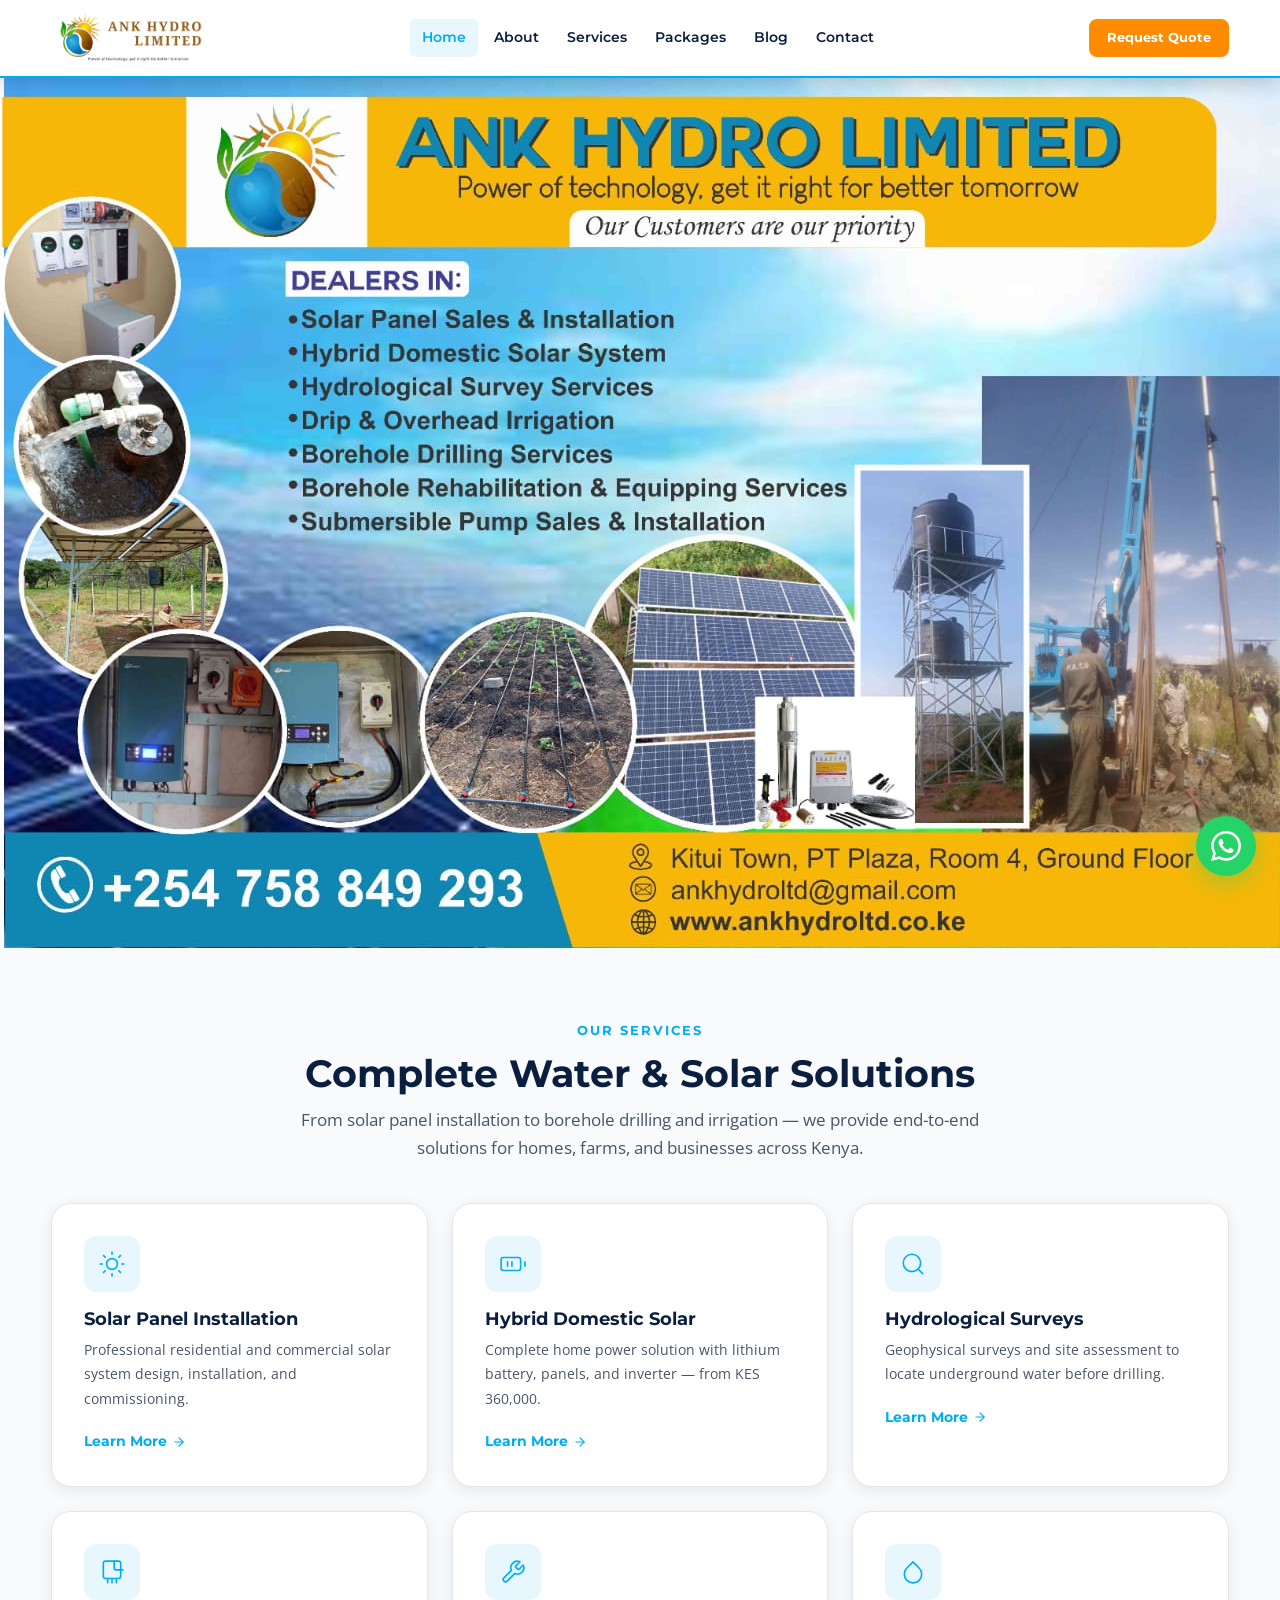
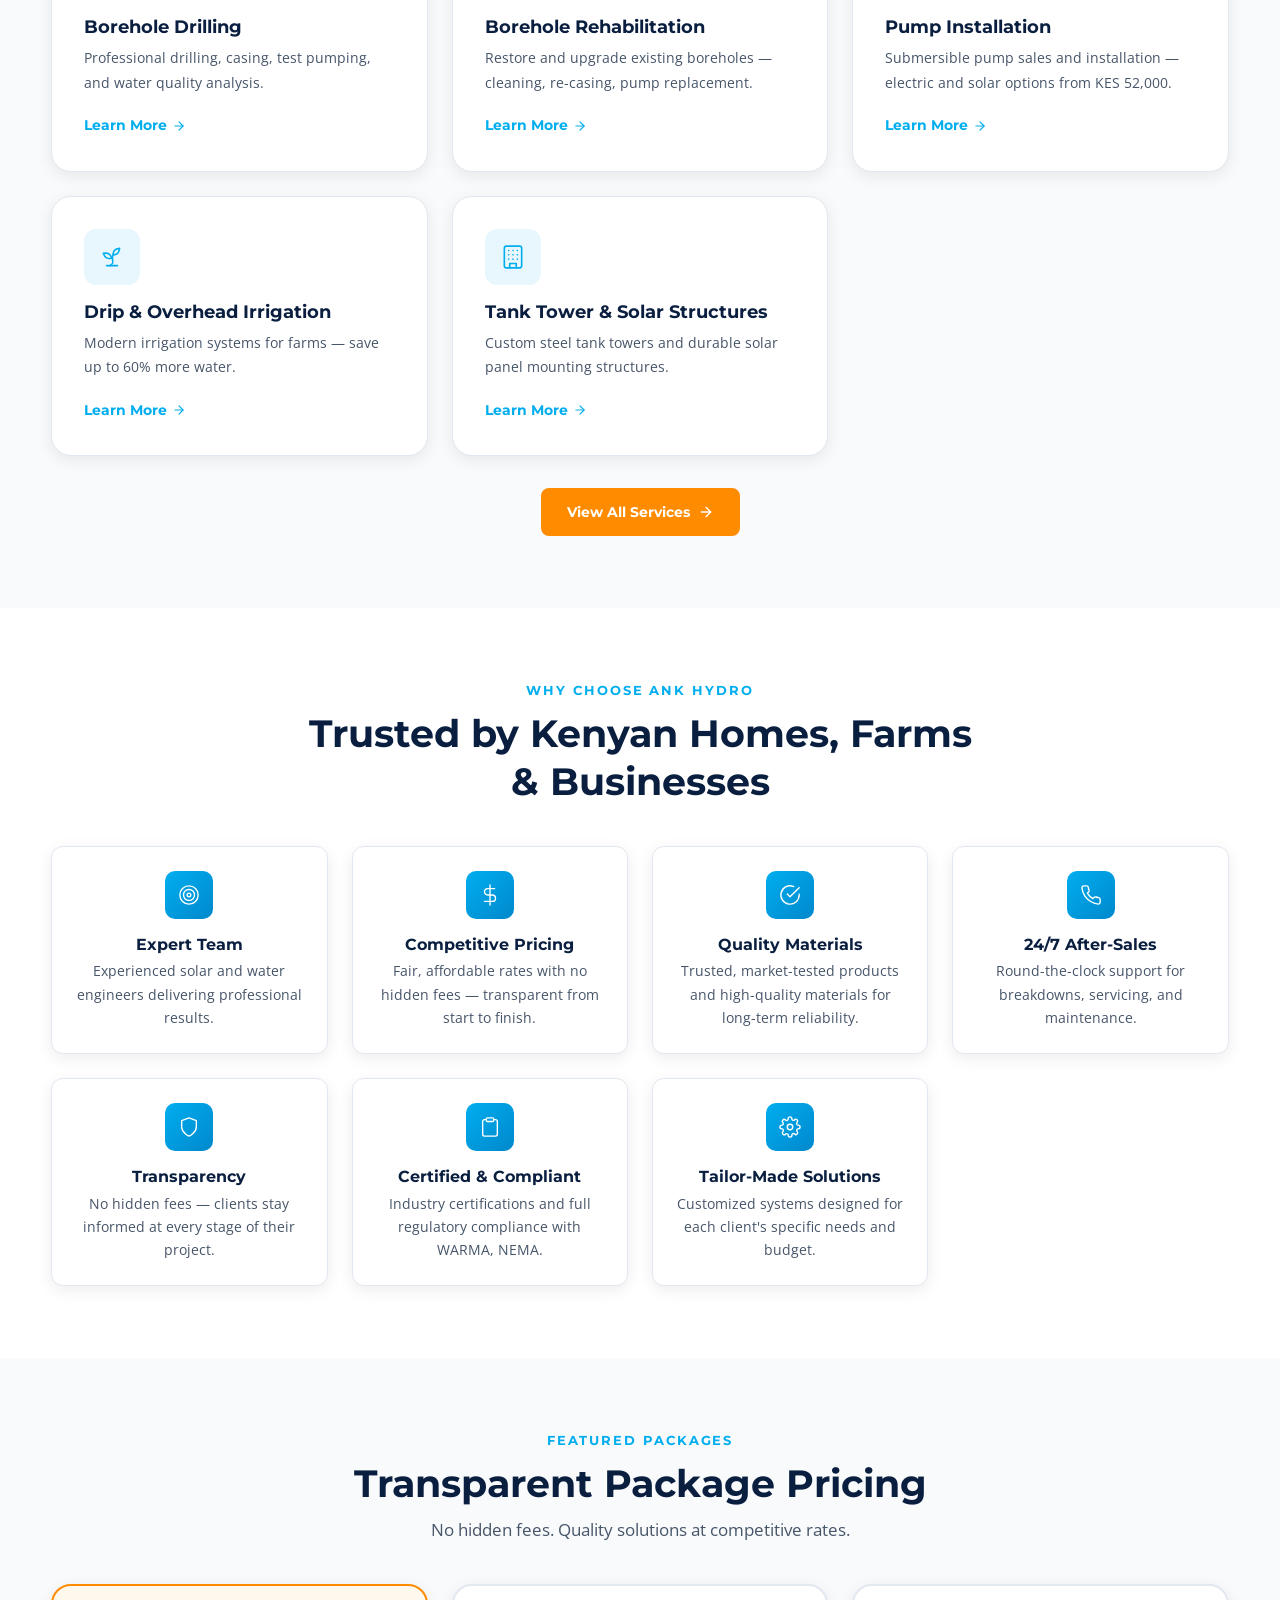
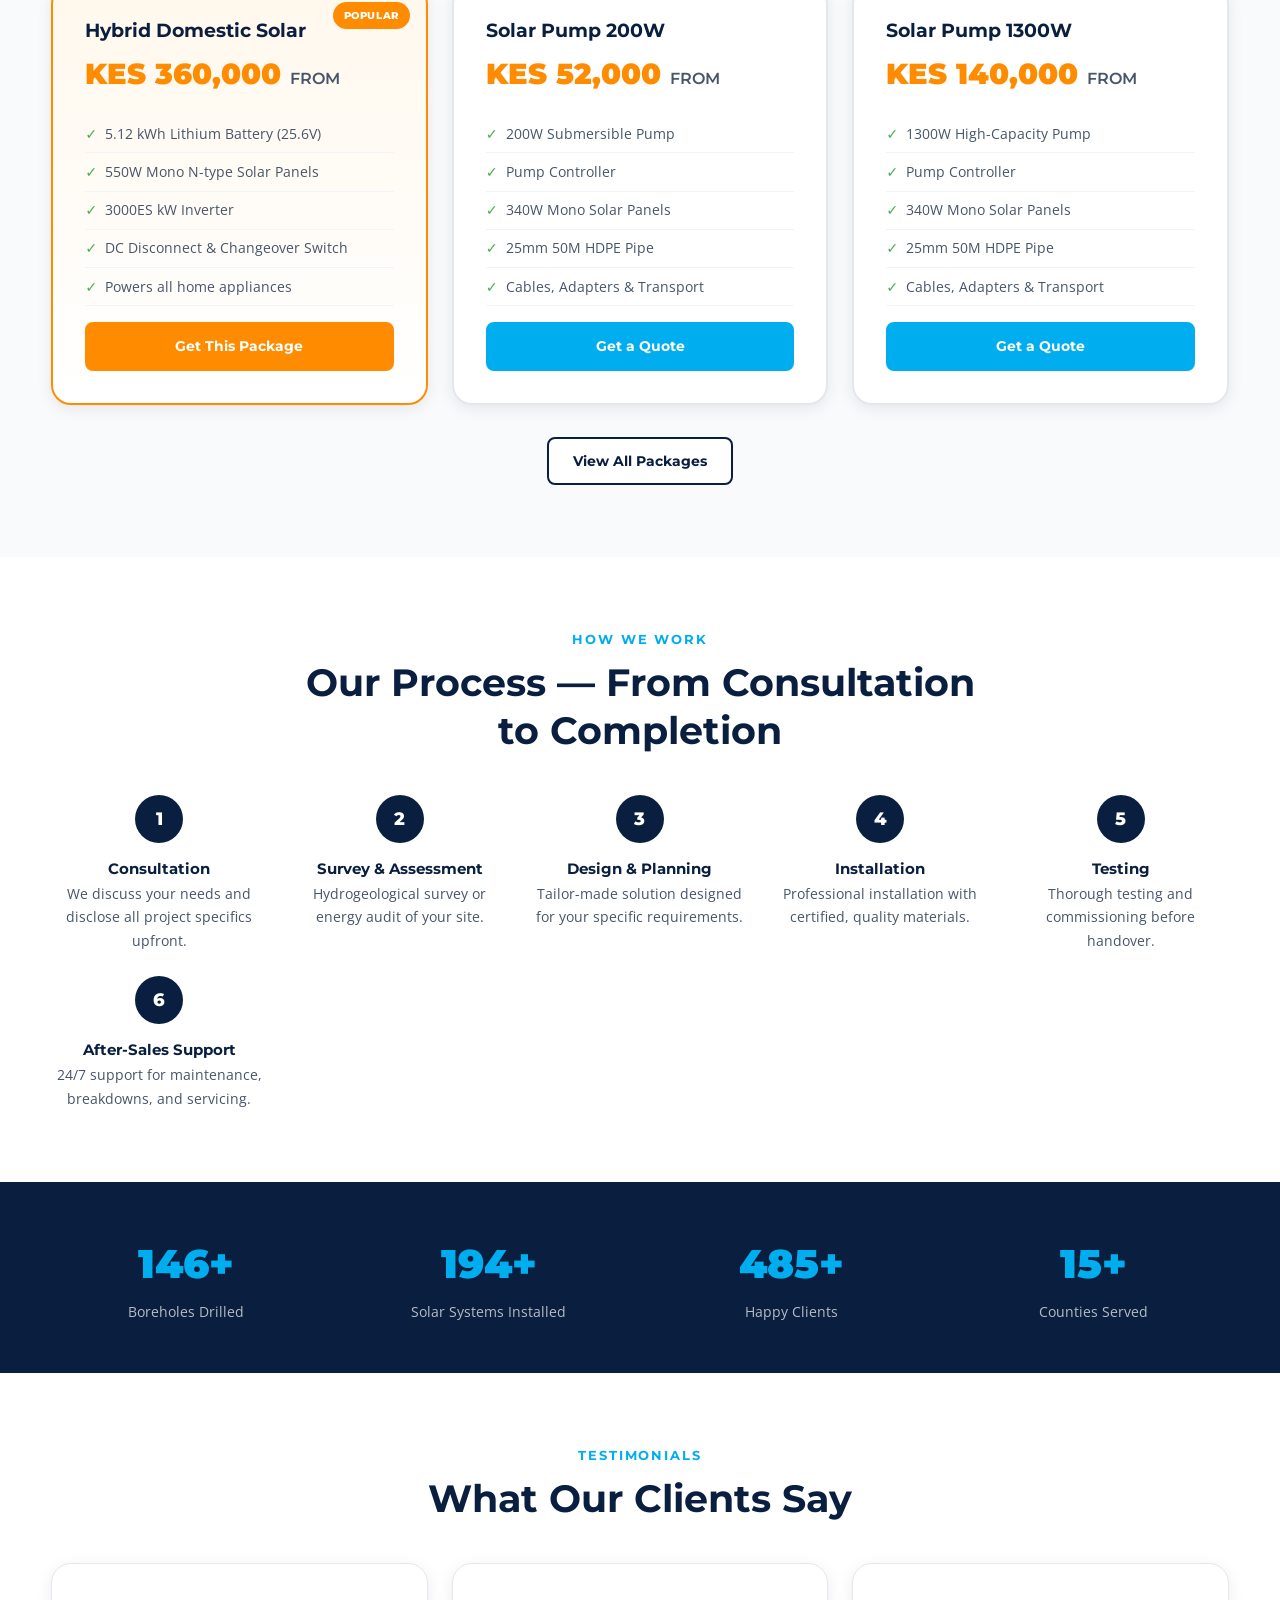
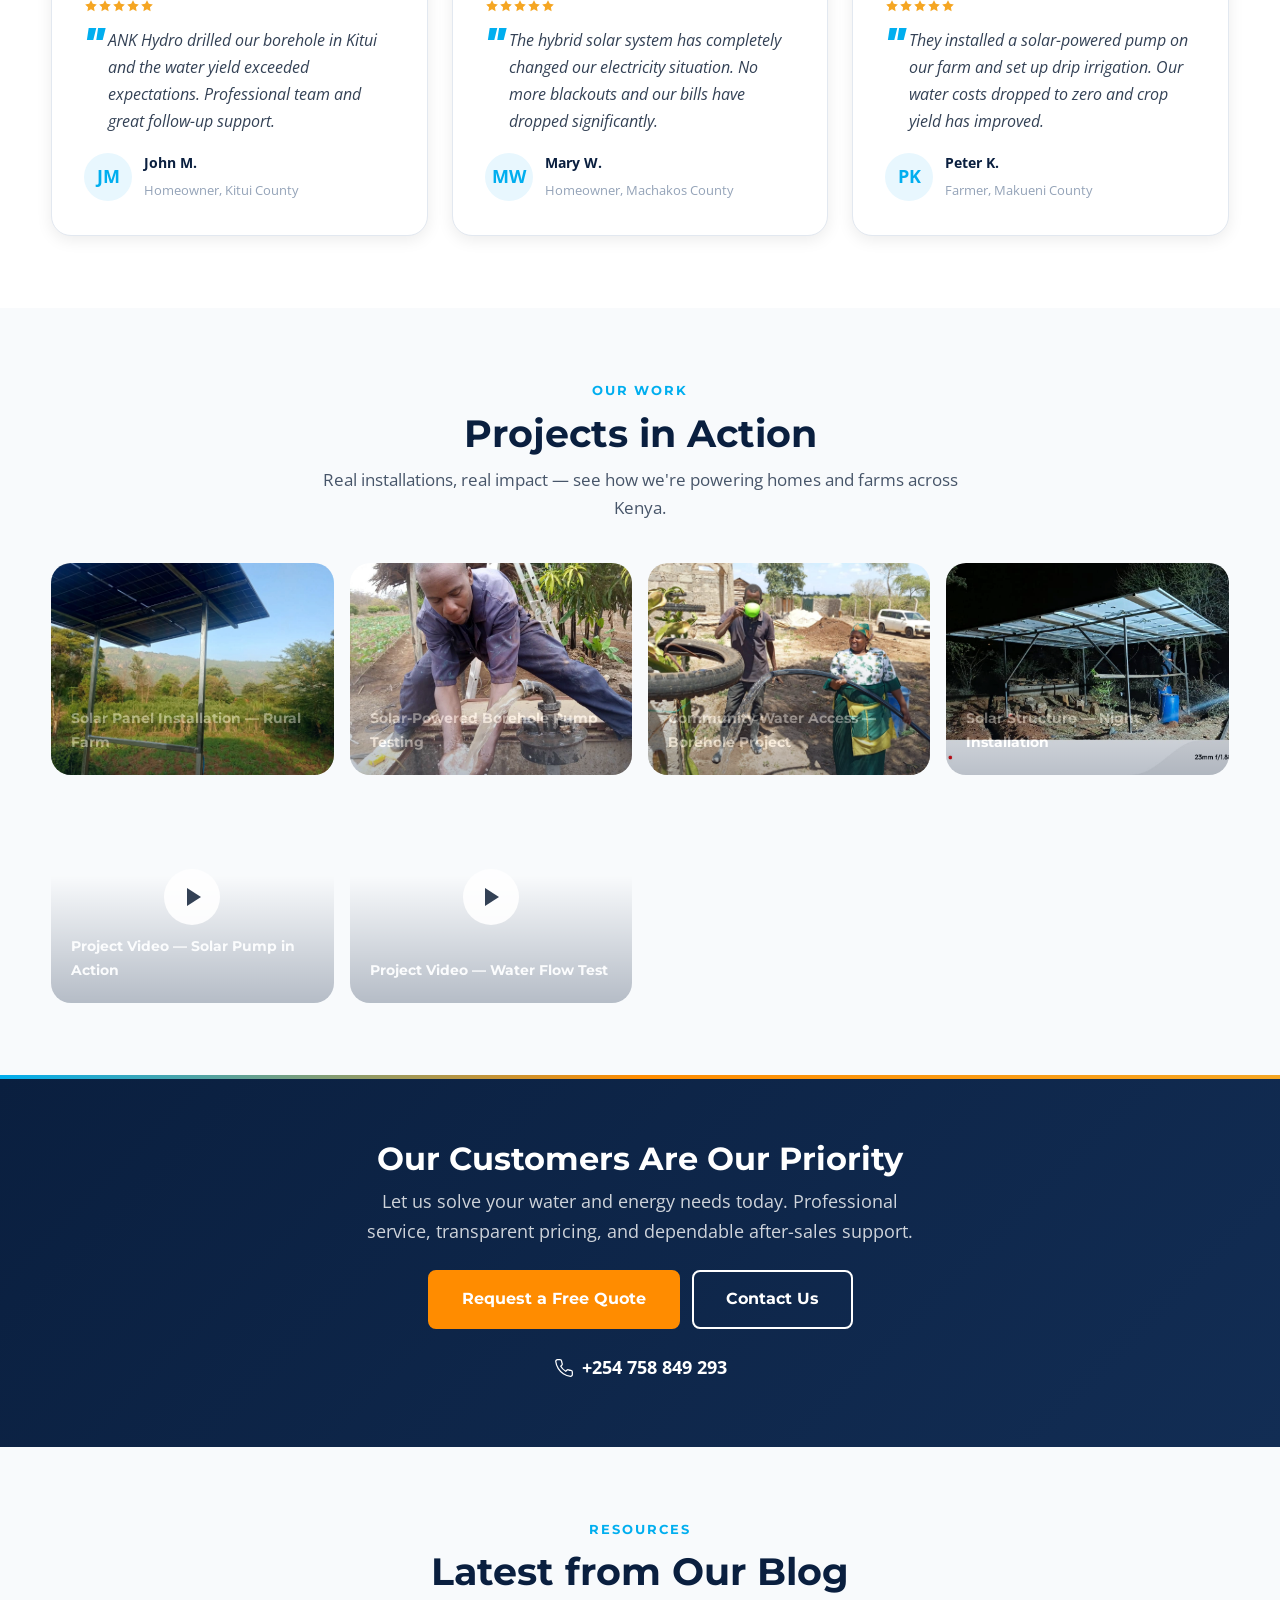
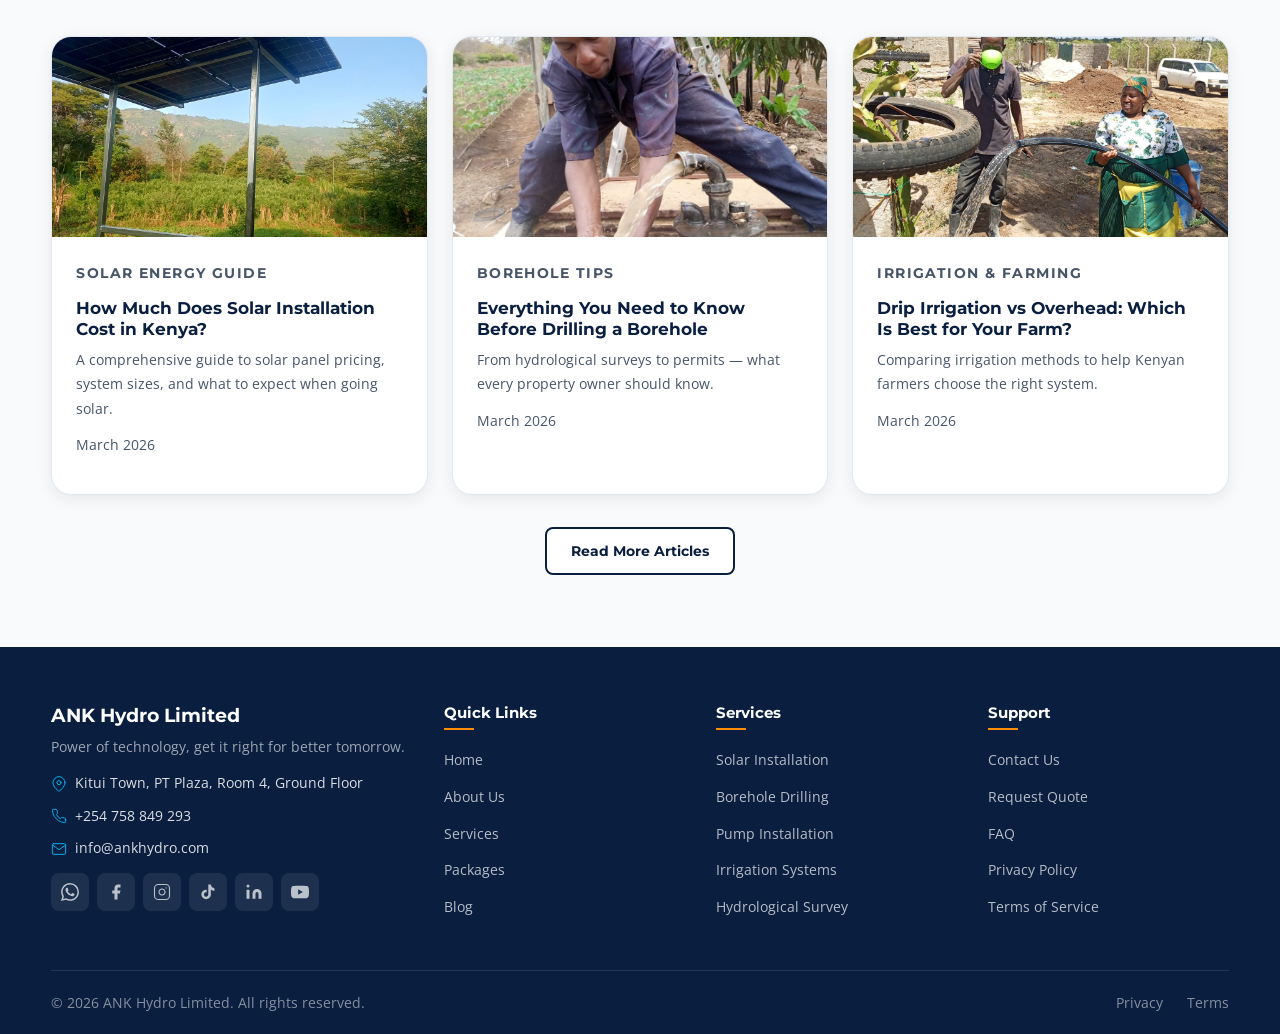
==== commit bdbf38d6: "Fix 7 admin-to-frontend data sync bugs found in comprehensive audit 1. Fix slug mismatch: services.h" ====
--- a/index.html
+++ b/index.html
@@ -83,7 +83,7 @@
             <div class="service-icon"><svg width="26" height="26"><use href="#icon-wrench"/></svg></div>
             <h3>Borehole Rehabilitation</h3>
             <p>Restore and upgrade existing boreholes — cleaning, re-casing, pump replacement.</p>
-            <a class="card-link" href="services.html#borehole-rehab">Learn More <svg width="14" height="14"><use href="#icon-arrow-right"/></svg></a>
+            <a class="card-link" href="services.html#borehole-rehabilitation">Learn More <svg width="14" height="14"><use href="#icon-arrow-right"/></svg></a>
           </article>
           <article class="service-card fade-up">
             <div class="service-icon"><svg width="26" height="26"><use href="#icon-droplet"/></svg></div>
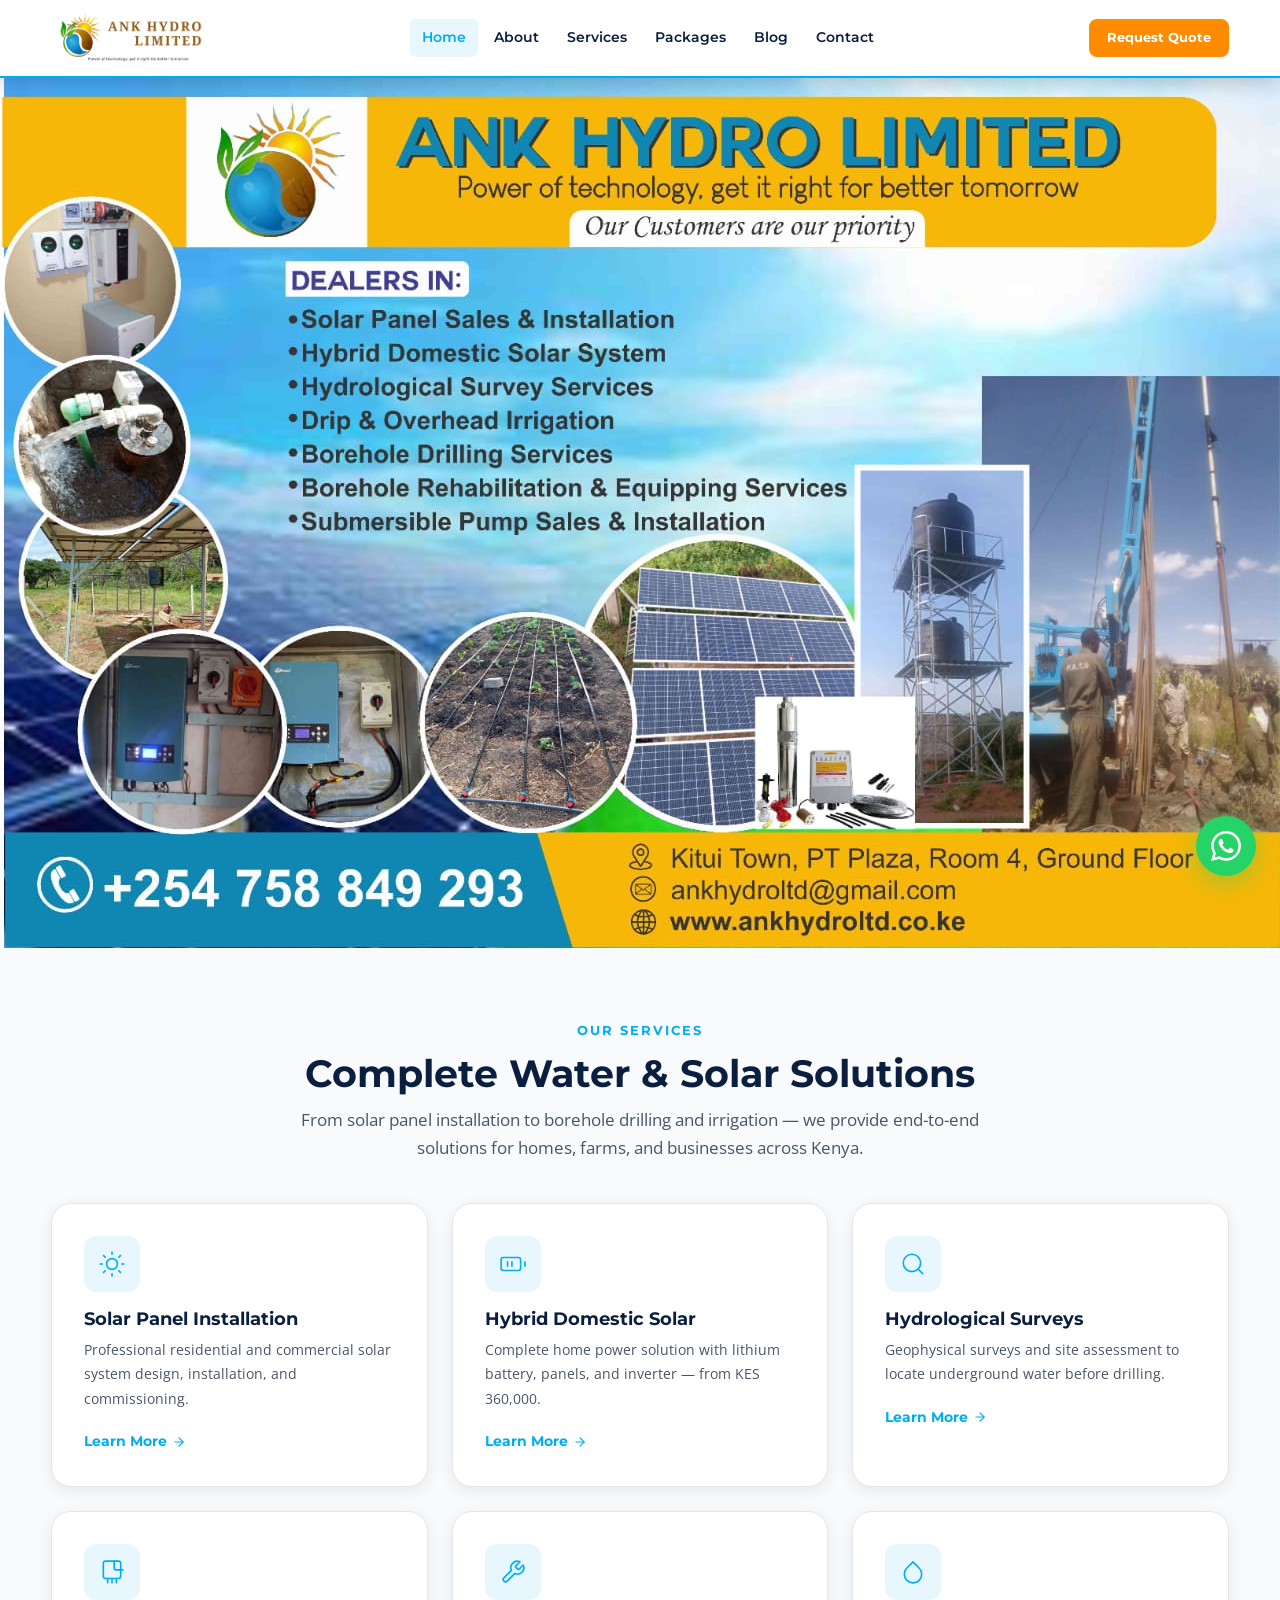
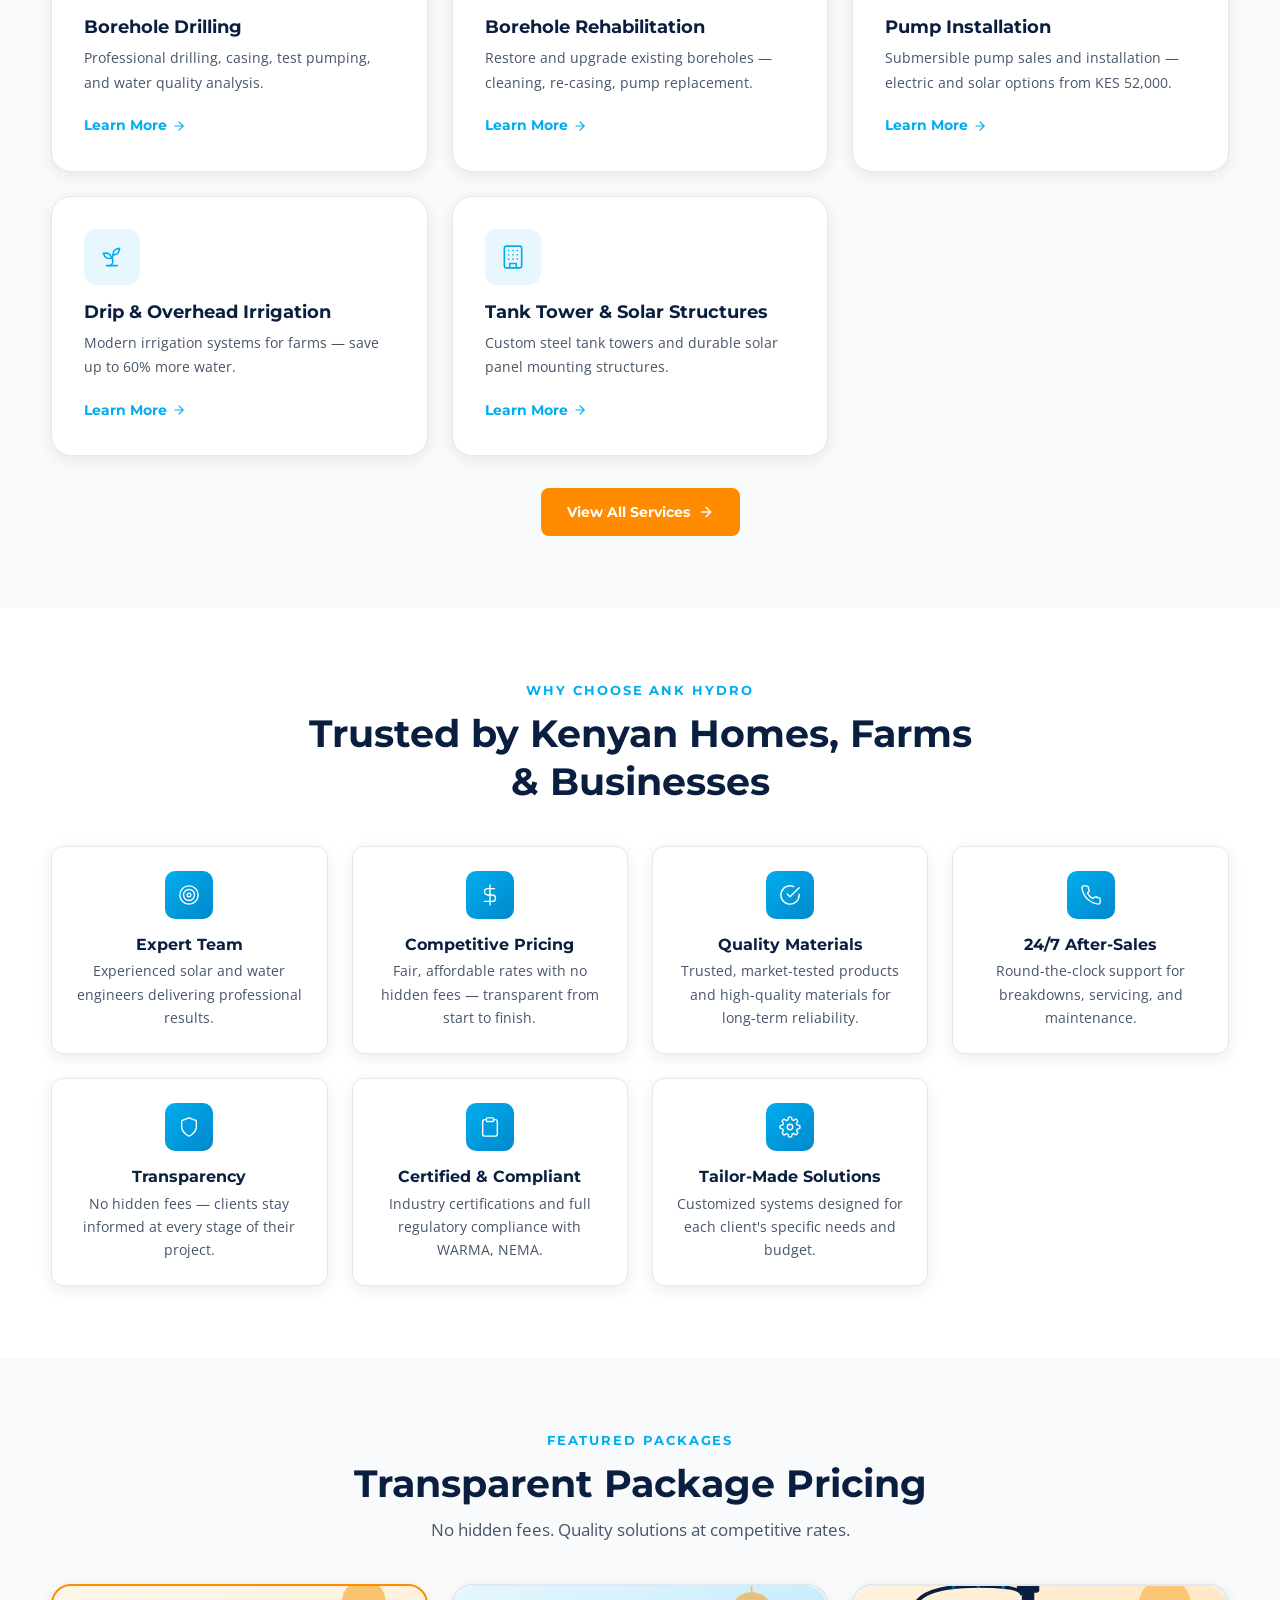
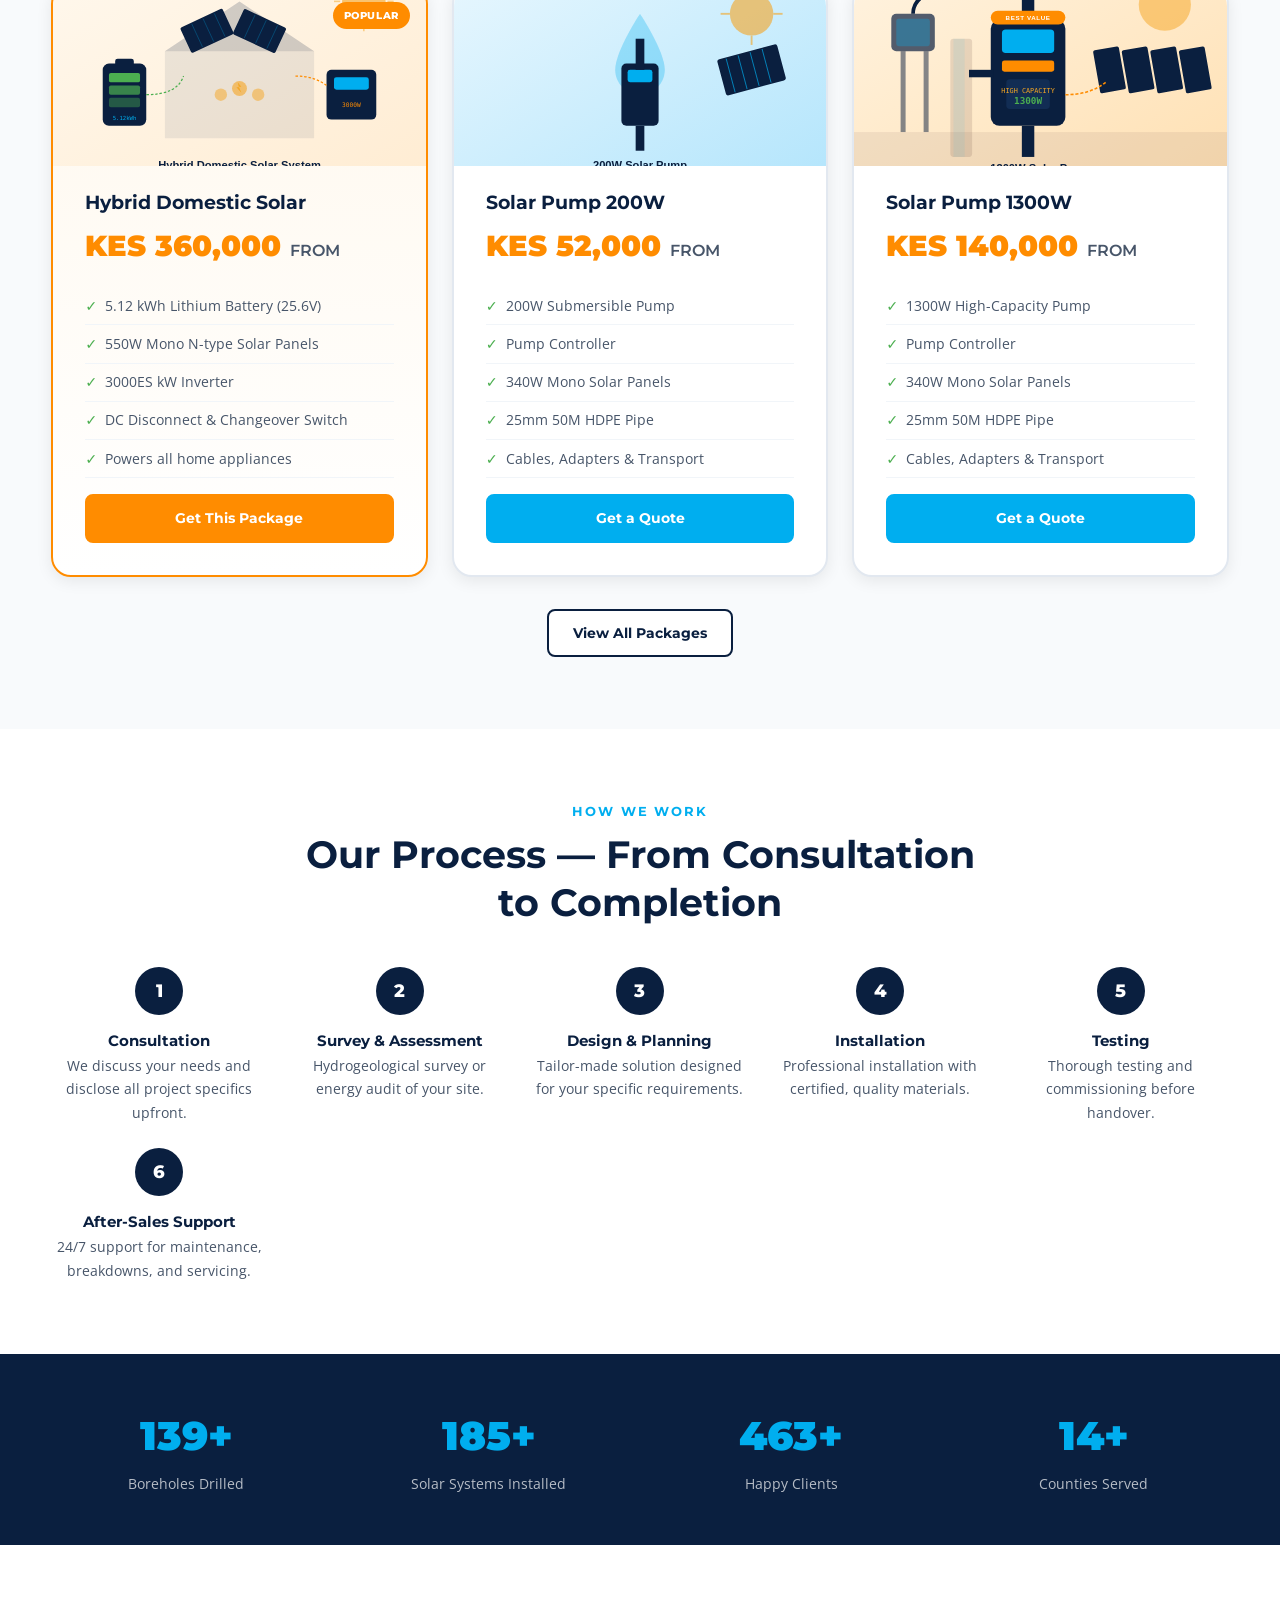
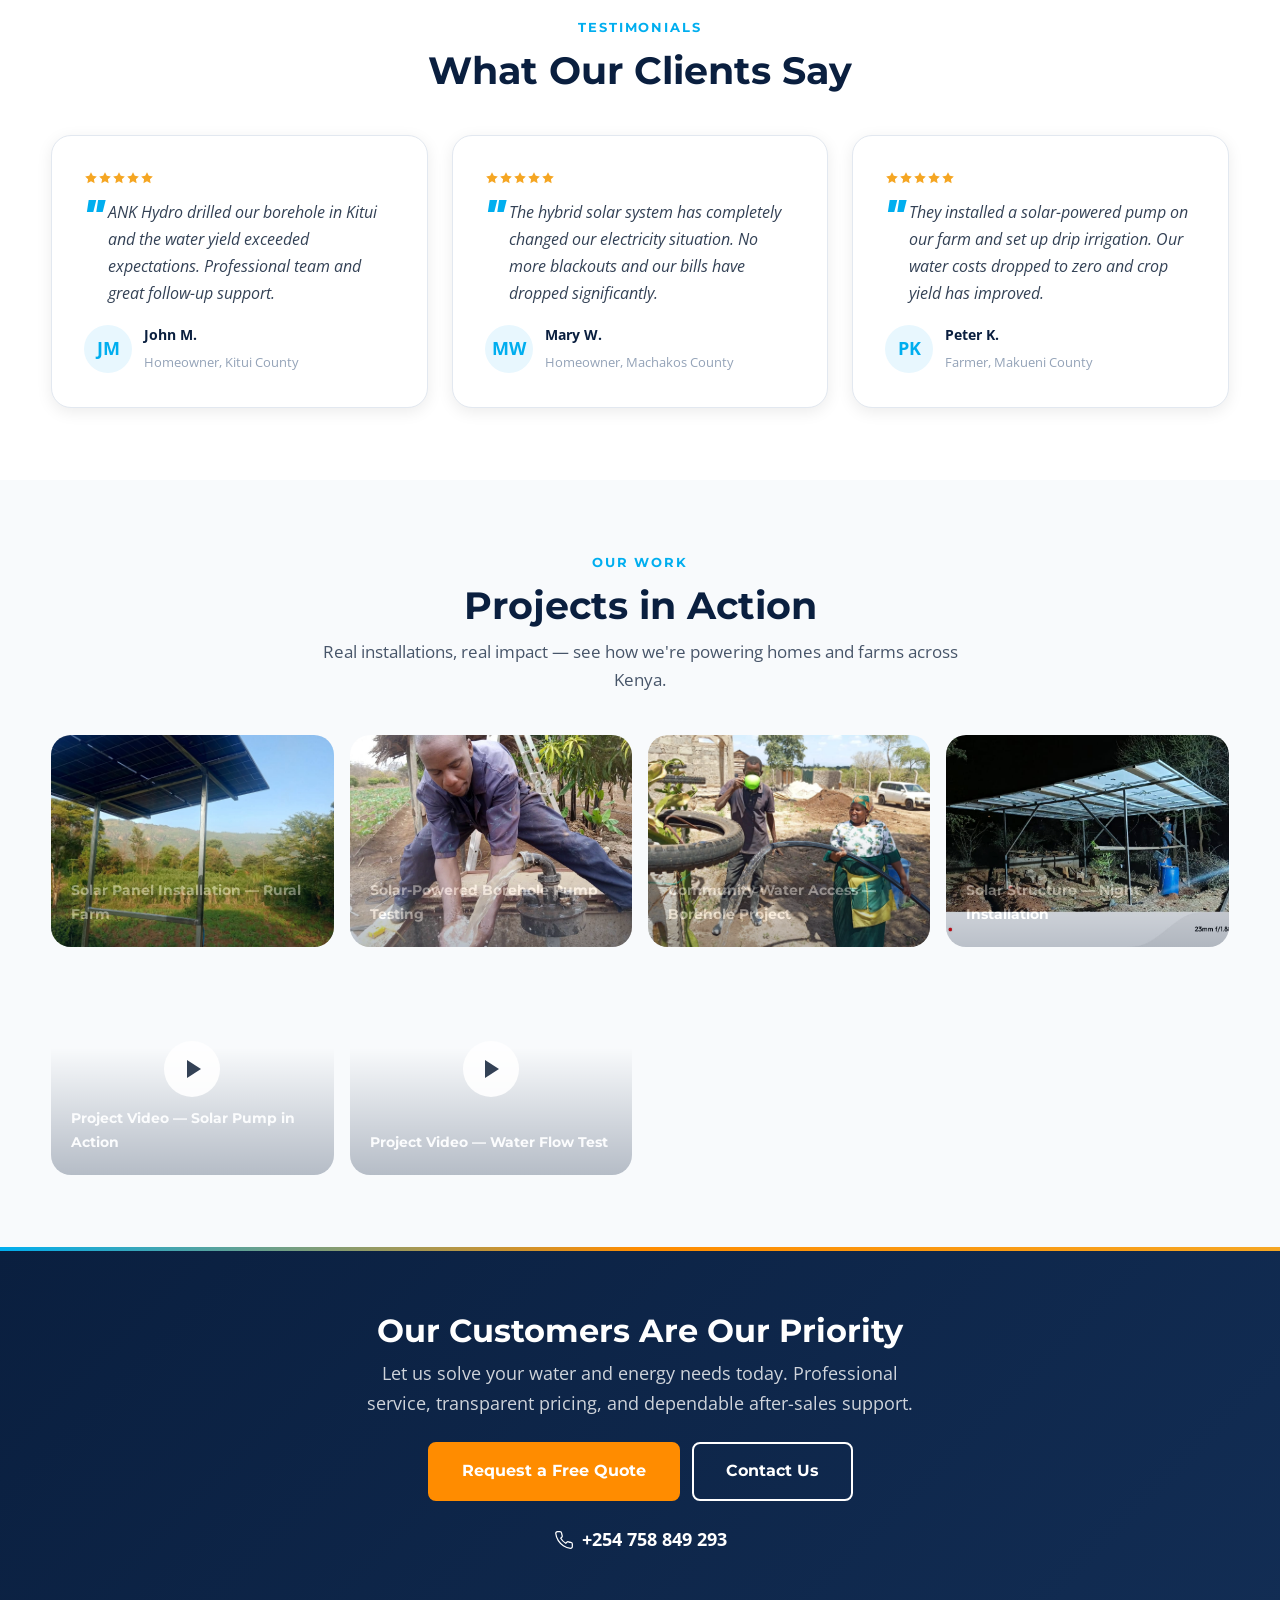
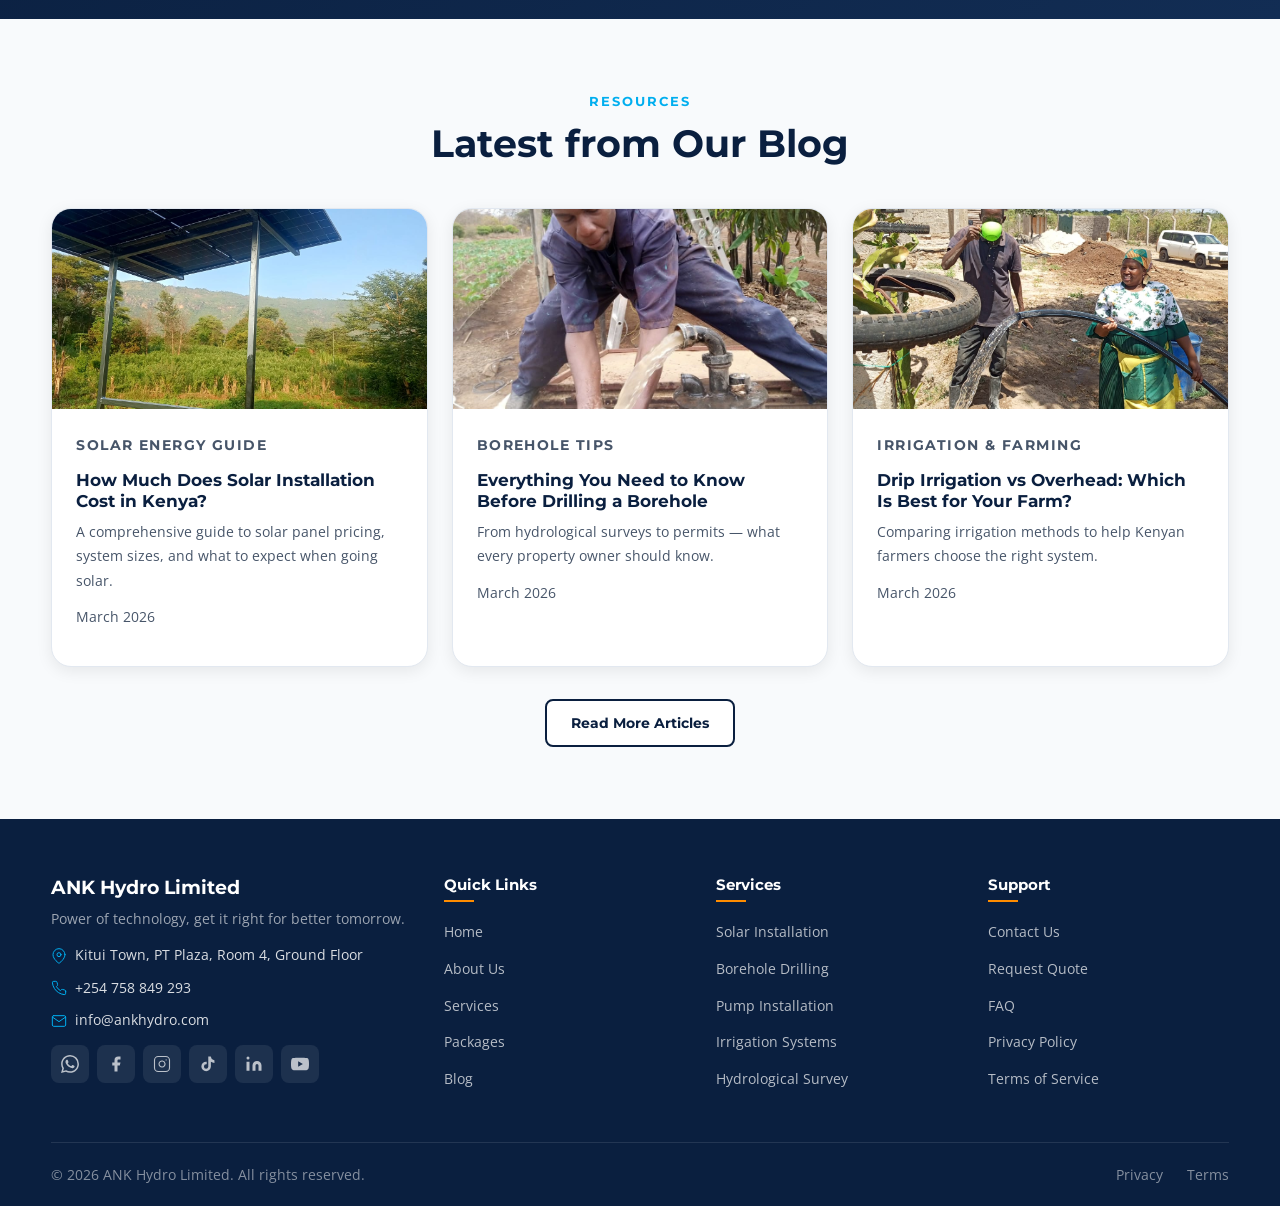
==== commit d9a043eb: "Add package images to homepage Featured Packages section Use existing placeholder SVGs (hybrid-solar" ====
--- a/index.html
+++ b/index.html
@@ -167,6 +167,7 @@
         </div>
         <div class="grid-3 stagger-children">
           <article class="package-card featured fade-up">
+            <div class="package-img"><img src="images/placeholder-hybrid-solar.svg" alt="Hybrid Domestic Solar Package" loading="lazy"></div>
             <h3>Hybrid Domestic Solar</h3>
             <div class="package-price">KES 360,000 <small>FROM</small></div>
             <ul class="package-specs">
@@ -179,6 +180,7 @@
             <a class="btn btn-primary" href="quote.html?package=hybrid-solar" style="width:100%;justify-content:center;">Get This Package</a>
           </article>
           <article class="package-card fade-up">
+            <div class="package-img"><img src="images/placeholder-pump-200w.svg" alt="200W Solar Pump Package" loading="lazy"></div>
             <h3>Solar Pump 200W</h3>
             <div class="package-price">KES 52,000 <small>FROM</small></div>
             <ul class="package-specs">
@@ -191,6 +193,7 @@
             <a class="btn btn-cyan" href="quote.html?package=pump-200w" style="width:100%;justify-content:center;">Get a Quote</a>
           </article>
           <article class="package-card fade-up">
+            <div class="package-img"><img src="images/placeholder-pump-1300w.svg" alt="1300W Solar Pump Package" loading="lazy"></div>
             <h3>Solar Pump 1300W</h3>
             <div class="package-price">KES 140,000 <small>FROM</small></div>
             <ul class="package-specs">
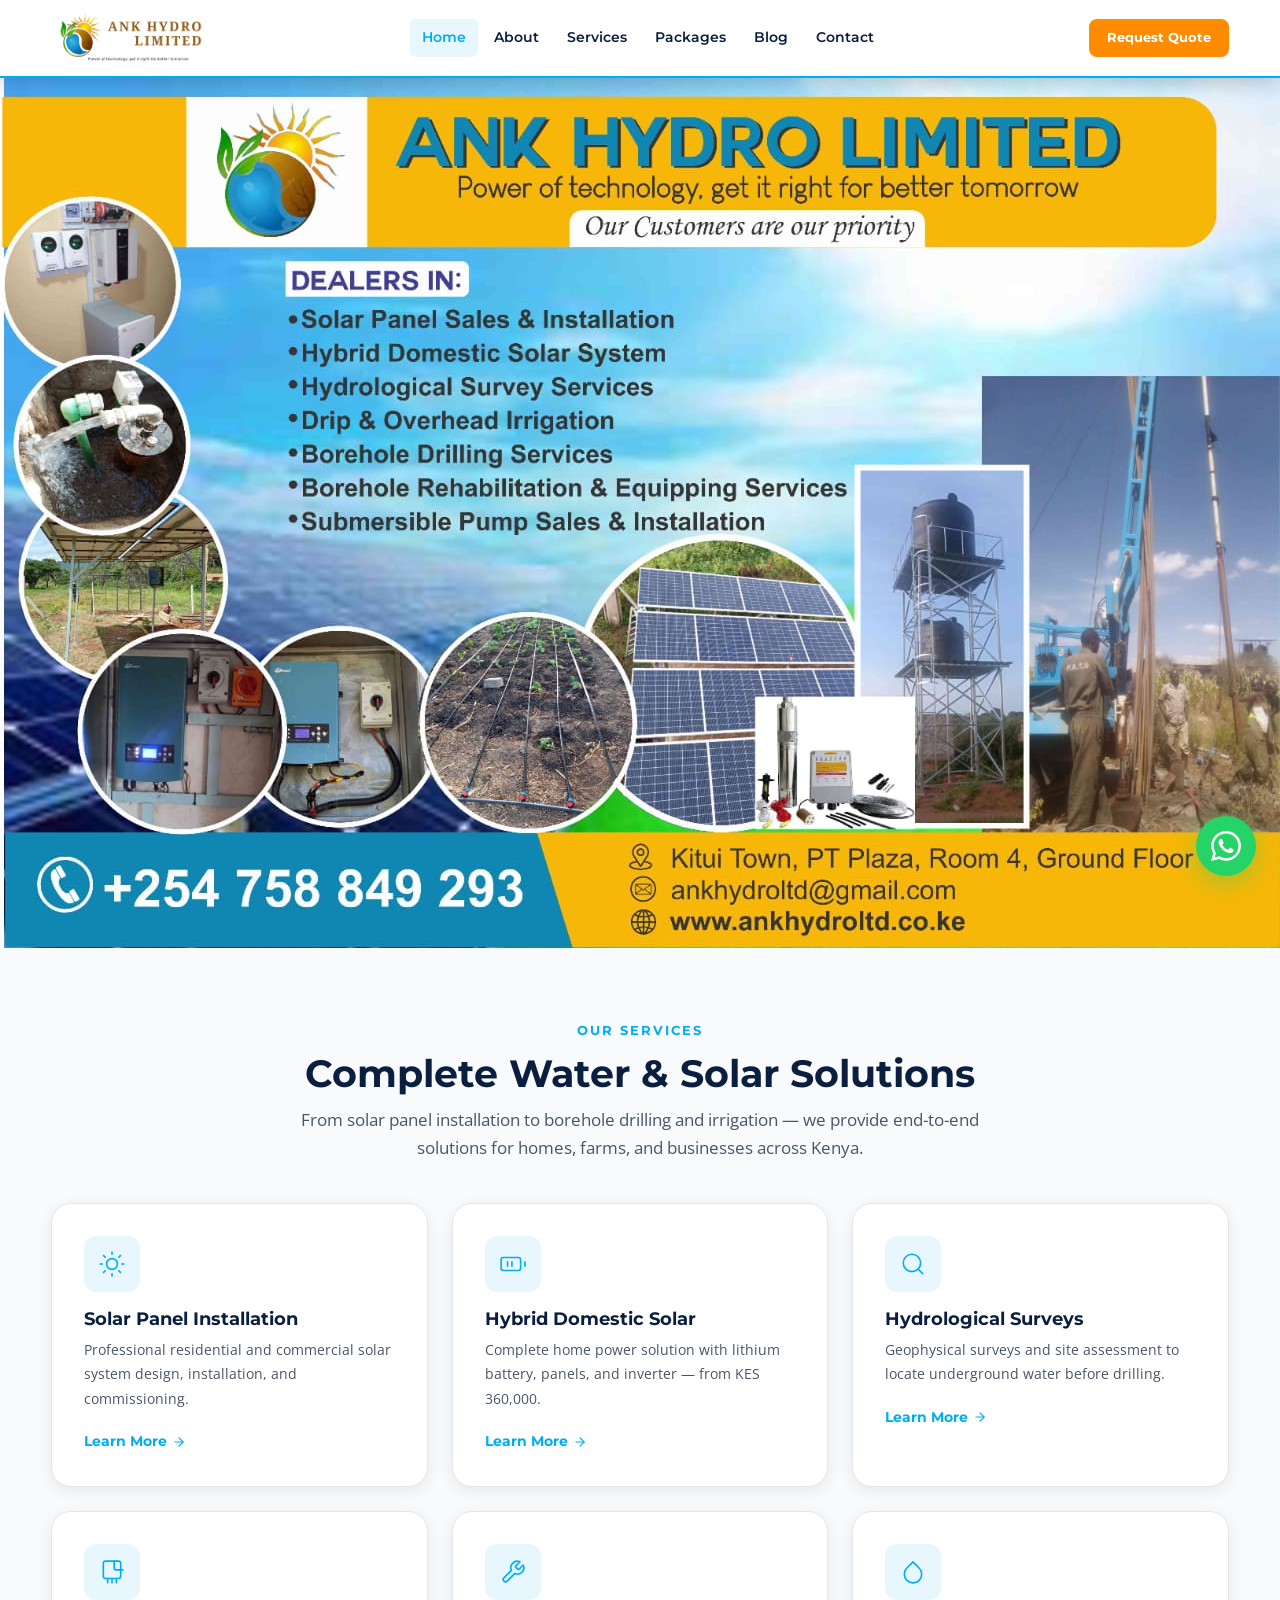
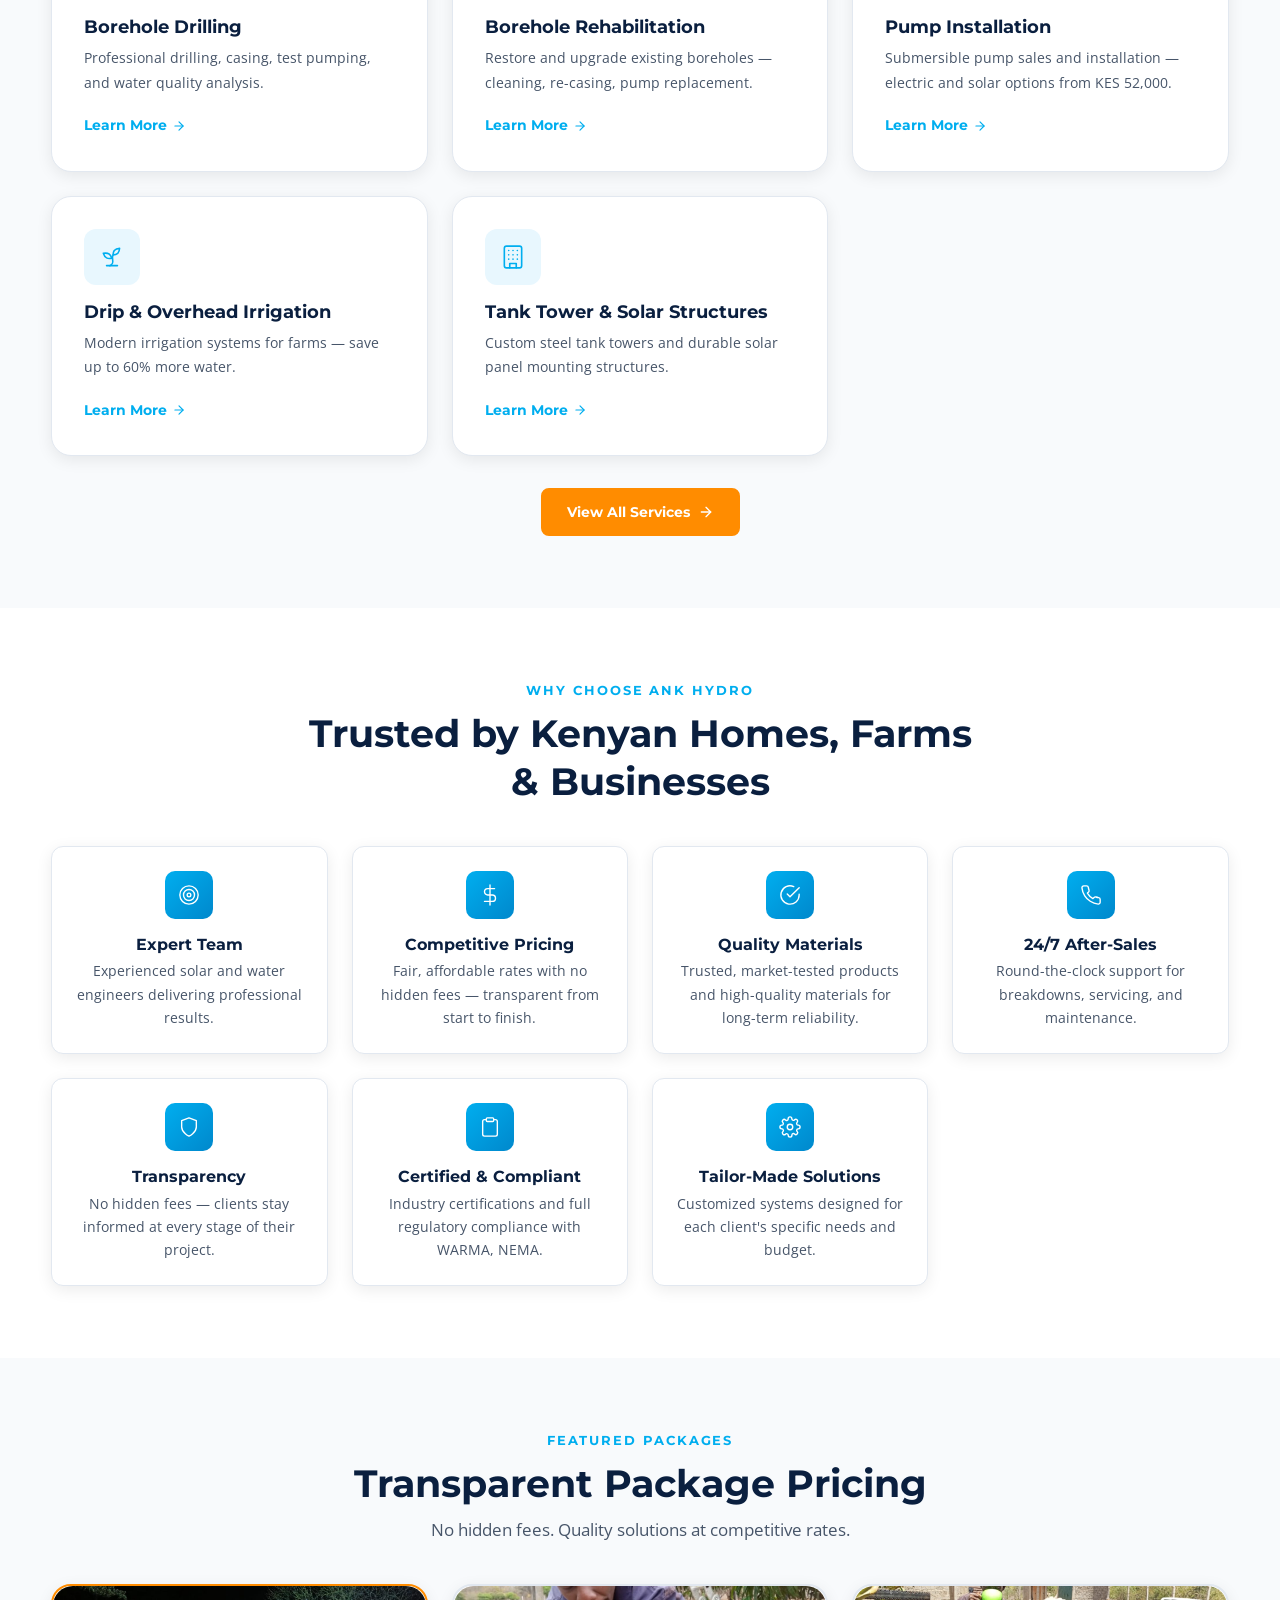
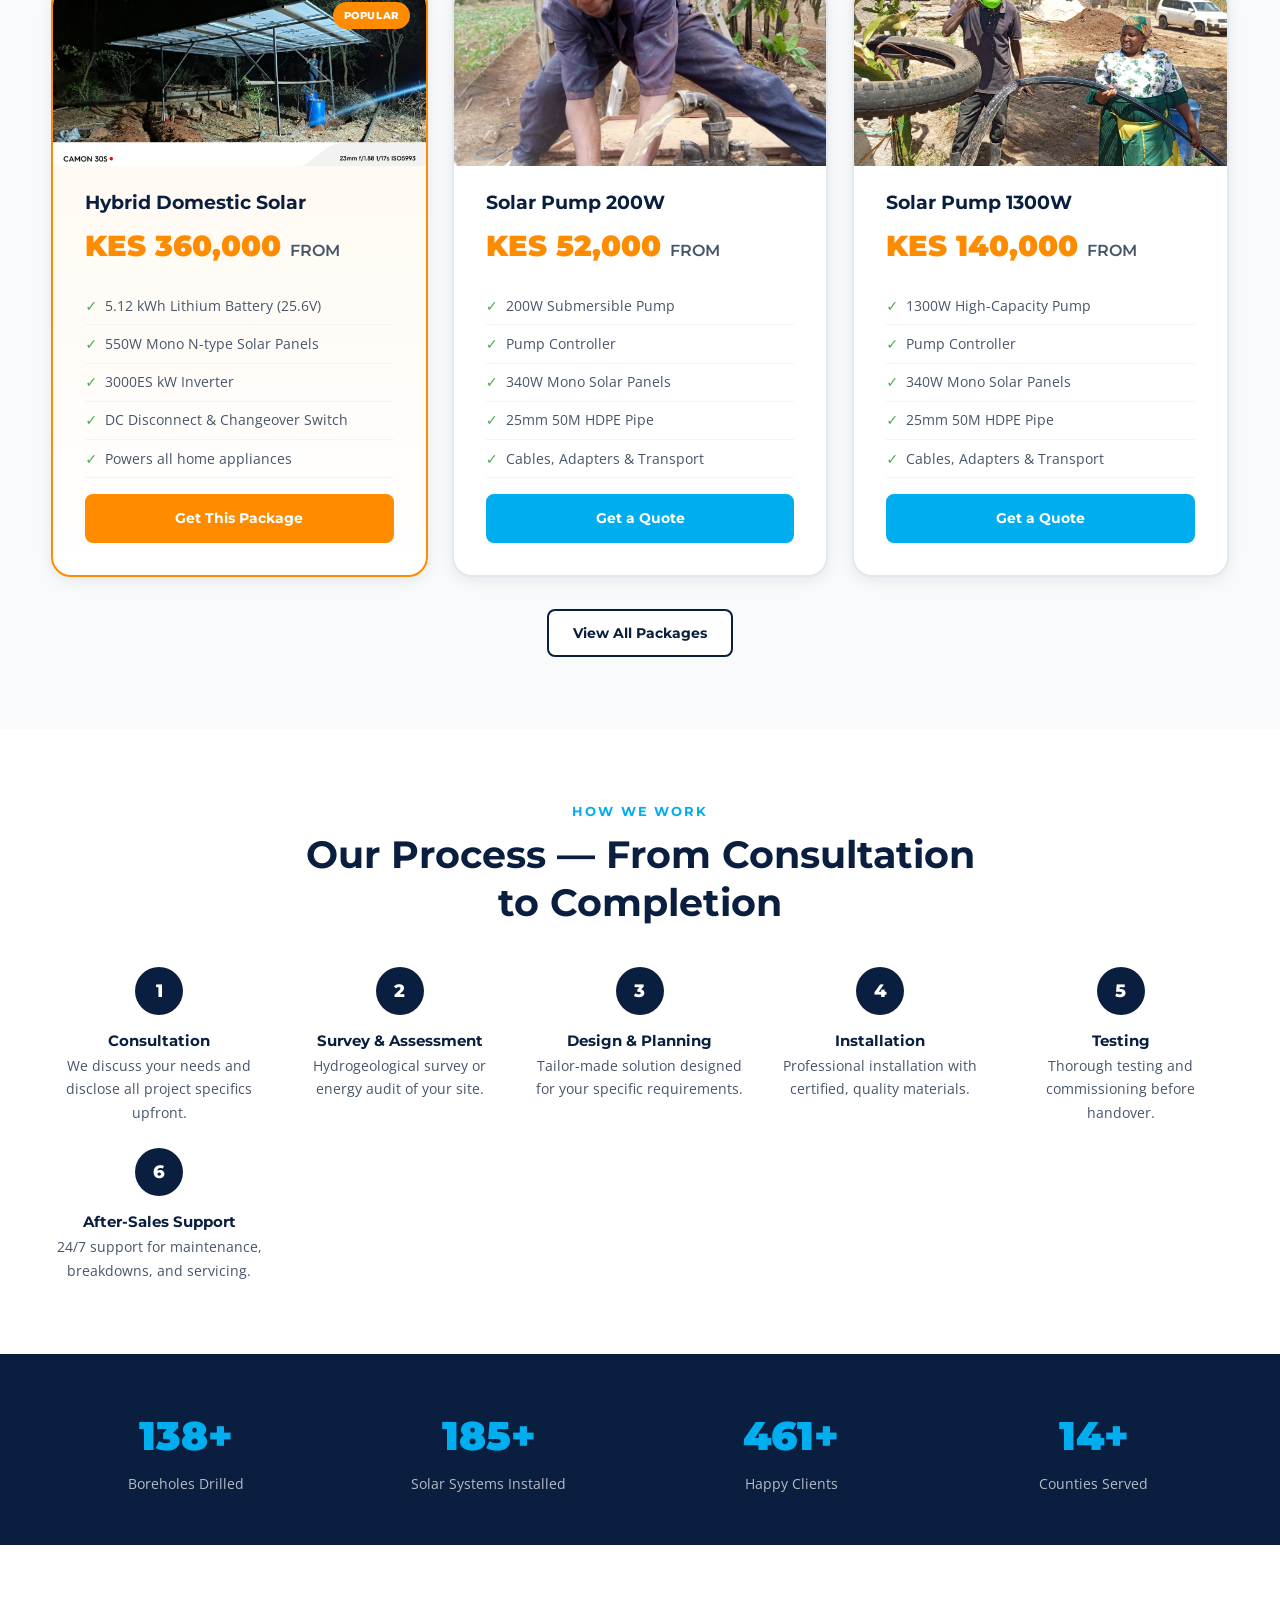
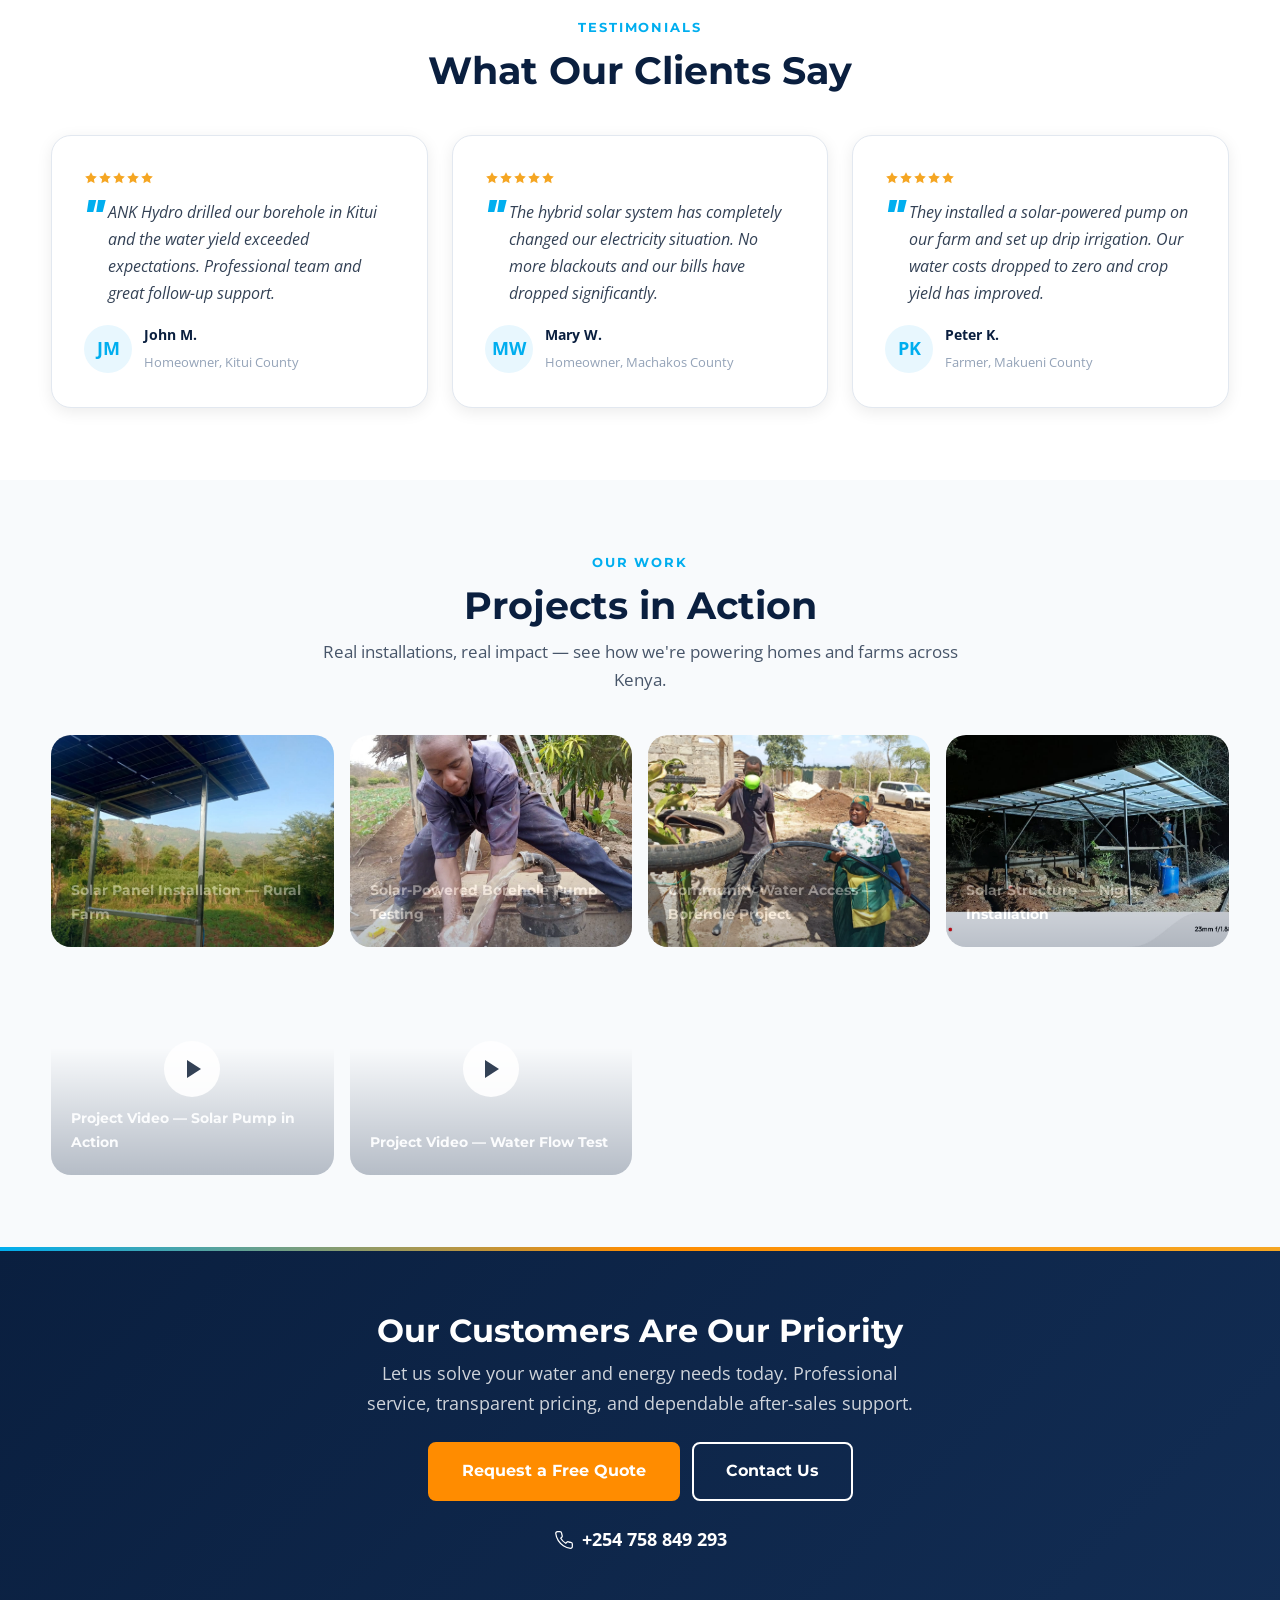
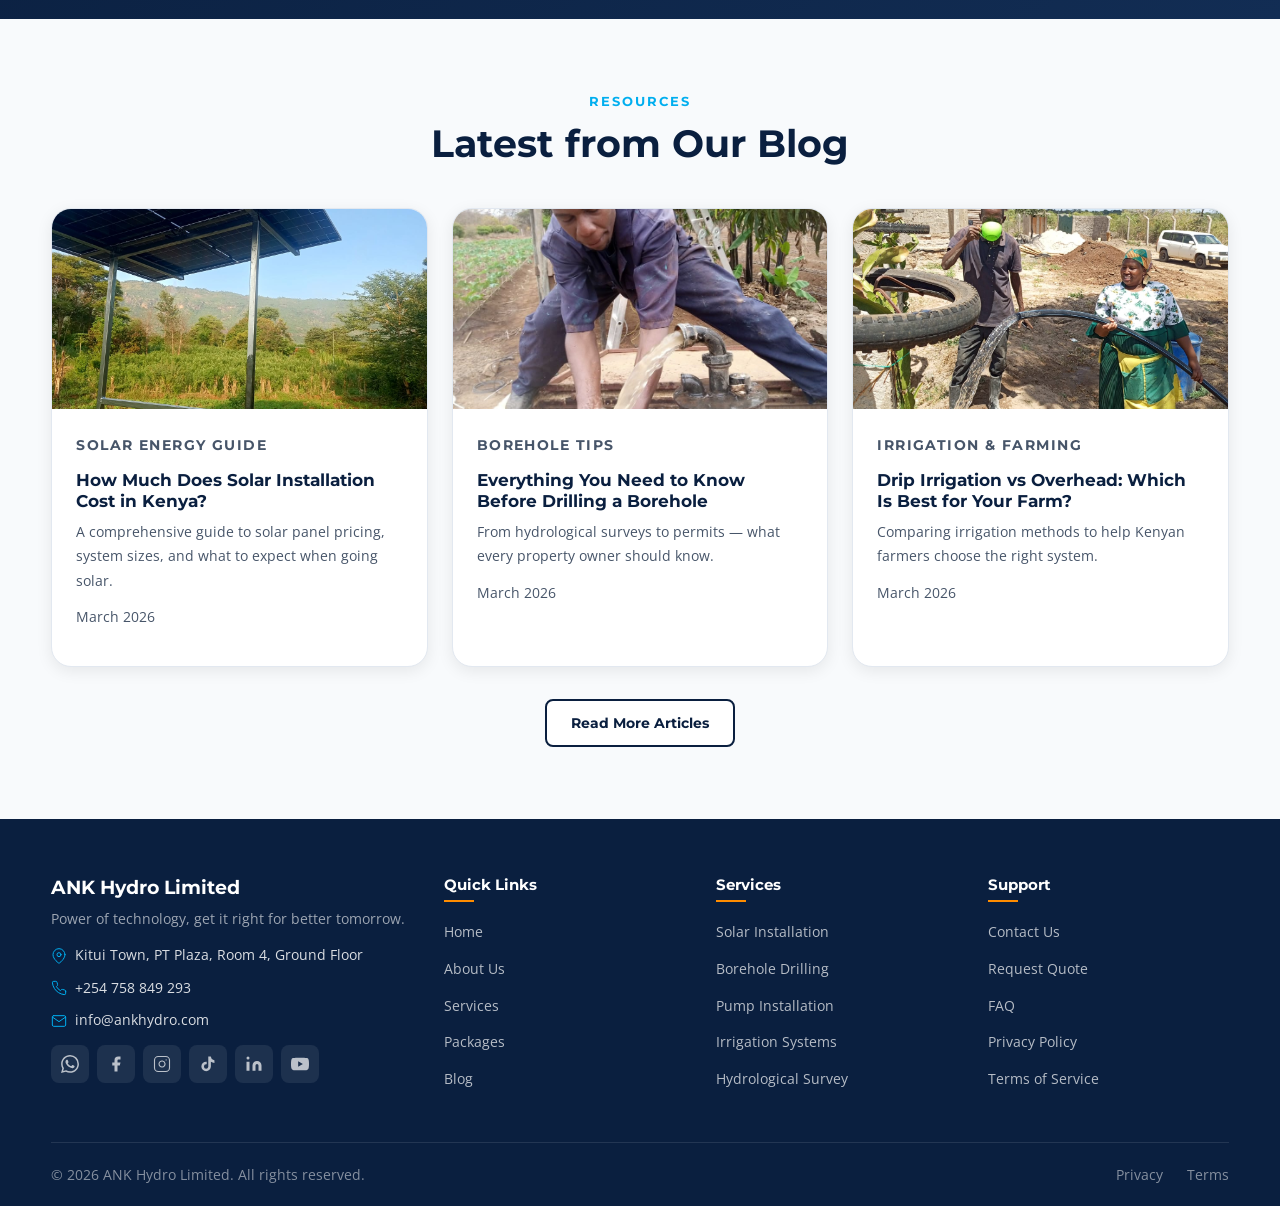
==== commit 98e5f24d: "Replace placeholder SVGs with real photos on homepage package cards SVG placeholders had pastel back" ====
--- a/index.html
+++ b/index.html
@@ -167,7 +167,7 @@
         </div>
         <div class="grid-3 stagger-children">
           <article class="package-card featured fade-up">
-            <div class="package-img"><img src="images/placeholder-hybrid-solar.svg" alt="Hybrid Domestic Solar Package" loading="lazy"></div>
+            <div class="package-img"><img src="images/solar-panel-night.jpg" alt="Hybrid Domestic Solar Package" loading="lazy"></div>
             <h3>Hybrid Domestic Solar</h3>
             <div class="package-price">KES 360,000 <small>FROM</small></div>
             <ul class="package-specs">
@@ -180,7 +180,7 @@
             <a class="btn btn-primary" href="quote.html?package=hybrid-solar" style="width:100%;justify-content:center;">Get This Package</a>
           </article>
           <article class="package-card fade-up">
-            <div class="package-img"><img src="images/placeholder-pump-200w.svg" alt="200W Solar Pump Package" loading="lazy"></div>
+            <div class="package-img"><img src="images/solar-pump-worker.jpg" alt="200W Solar Pump Package" loading="lazy"></div>
             <h3>Solar Pump 200W</h3>
             <div class="package-price">KES 52,000 <small>FROM</small></div>
             <ul class="package-specs">
@@ -193,7 +193,7 @@
             <a class="btn btn-cyan" href="quote.html?package=pump-200w" style="width:100%;justify-content:center;">Get a Quote</a>
           </article>
           <article class="package-card fade-up">
-            <div class="package-img"><img src="images/placeholder-pump-1300w.svg" alt="1300W Solar Pump Package" loading="lazy"></div>
+            <div class="package-img"><img src="images/community-water-access.jpg" alt="1300W Solar Pump Package" loading="lazy"></div>
             <h3>Solar Pump 1300W</h3>
             <div class="package-price">KES 140,000 <small>FROM</small></div>
             <ul class="package-specs">
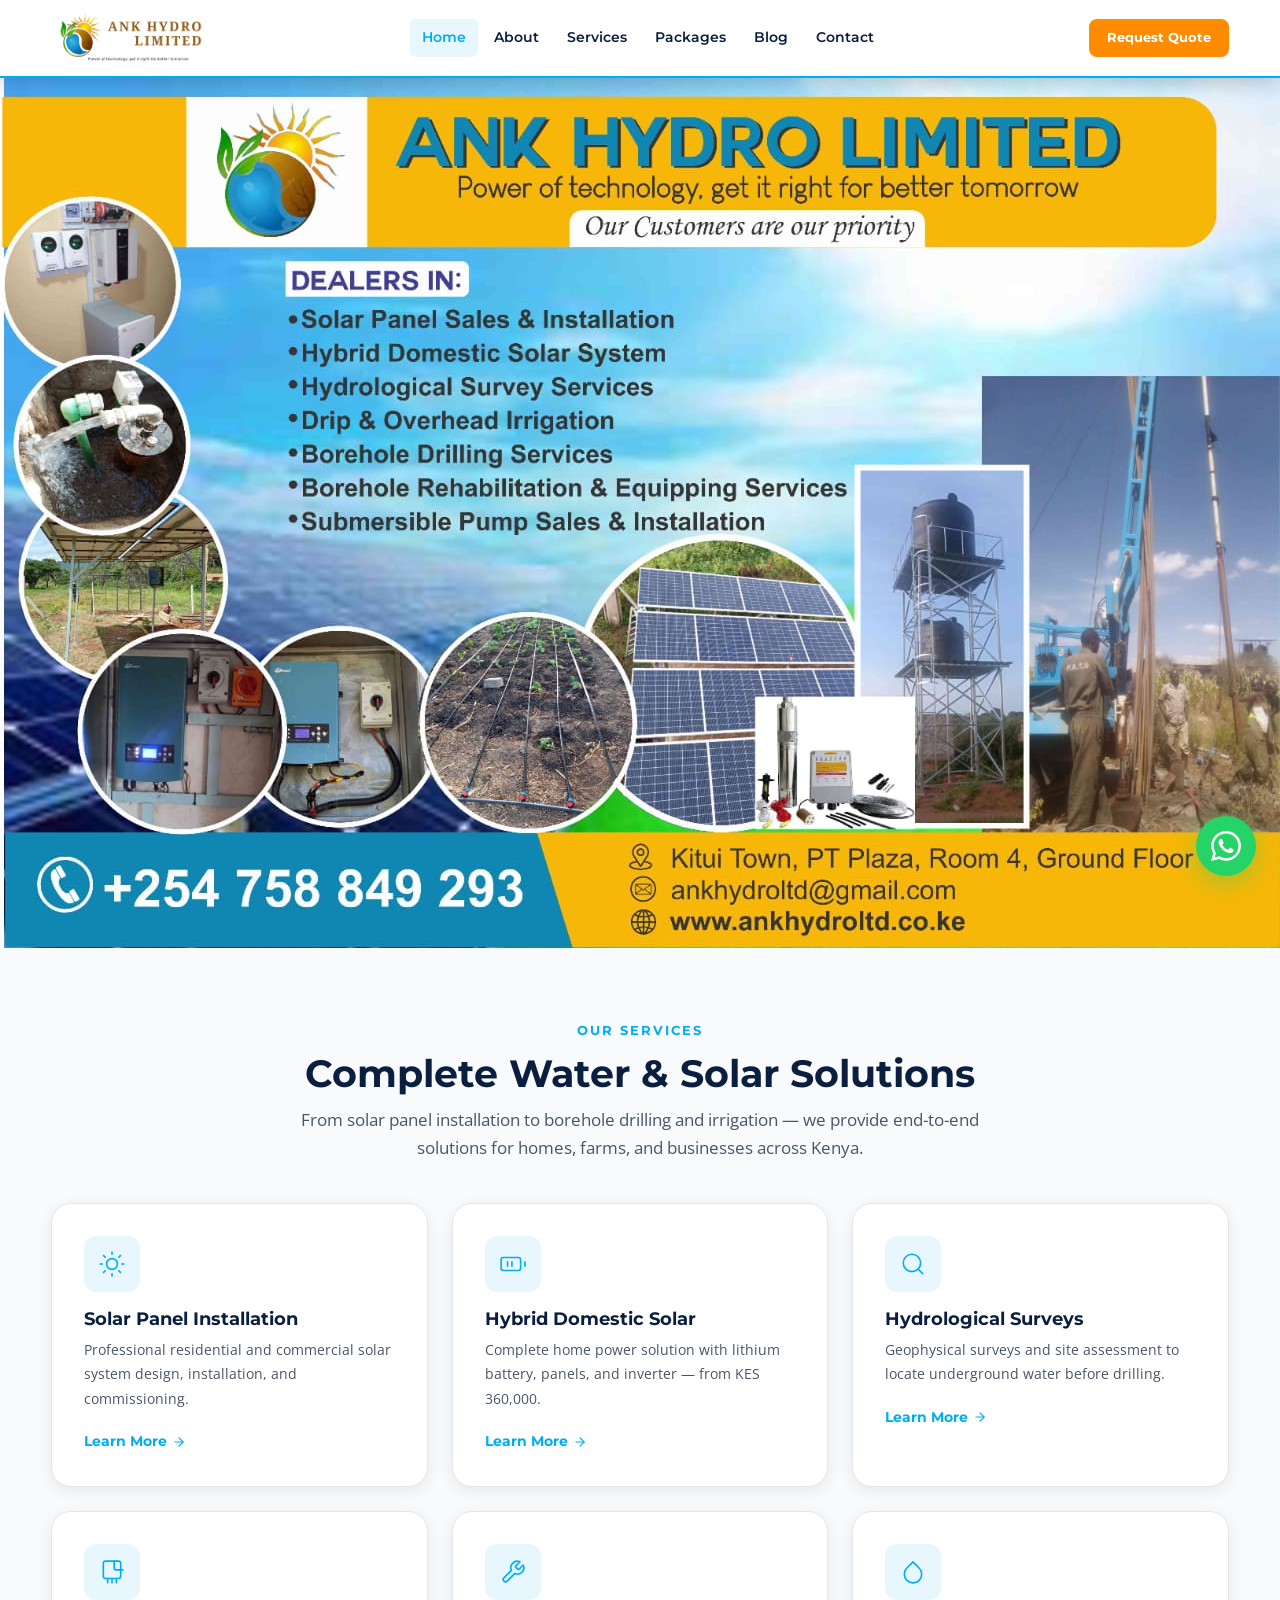
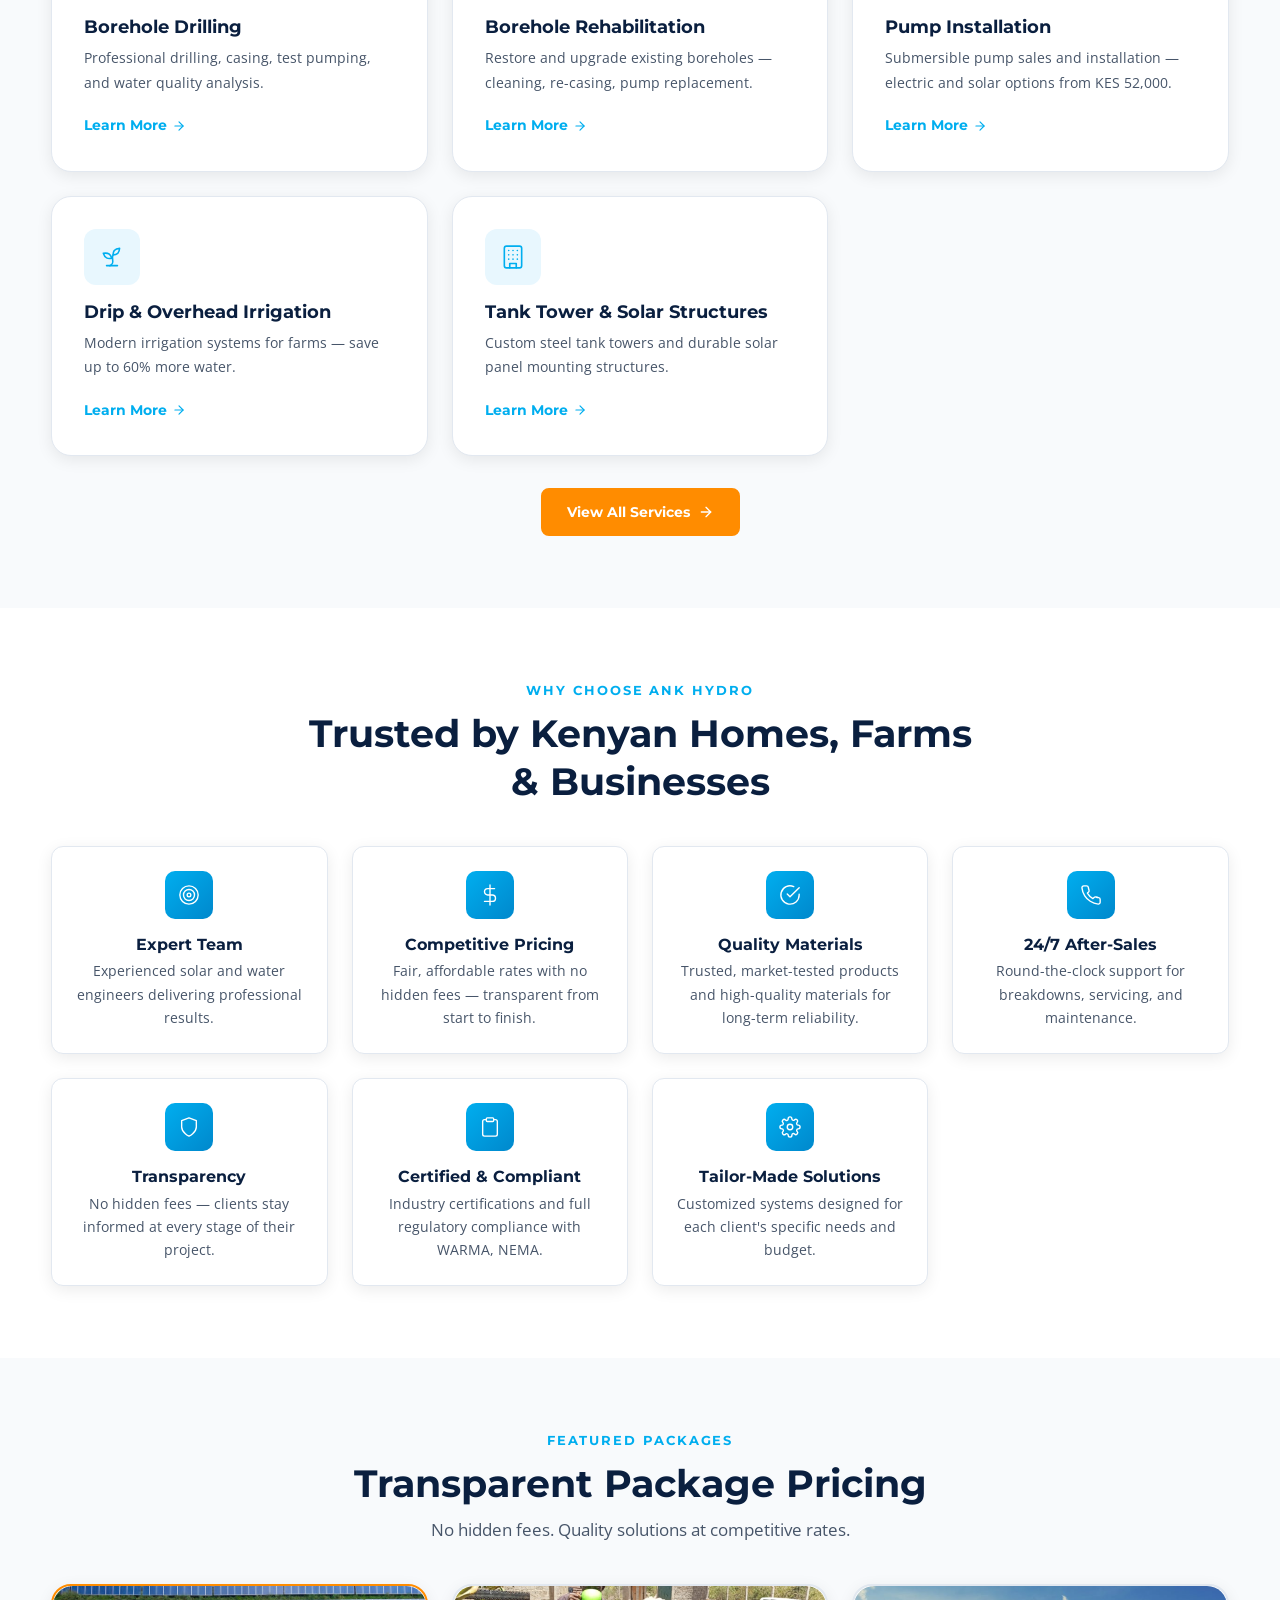
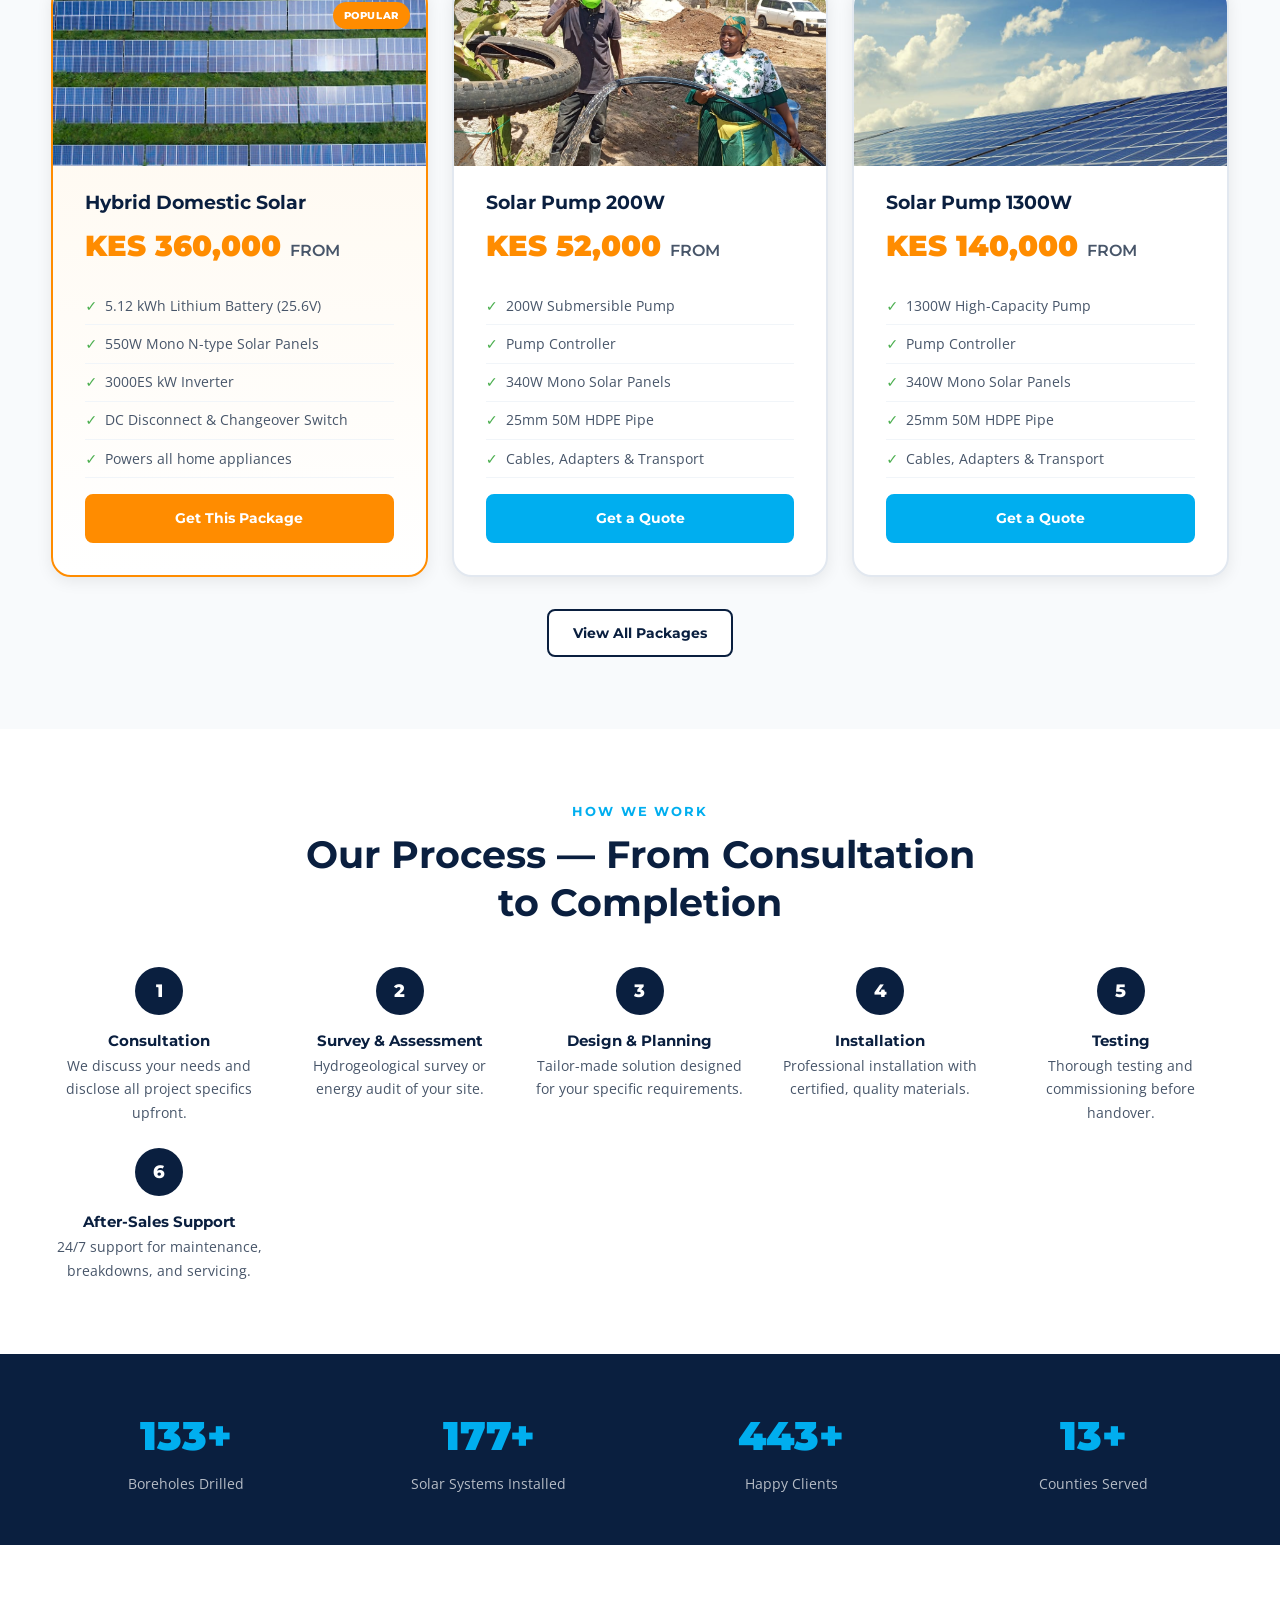
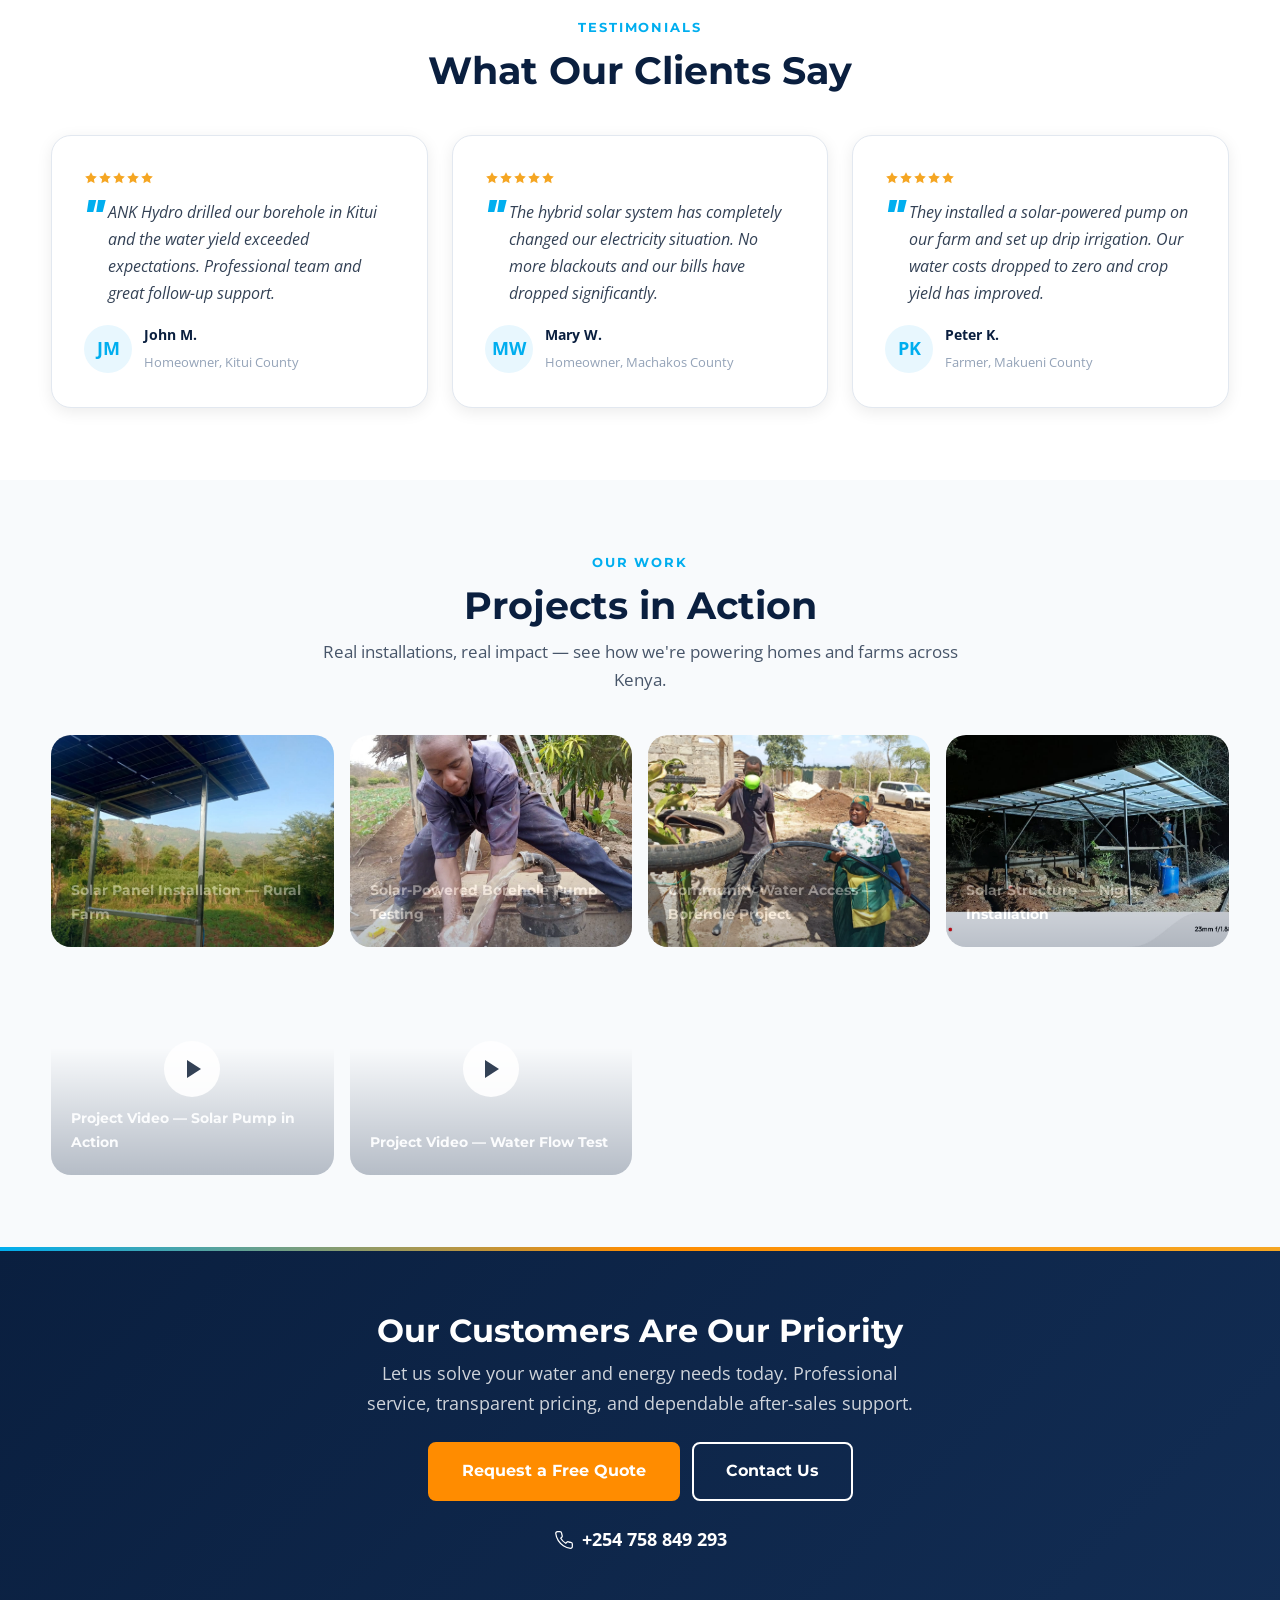
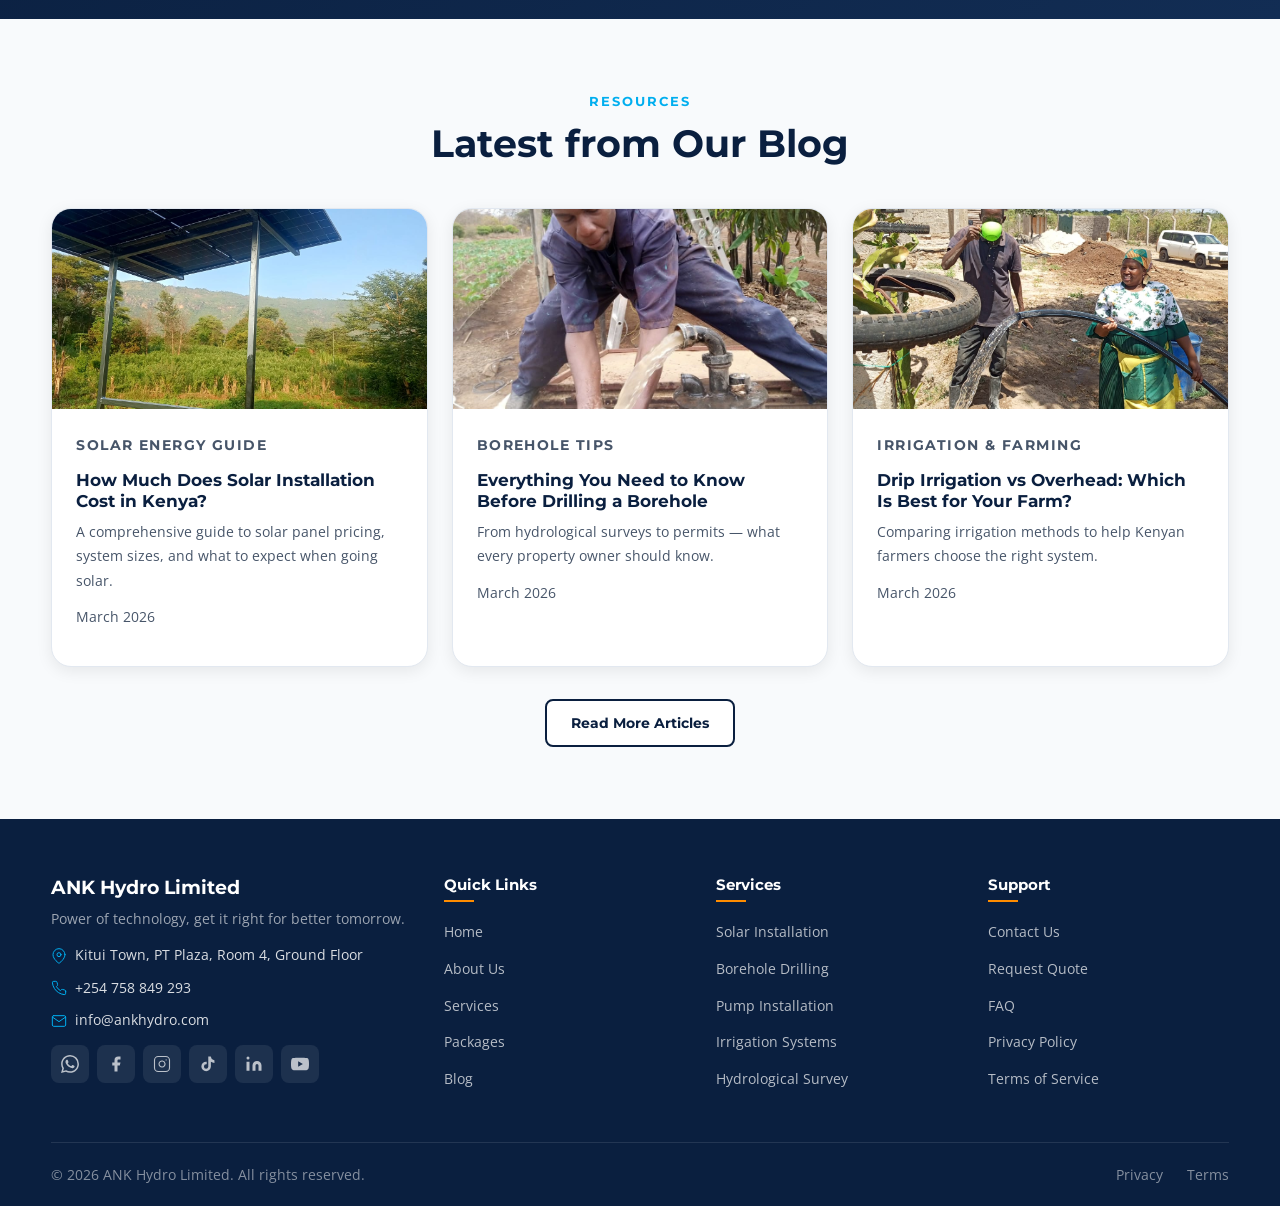
==== commit 87af978c: "Add real photos to all package cards across homepage and packages page Downloaded distinct photos fo" ====
--- a/index.html
+++ b/index.html
@@ -167,7 +167,7 @@
         </div>
         <div class="grid-3 stagger-children">
           <article class="package-card featured fade-up">
-            <div class="package-img"><img src="images/solar-panel-night.jpg" alt="Hybrid Domestic Solar Package" loading="lazy"></div>
+            <div class="package-img"><img src="images/pkg-hybrid-solar.jpg" alt="Hybrid Domestic Solar Package" loading="lazy"></div>
             <h3>Hybrid Domestic Solar</h3>
             <div class="package-price">KES 360,000 <small>FROM</small></div>
             <ul class="package-specs">
@@ -180,7 +180,7 @@
             <a class="btn btn-primary" href="quote.html?package=hybrid-solar" style="width:100%;justify-content:center;">Get This Package</a>
           </article>
           <article class="package-card fade-up">
-            <div class="package-img"><img src="images/solar-pump-worker.jpg" alt="200W Solar Pump Package" loading="lazy"></div>
+            <div class="package-img"><img src="images/pkg-pump-200w.jpg" alt="200W Solar Pump Package" loading="lazy"></div>
             <h3>Solar Pump 200W</h3>
             <div class="package-price">KES 52,000 <small>FROM</small></div>
             <ul class="package-specs">
@@ -193,7 +193,7 @@
             <a class="btn btn-cyan" href="quote.html?package=pump-200w" style="width:100%;justify-content:center;">Get a Quote</a>
           </article>
           <article class="package-card fade-up">
-            <div class="package-img"><img src="images/community-water-access.jpg" alt="1300W Solar Pump Package" loading="lazy"></div>
+            <div class="package-img"><img src="images/pkg-pump-1300w.jpg" alt="1300W Solar Pump Package" loading="lazy"></div>
             <h3>Solar Pump 1300W</h3>
             <div class="package-price">KES 140,000 <small>FROM</small></div>
             <ul class="package-specs">
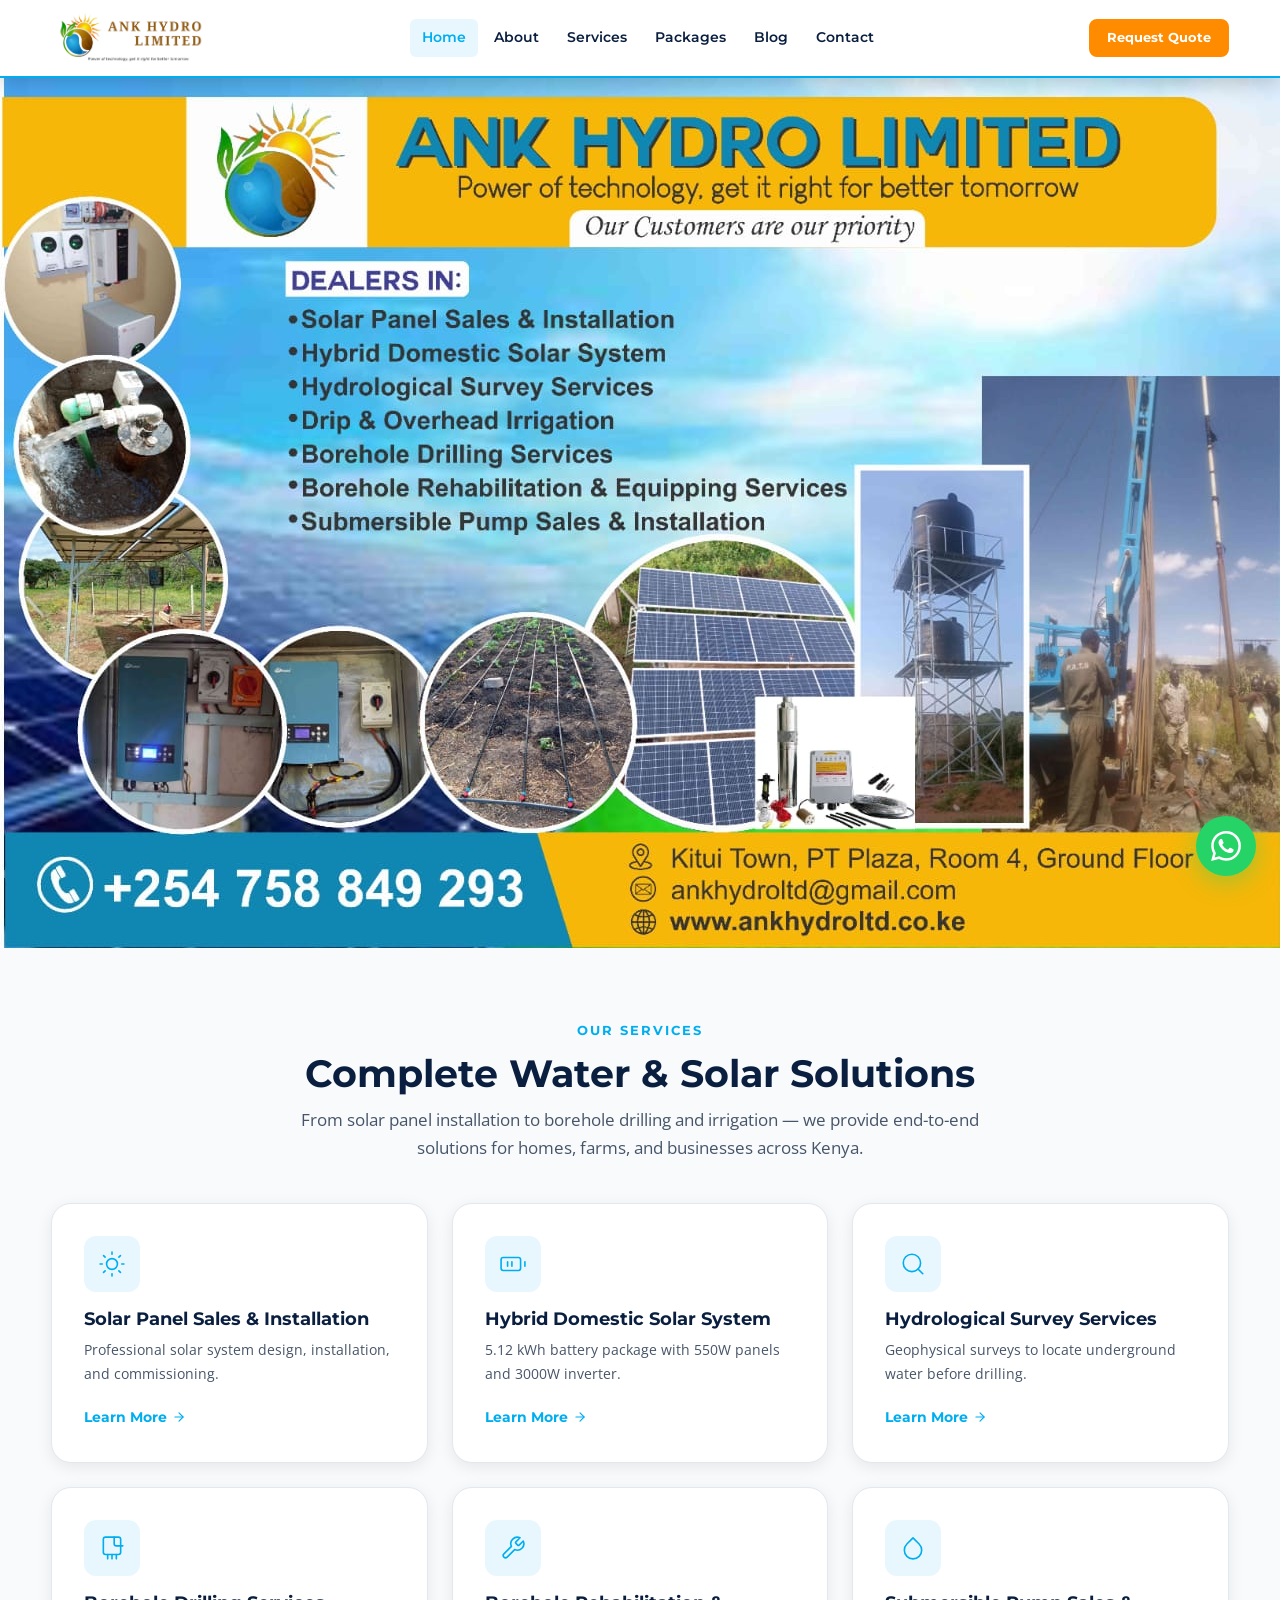
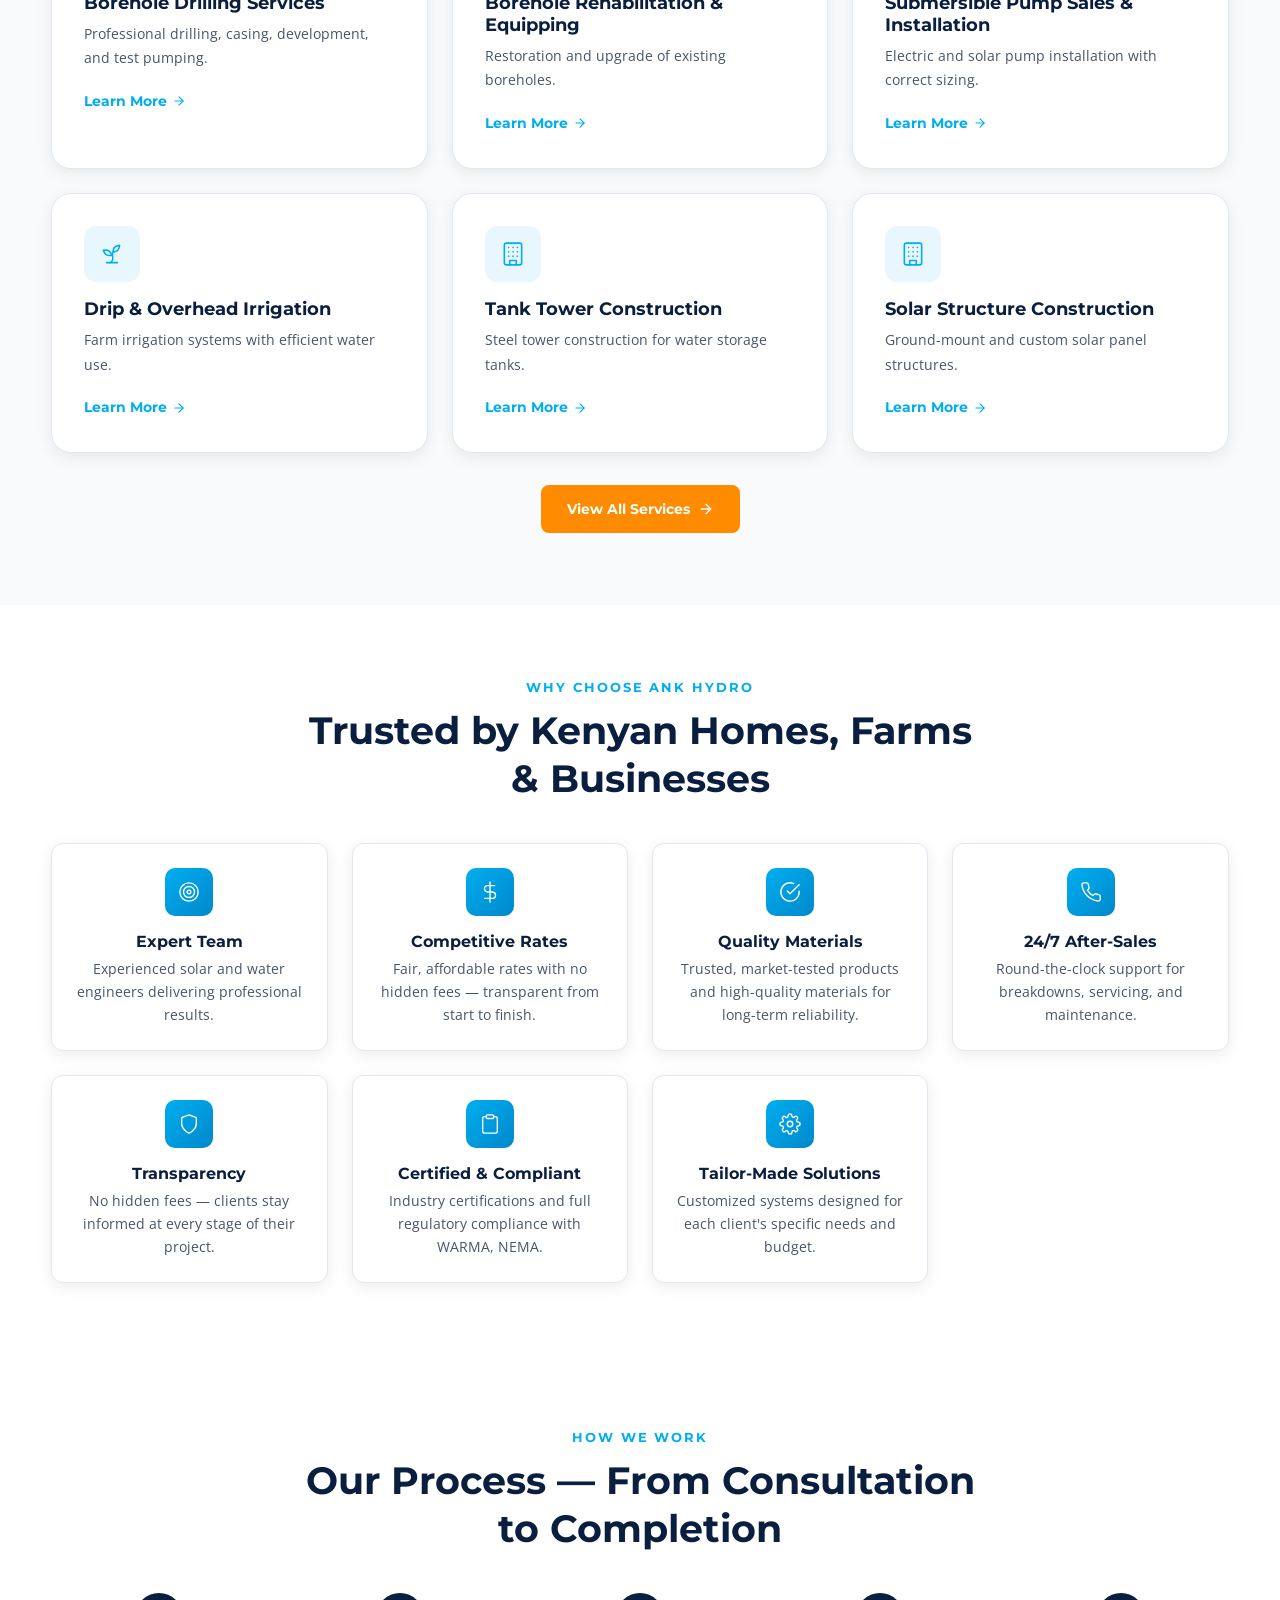
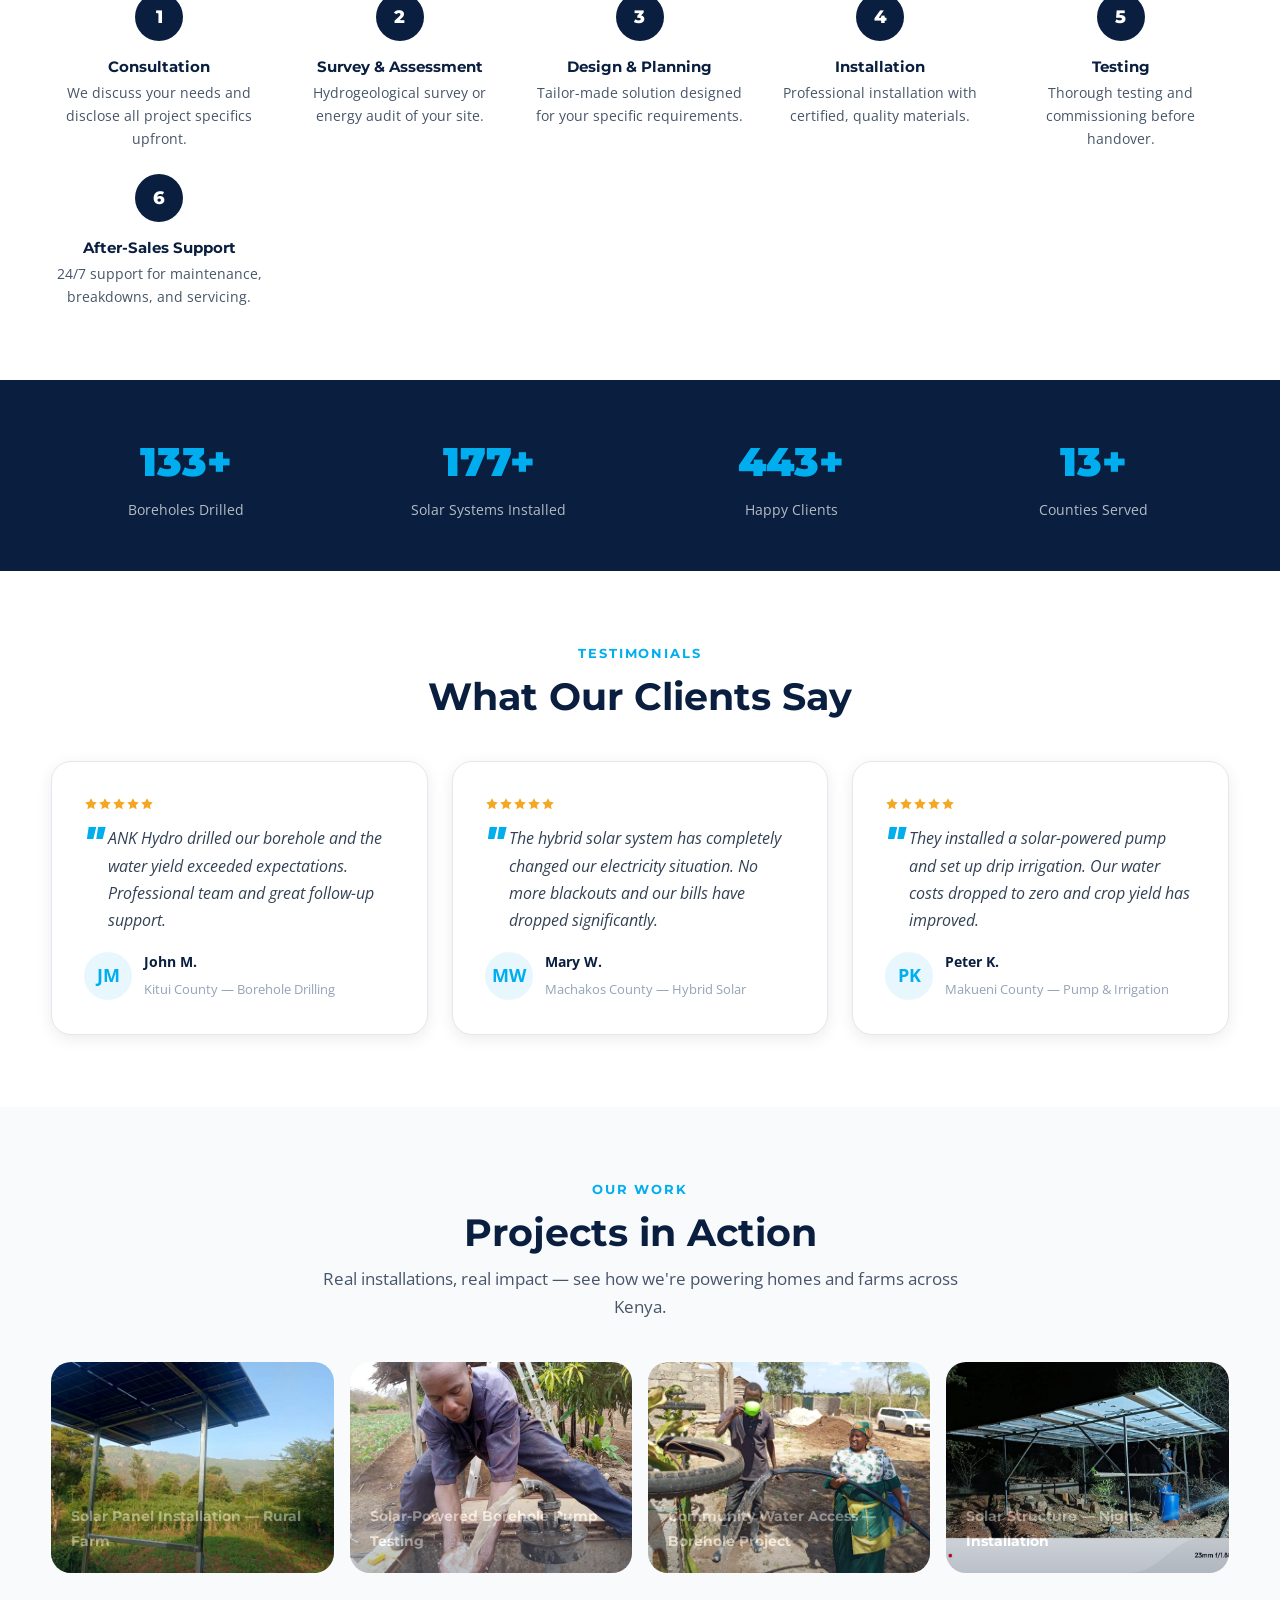
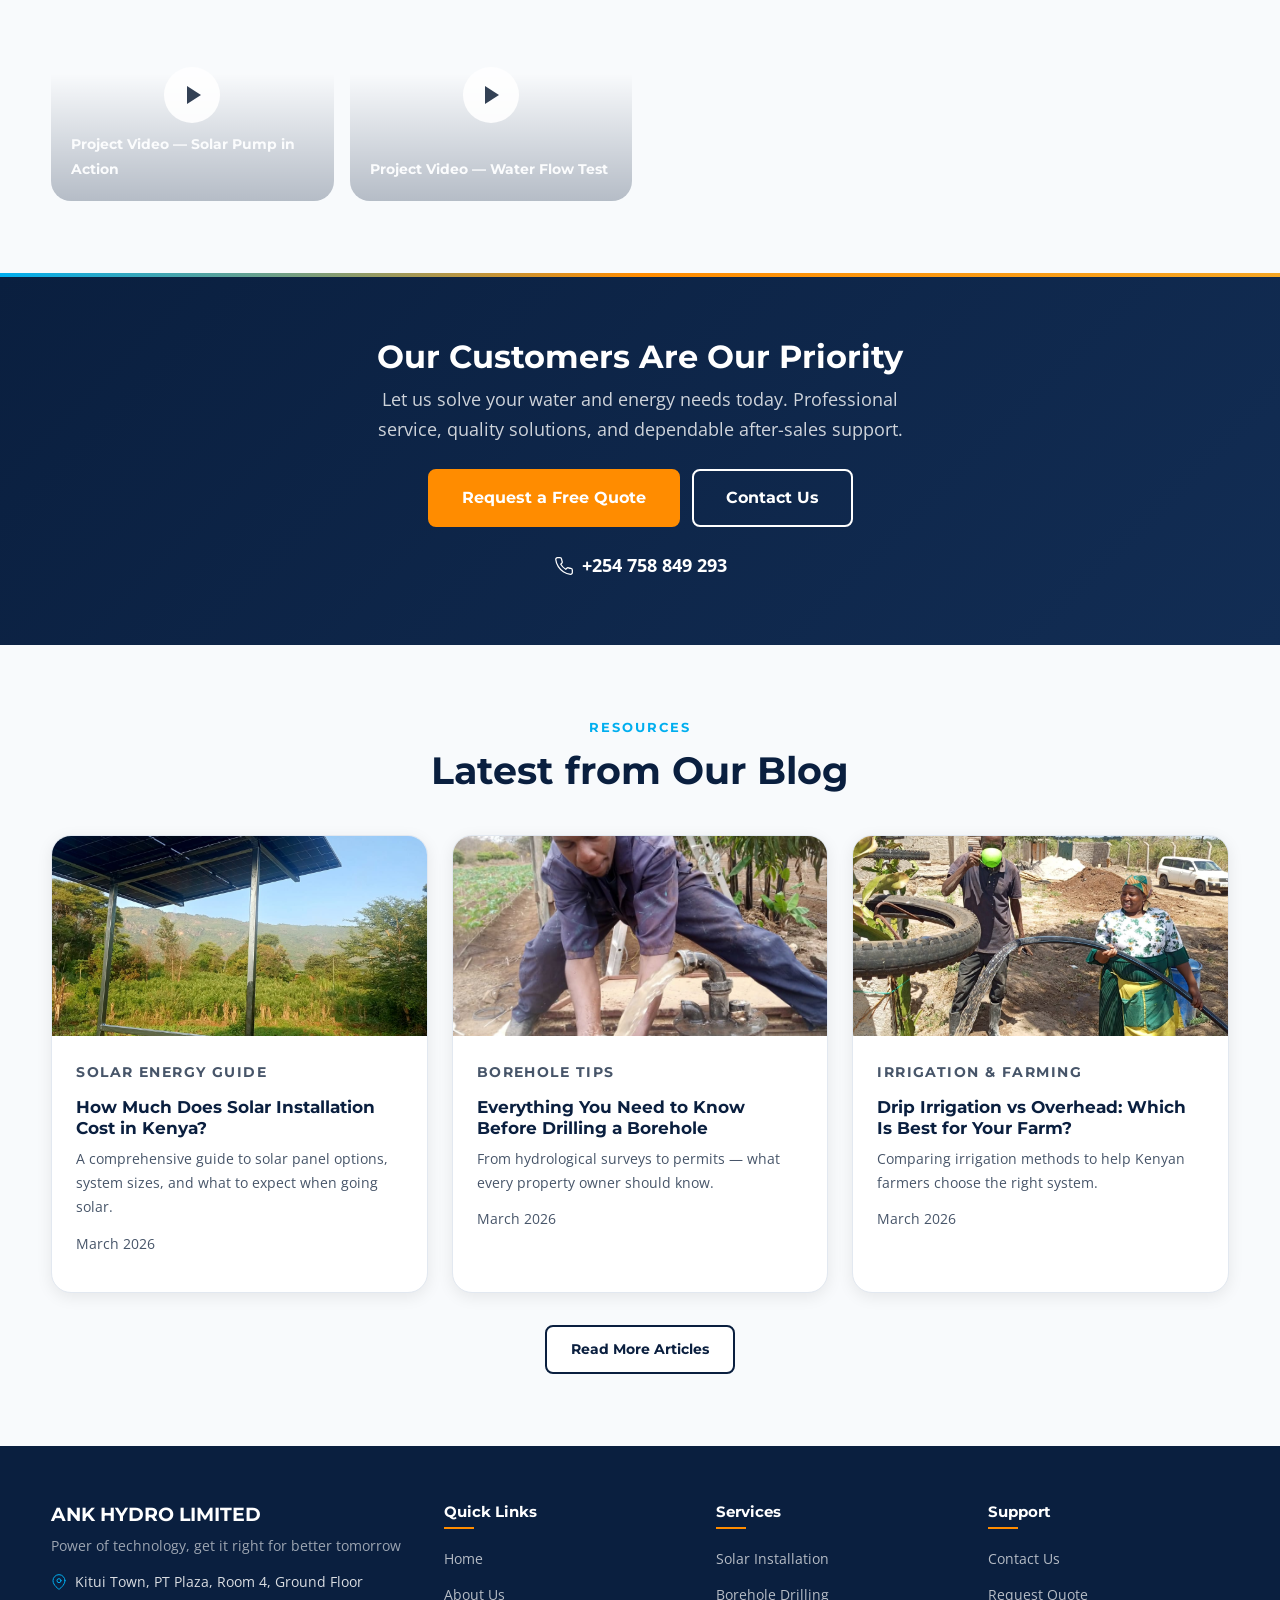
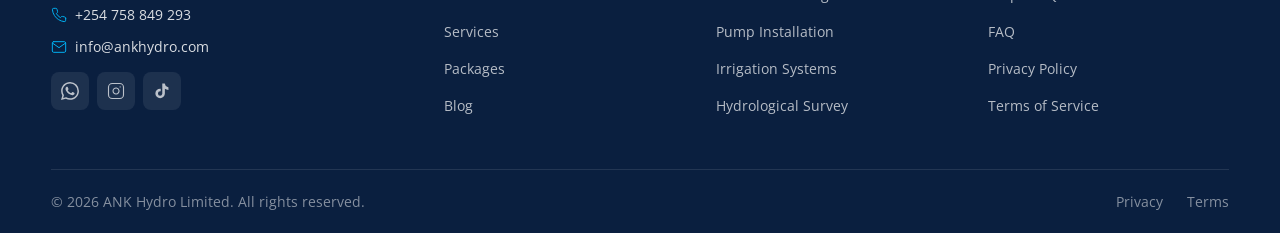
==== commit 4c39de4a: "Remove all pricing, add call/WhatsApp CTAs, improve UI - Remove KES prices from all pages, packages," ====
--- a/index.html
+++ b/index.html
@@ -4,7 +4,7 @@
   <meta charset="UTF-8" />
   <meta name="viewport" content="width=device-width, initial-scale=1.0" />
   <title>ANK Hydro Limited | Solar Energy & Water Solutions in Kenya</title>
-  <meta name="description" content="ANK Hydro Limited provides solar panel installation, borehole drilling, pump systems, and irrigation solutions across Kenya. Quality service, transparent pricing, 24/7 support." />
+  <meta name="description" content="ANK Hydro Limited provides solar panel installation, borehole drilling, pump systems, and irrigation solutions across Kenya. Quality service, 24/7 support." />
   <meta property="og:title" content="ANK Hydro Limited | Solar & Water Solutions Kenya" />
   <meta property="og:description" content="Professional solar energy, borehole drilling, pump installation, and irrigation services. Serving Kenyan homes, farms, and businesses." />
   <meta property="og:type" content="website" />
@@ -64,7 +64,7 @@
           <article class="service-card fade-up">
             <div class="service-icon"><svg width="26" height="26"><use href="#icon-battery"/></svg></div>
             <h3>Hybrid Domestic Solar</h3>
-            <p>Complete home power solution with lithium battery, panels, and inverter — from KES 360,000.</p>
+            <p>Complete home power solution with lithium battery, panels, and inverter. Call us for details.</p>
             <a class="card-link" href="services.html#hybrid-solar">Learn More <svg width="14" height="14"><use href="#icon-arrow-right"/></svg></a>
           </article>
           <article class="service-card fade-up">
@@ -88,7 +88,7 @@
           <article class="service-card fade-up">
             <div class="service-icon"><svg width="26" height="26"><use href="#icon-droplet"/></svg></div>
             <h3>Pump Installation</h3>
-            <p>Submersible pump sales and installation — electric and solar options from KES 52,000.</p>
+            <p>Submersible pump sales and installation — electric and solar options available.</p>
             <a class="card-link" href="services.html#pump-installation">Learn More <svg width="14" height="14"><use href="#icon-arrow-right"/></svg></a>
           </article>
           <article class="service-card fade-up">
@@ -125,7 +125,7 @@
           </div>
           <div class="value-card fade-up">
             <div class="value-icon"><svg width="22" height="22"><use href="#icon-dollar"/></svg></div>
-            <h3>Competitive Pricing</h3>
+            <h3>Competitive Rates</h3>
             <p>Fair, affordable rates with no hidden fees — transparent from start to finish.</p>
           </div>
           <div class="value-card fade-up">
@@ -157,60 +157,6 @@
       </div>
     </section>
 
-    <!-- Featured Packages -->
-    <section class="section bg-gray">
-      <div class="container">
-        <div class="section-header centered fade-up">
-          <p class="eyebrow">Featured Packages</p>
-          <h2>Transparent Package Pricing</h2>
-          <p>No hidden fees. Quality solutions at competitive rates.</p>
-        </div>
-        <div class="grid-3 stagger-children">
-          <article class="package-card featured fade-up">
-            <div class="package-img"><img src="images/pkg-hybrid-solar.jpg" alt="Hybrid Domestic Solar Package" loading="lazy"></div>
-            <h3>Hybrid Domestic Solar</h3>
-            <div class="package-price">KES 360,000 <small>FROM</small></div>
-            <ul class="package-specs">
-              <li>5.12 kWh Lithium Battery (25.6V)</li>
-              <li>550W Mono N-type Solar Panels</li>
-              <li>3000ES kW Inverter</li>
-              <li>DC Disconnect & Changeover Switch</li>
-              <li>Powers all home appliances</li>
-            </ul>
-            <a class="btn btn-primary" href="quote.html?package=hybrid-solar" style="width:100%;justify-content:center;">Get This Package</a>
-          </article>
-          <article class="package-card fade-up">
-            <div class="package-img"><img src="images/pkg-pump-200w.jpg" alt="200W Solar Pump Package" loading="lazy"></div>
-            <h3>Solar Pump 200W</h3>
-            <div class="package-price">KES 52,000 <small>FROM</small></div>
-            <ul class="package-specs">
-              <li>200W Submersible Pump</li>
-              <li>Pump Controller</li>
-              <li>340W Mono Solar Panels</li>
-              <li>25mm 50M HDPE Pipe</li>
-              <li>Cables, Adapters & Transport</li>
-            </ul>
-            <a class="btn btn-cyan" href="quote.html?package=pump-200w" style="width:100%;justify-content:center;">Get a Quote</a>
-          </article>
-          <article class="package-card fade-up">
-            <div class="package-img"><img src="images/pkg-pump-1300w.jpg" alt="1300W Solar Pump Package" loading="lazy"></div>
-            <h3>Solar Pump 1300W</h3>
-            <div class="package-price">KES 140,000 <small>FROM</small></div>
-            <ul class="package-specs">
-              <li>1300W High-Capacity Pump</li>
-              <li>Pump Controller</li>
-              <li>340W Mono Solar Panels</li>
-              <li>25mm 50M HDPE Pipe</li>
-              <li>Cables, Adapters & Transport</li>
-            </ul>
-            <a class="btn btn-cyan" href="quote.html?package=pump-1300w" style="width:100%;justify-content:center;">Get a Quote</a>
-          </article>
-        </div>
-        <div class="text-center mt-4 fade-up">
-          <a class="btn btn-secondary" href="packages.html">View All Packages</a>
-        </div>
-      </div>
-    </section>
 
     <!-- How We Work -->
     <section class="section">
@@ -321,7 +267,7 @@
     <section class="cta-banner">
       <div class="container">
         <h2>Our Customers Are Our Priority</h2>
-        <p>Let us solve your water and energy needs today. Professional service, transparent pricing, and dependable after-sales support.</p>
+        <p>Let us solve your water and energy needs today. Professional service, quality solutions, and dependable after-sales support.</p>
         <div class="cta-actions">
           <a class="btn btn-primary btn-lg" href="quote.html">Request a Free Quote</a>
           <a class="btn btn-outline btn-lg" href="contact.html">Contact Us</a>
@@ -346,7 +292,7 @@
             <div class="blog-body">
               <p class="blog-category">Solar Energy Guide</p>
               <h3>How Much Does Solar Installation Cost in Kenya?</h3>
-              <p>A comprehensive guide to solar panel pricing, system sizes, and what to expect when going solar.</p>
+              <p>A comprehensive guide to solar panel options, system sizes, and what to expect when going solar.</p>
               <p class="blog-meta">March 2026</p>
             </div>
           </article>
--- a/style.css
+++ b/style.css
@@ -1304,12 +1304,17 @@
 }
 
 /* ---------- Responsive ---------- */
+/* ============================================================
+   RESPONSIVE — TABLET (max-width: 1024px)
+   ============================================================ */
 @media (max-width: 1024px) {
-  .footer-grid {
-    grid-template-columns: 1fr 1fr;
-  }
-}
-
+  .footer-grid { grid-template-columns: 1fr 1fr; }
+  .grid-2 { gap: 1.25rem; }
+}
+
+/* ============================================================
+   RESPONSIVE — MOBILE NAV (max-width: 900px)
+   ============================================================ */
 @media (max-width: 900px) {
   .hero-inner { grid-template-columns: 1fr; text-align: center; }
   .hero-content > p { margin-left: auto; margin-right: auto; }
@@ -1365,24 +1370,127 @@
   .menu-toggle span { background: var(--navy); }
 
   .section { padding: 3rem 0; }
-}
-
+
+  /* Services page: stack side-by-side sections */
+  .grid-2[style*="align-items:center"] { gap: 2rem; }
+  .service-img { min-height: 220px; }
+}
+
+/* ============================================================
+   RESPONSIVE — SMALL SCREENS (max-width: 640px)
+   ============================================================ */
 @media (max-width: 640px) {
   body { font-size: 15px; }
-  .hero { padding: 3rem 0 2.5rem; }
-  .page-hero { padding: 3rem 0 2rem; }
-  .grid-4 { grid-template-columns: repeat(2, 1fr); }
-  .process-grid { grid-template-columns: repeat(2, 1fr); }
-  .footer-grid { grid-template-columns: 1fr; }
-  .footer-bottom { justify-content: center; text-align: center; }
+  .container { width: 94%; }
+
+  /* Hero & page headers */
+  .hero { padding: 2.5rem 0 2rem; }
+  .hero-banner-img { max-height: 220px; }
+  .page-hero { padding: 2.5rem 0 1.75rem; }
+  .page-hero h1 { font-size: 1.5rem; }
+  .page-hero p { font-size: .9rem; }
+
+  /* Section spacing */
+  .section { padding: 2.5rem 0; }
+  .section-header h2 { font-size: 1.3rem; }
+  .section-header p { font-size: .9rem; }
+
+  /* Grids → single or double column */
+  .grid-2 { grid-template-columns: 1fr; gap: 1.5rem; }
+  .grid-3 { grid-template-columns: 1fr; gap: 1.25rem; }
+  .grid-4 { grid-template-columns: repeat(2, 1fr); gap: 1rem; }
+  .process-grid { grid-template-columns: repeat(2, 1fr); gap: 1rem; }
+
+  /* Service cards */
+  .service-card { padding: 1.5rem; }
+  .service-card h3 { font-size: 1rem; }
+  .service-img { min-height: 200px; }
+
+  /* Package cards */
+  .package-card { padding: 1.5rem; }
+  .package-card h3 { font-size: 1.05rem; }
+  .package-price { font-size: 1.4rem; }
+  .package-img { margin: -1.5rem -1.5rem 1rem; height: 160px; }
+  .package-specs { font-size: .85rem; }
+  .package-card.featured::before { top: .75rem; right: .75rem; font-size: .6rem; padding: .2rem .5rem; }
+
+  /* Testimonials */
+  .testimonial-card { padding: 1.5rem; }
+
+  /* Blog cards */
+  .blog-card { border-radius: var(--radius); }
+  .blog-thumb { height: 160px; }
+
+  /* Stats bar */
+  .stats-grid { grid-template-columns: repeat(2, 1fr); gap: .75rem; }
+  .stat-number { font-size: 1.8rem; }
+
+  /* Gallery */
+  .gallery-grid { grid-template-columns: repeat(2, 1fr); gap: .75rem; }
+  .gallery-item { aspect-ratio: 1/1; }
+
+  /* CTA Banner */
+  .cta-banner { padding: 2.5rem 0; }
+  .cta-banner p { font-size: .95rem; }
+  .cta-phone { font-size: .95rem; }
+  .cta-banner .cta-actions { flex-direction: column; align-items: center; }
+  .cta-banner .cta-actions .btn { width: 100%; max-width: 300px; justify-content: center; }
+
+  /* Footer */
+  .footer-grid { grid-template-columns: 1fr; gap: 1.5rem; }
+  .footer-bottom { justify-content: center; text-align: center; flex-direction: column; gap: .5rem; }
   .footer-bottom-links { justify-content: center; }
-  .stats-grid { grid-template-columns: repeat(2, 1fr); }
+  .footer-social { justify-content: center; }
+  .footer-brand h3 { font-size: 1.1rem; }
+
+  /* Form elements */
   .form-grid { grid-template-columns: 1fr; }
-}
-
+  .contact-grid { grid-template-columns: 1fr; }
+
+  /* Buttons */
+  .btn-lg { padding: .75rem 1.5rem; font-size: .9rem; }
+  .btn { font-size: .85rem; }
+
+  /* FAQ */
+  .faq-question { font-size: .9rem; padding: 1rem; }
+  .faq-answer-inner { font-size: .88rem; }
+
+  /* Team cards */
+  .team-card { padding: 1.5rem; }
+  .team-avatar { font-size: 2rem; }
+
+  /* Blog post page */
+  .blog-post-header h1 { font-size: 1.5rem; }
+  .blog-post-content { font-size: .95rem; }
+  .blog-post-cta { padding: 1.75rem; }
+
+  /* WhatsApp float */
+  .whatsapp-float { width: 50px; height: 50px; bottom: 1rem; right: 1rem; }
+  .whatsapp-tooltip { bottom: 1rem; right: 4.5rem; font-size: .75rem; }
+  .back-to-top { bottom: 1rem; right: 1rem; width: 36px; height: 36px; }
+}
+
+/* ============================================================
+   RESPONSIVE — VERY SMALL SCREENS (max-width: 420px)
+   ============================================================ */
 @media (max-width: 420px) {
+  .container { width: 96%; }
   .grid-4 { grid-template-columns: 1fr; }
   .hero-stats { grid-template-columns: 1fr 1fr; gap: .5rem; }
+  .gallery-grid { grid-template-columns: 1fr; }
+  .stat-number { font-size: 1.5rem; }
+  .stats-grid { grid-template-columns: 1fr 1fr; }
+
+  /* Stack CTA buttons full width */
+  .hero-actions { flex-direction: column; align-items: stretch; }
+  .hero-actions .btn { width: 100%; justify-content: center; }
+
+  /* Smaller padding */
+  .service-card, .package-card, .testimonial-card, .card { padding: 1.25rem; }
+  .package-img { margin: -1.25rem -1.25rem .75rem; height: 140px; }
+
+  .page-hero h1 { font-size: 1.3rem; }
+  .brand-logo { height: 32px; }
 }
 
 /* ---------- Blog Post Page ---------- */
@@ -1681,3 +1789,218 @@
 .lightbox-close:hover {
   background: var(--orange);
 }
+
+/* ============================================================
+   UI ENHANCEMENTS
+   ============================================================ */
+
+/* Enhanced page hero — second decorative element */
+.page-hero::after {
+  content: '';
+  position: absolute;
+  bottom: -30%;
+  left: -10%;
+  width: 400px;
+  height: 400px;
+  background: radial-gradient(circle, rgba(255,140,0,.06) 0%, transparent 70%);
+  border-radius: 50%;
+}
+
+/* ---------- Contact Action Bar ---------- */
+.contact-action-bar {
+  background: linear-gradient(135deg, var(--cyan), #0077B6);
+  border-radius: var(--radius-lg);
+  padding: 2.5rem;
+  text-align: center;
+  color: var(--white);
+  position: relative;
+  overflow: hidden;
+}
+.contact-action-bar::before {
+  content: '';
+  position: absolute;
+  top: -50%;
+  right: -15%;
+  width: 300px;
+  height: 300px;
+  background: radial-gradient(circle, rgba(255,255,255,.1) 0%, transparent 70%);
+  border-radius: 50%;
+}
+.contact-action-bar h3 {
+  color: var(--white);
+  font-size: 1.5rem;
+  margin-bottom: .5rem;
+  position: relative;
+}
+.contact-action-bar p {
+  color: rgba(255,255,255,.9);
+  margin-bottom: 1.5rem;
+  font-size: 1.05rem;
+  position: relative;
+}
+.contact-action-bar .cta-actions {
+  display: flex;
+  justify-content: center;
+  gap: .75rem;
+  flex-wrap: wrap;
+  position: relative;
+}
+
+/* ---------- Solution Cards (no pricing) ---------- */
+.solution-label {
+  font-family: 'Montserrat', sans-serif;
+  font-size: .8rem;
+  font-weight: 700;
+  color: var(--cyan);
+  margin: .75rem 0;
+  display: inline-flex;
+  align-items: center;
+  gap: .4rem;
+  background: var(--cyan-light);
+  padding: .45rem .9rem;
+  border-radius: 20px;
+  letter-spacing: .02em;
+}
+.solution-label svg {
+  flex-shrink: 0;
+  width: 14px;
+  height: 14px;
+}
+
+/* Package card description text */
+.package-card .package-desc {
+  font-size: .85rem;
+  color: var(--gray-600);
+  margin-bottom: 1rem;
+  line-height: 1.5;
+}
+
+/* Package card dual buttons */
+.package-card .card-actions {
+  display: flex;
+  gap: .5rem;
+  margin-top: auto;
+}
+.package-card .card-actions .btn {
+  flex: 1;
+  justify-content: center;
+  font-size: .8rem;
+  padding: .65rem .75rem;
+}
+
+/* ---------- Phone / WhatsApp CTA buttons ---------- */
+.btn-phone {
+  background: var(--green);
+  color: var(--white);
+  border-color: var(--green);
+  font-size: 1rem;
+}
+.btn-phone:hover {
+  background: #45a049;
+  border-color: #45a049;
+  color: var(--white);
+  transform: translateY(-2px);
+  box-shadow: 0 8px 25px rgba(76,175,80,.35);
+}
+.btn-whatsapp {
+  background: #25D366;
+  color: var(--white);
+  border-color: #25D366;
+}
+.btn-whatsapp:hover {
+  background: #20BD5A;
+  border-color: #20BD5A;
+  color: var(--white);
+  transform: translateY(-2px);
+  box-shadow: 0 8px 25px rgba(37,211,102,.35);
+}
+
+/* ---------- Blog card image hover zoom ---------- */
+.blog-card .blog-thumb {
+  overflow: hidden;
+}
+.blog-card .blog-thumb img {
+  transition: transform .4s ease;
+}
+.blog-card:hover .blog-thumb img {
+  transform: scale(1.05);
+}
+
+/* ---------- FAQ active state enhancement ---------- */
+.faq-item.active {
+  border-color: var(--cyan);
+  border-left: 3px solid var(--cyan);
+  background: var(--gray-50);
+}
+
+/* ---------- Form input hover ---------- */
+.form-group input:hover,
+.form-group textarea:hover,
+.form-group select:hover {
+  border-color: var(--gray-300);
+}
+
+/* ---------- Contact info card ---------- */
+.contact-info-card {
+  background: var(--white);
+  border-radius: var(--radius);
+  padding: 1.25rem 1.5rem;
+  display: flex;
+  align-items: center;
+  gap: 1rem;
+  box-shadow: var(--shadow-sm);
+  border: 1px solid var(--gray-200);
+  transition: var(--transition);
+  margin-bottom: .75rem;
+}
+.contact-info-card:hover {
+  border-color: var(--cyan);
+  box-shadow: var(--shadow);
+  transform: translateX(4px);
+}
+.contact-info-card .info-icon {
+  width: 50px;
+  height: 50px;
+  background: linear-gradient(135deg, var(--cyan), #0077B6);
+  border-radius: 12px;
+  display: grid;
+  place-items: center;
+  flex-shrink: 0;
+  color: var(--white);
+  font-size: 1.2rem;
+}
+.contact-info-card strong {
+  color: var(--navy);
+  display: block;
+  font-size: .95rem;
+}
+.contact-info-card span,
+.contact-info-card a {
+  color: var(--gray-600);
+  font-size: .9rem;
+}
+.contact-info-card a:hover {
+  color: var(--cyan);
+}
+
+/* ---------- Section divider accent ---------- */
+.section-divider {
+  height: 3px;
+  background: linear-gradient(90deg, var(--cyan), var(--orange), var(--gold));
+  border: none;
+  border-radius: 2px;
+  max-width: 80px;
+  margin: 0 auto 2rem;
+}
+
+/* ---------- Enhanced responsive for new components ---------- */
+@media (max-width: 640px) {
+  .contact-action-bar { padding: 1.75rem; }
+  .contact-action-bar h3 { font-size: 1.2rem; }
+  .contact-action-bar .cta-actions { flex-direction: column; align-items: center; }
+  .contact-action-bar .cta-actions .btn { width: 100%; max-width: 300px; justify-content: center; }
+  .contact-info-card { padding: 1rem; }
+  .contact-info-card .info-icon { width: 42px; height: 42px; }
+  .package-card .card-actions { flex-direction: column; }
+  .package-card .card-actions .btn { width: 100%; }
+}
